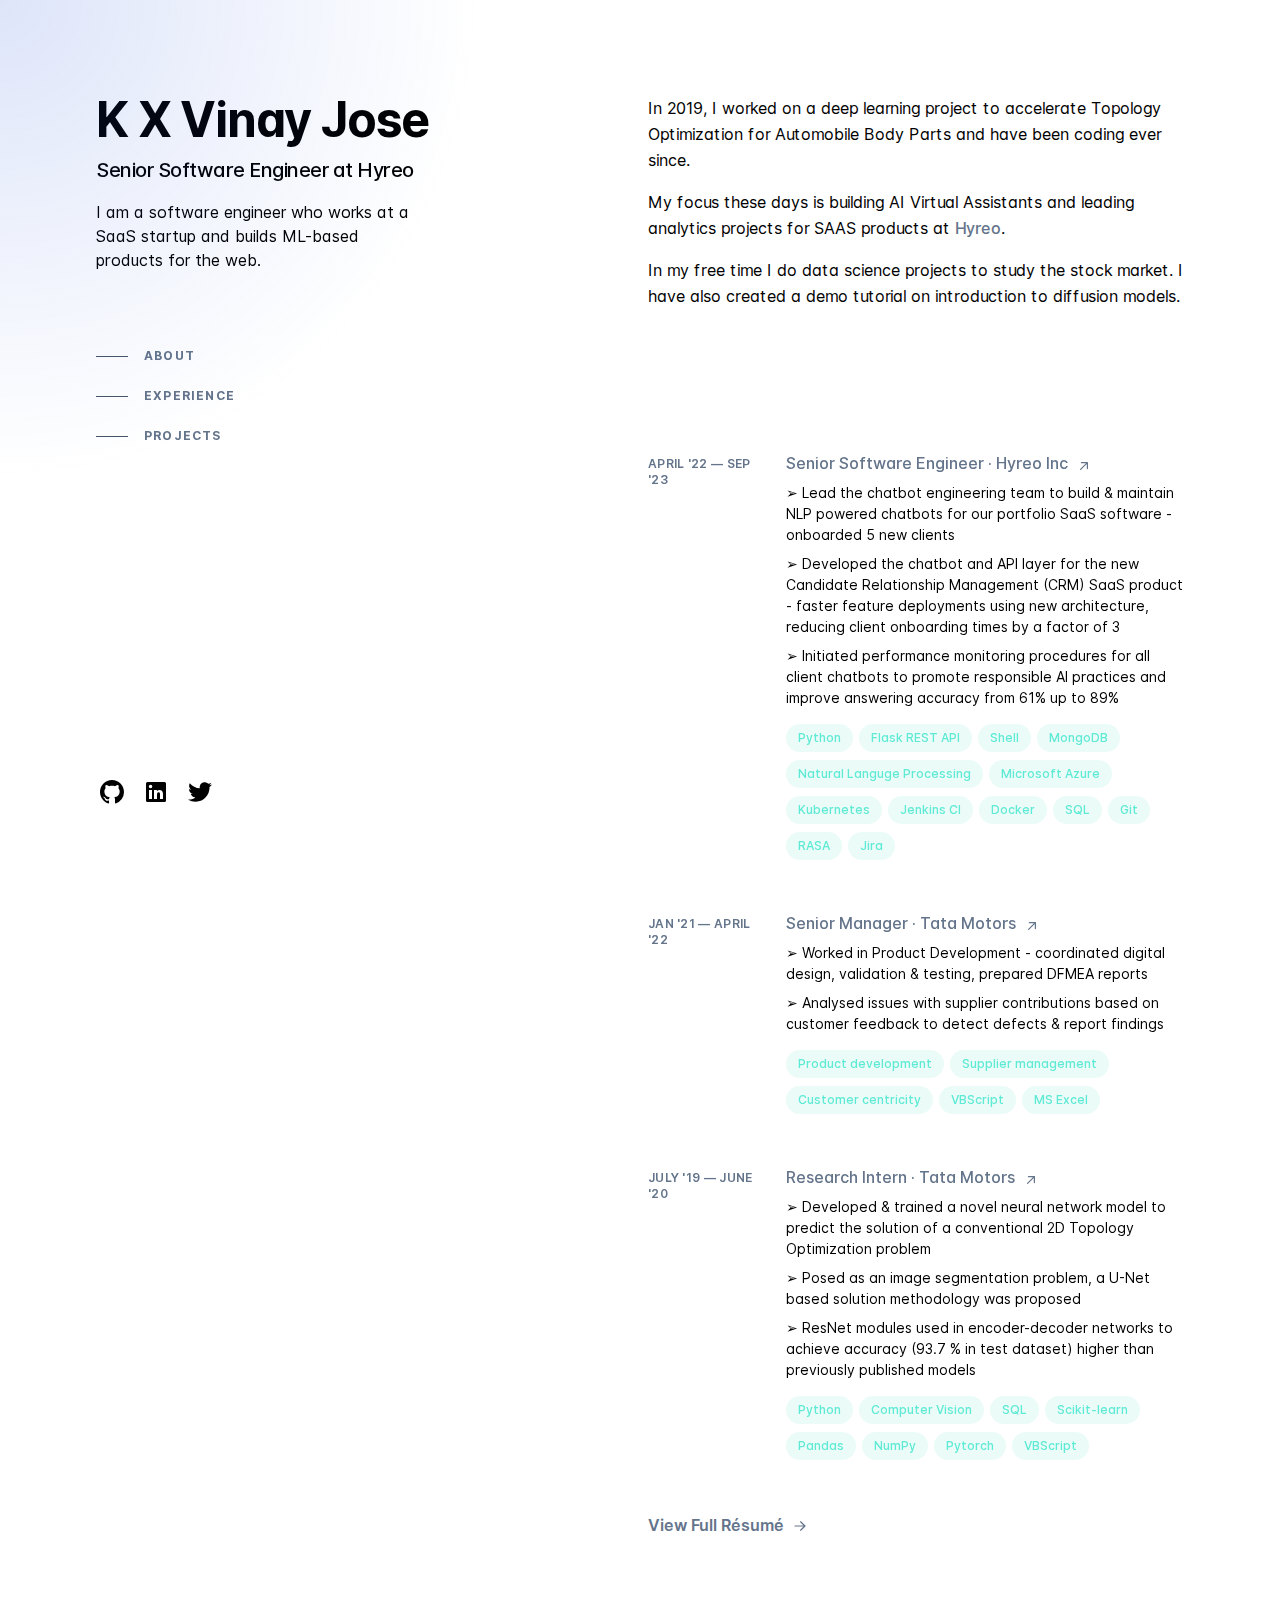
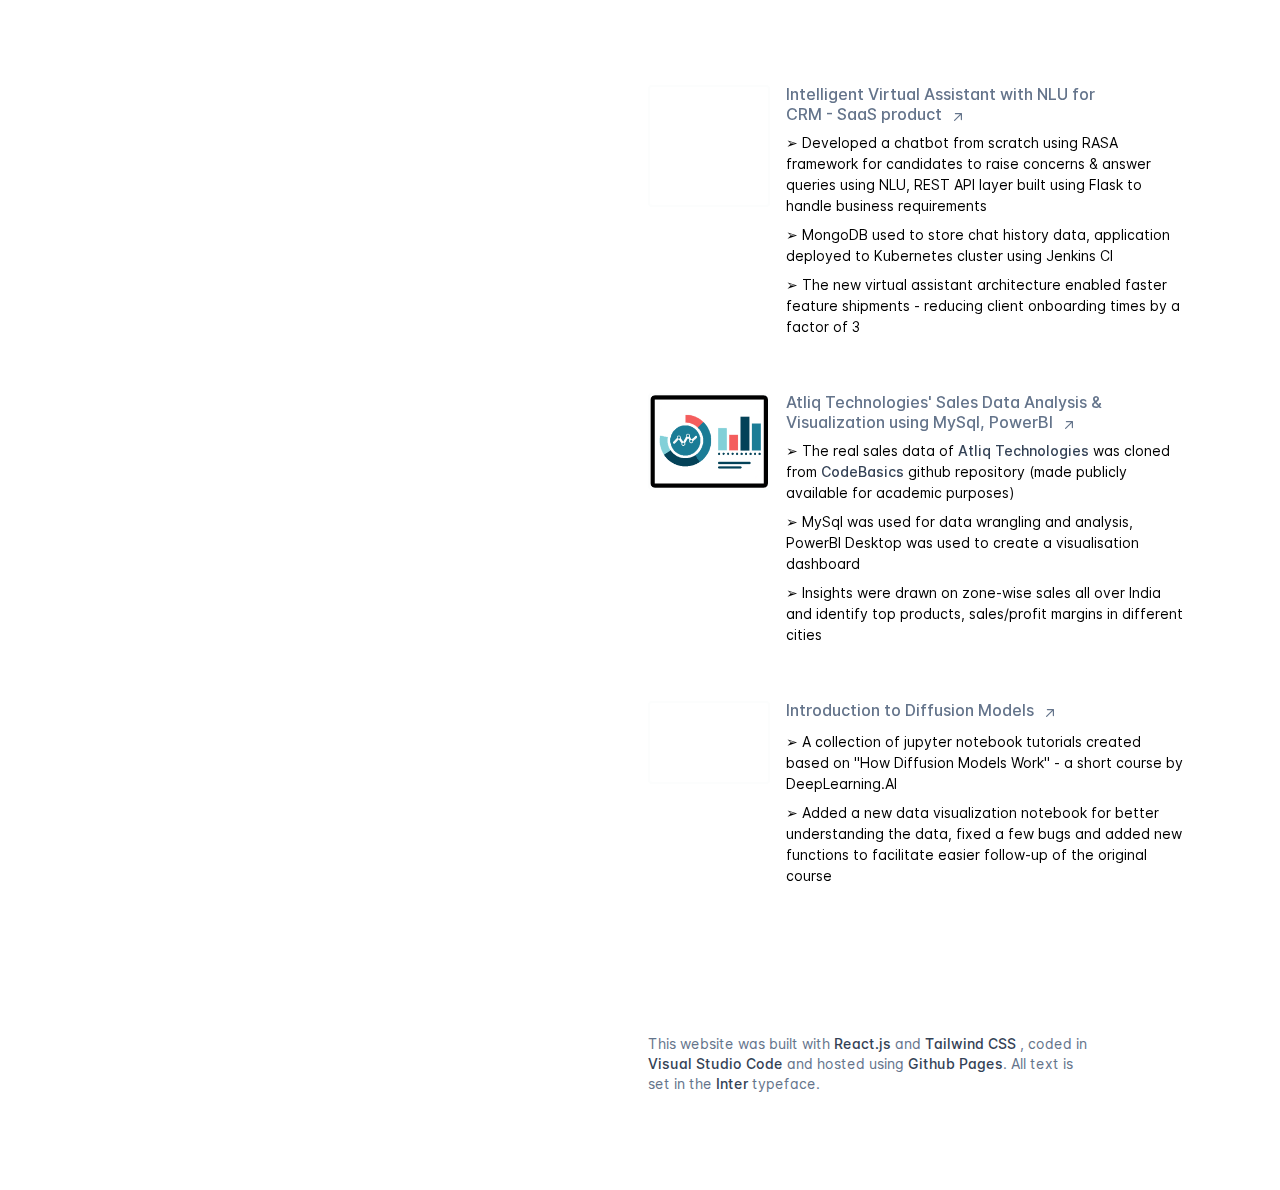
==== index.html @ bc1b56ad "Update index.html" ====
<!DOCTYPE html>
<html lang="en" class="scroll-smooth">
   <meta http-equiv="content-type" content="text/html;charset=utf-8" />
   <head>
      <meta charSet="utf-8"/>
      <meta name="viewport" content="width=device-width"/>
      
      <title>Vinay Jose</title>
      <meta name="description" content="Vinay Jose is a software engineer who works at a SaaS startup and builds ML-based products for the web."/>
      <!-- <meta name="image" content="https://vinay-jose.github.io/og.png"/> -->
      <meta property="og:locale" content="en_US"/>
      <meta property="og:site_name" content="Vinay Jose"/>
      <meta property="og:type" content="website"/>
      <meta property="twitter:card" content="summary_large_image"/>
      <meta property="twitter:creator" content="@_vinayjose_"/>
      <meta property="twitter:site" content="@_vinayjose_"/>
      <meta property="og:title" content="Vinay Jose"/>
      <meta property="og:description" content="Vinay Jose is a software engineer who works at a SaaS startup and builds ML-based products for the web."/>
      <meta property="og:url" content="https://vinay-jose.github.io/"/>
      <!-- <meta property="og:image" content="https://vinay-jose.github.io/og.png"/> -->
      <meta property="twitter:title" content="Vinay Jose"/>
      <meta property="twitter:description" content="Vinay Jose is a software engineer who works at a SaaS startup and builds ML-based products for the web."/>
      <meta property="twitter:url" content="https://vinay-jose.github.io/"/>
      <!-- <meta property="twitter:image" content="https://vinay-jose.github.io/og.png"/> -->
      <link rel="icon" type="image/png" sizes="512x192" href="favicon/android-chrome-512x512.png"/>
      <link rel="icon" type="image/png" sizes="192x192" href="favicon/android-chrome-192x192.png"/>
      <link rel="apple-touch-icon" sizes="180x180" href="favicon/apple-touch-icon.png"/>
      <link rel="icon" type="image/png" sizes="32x32" href="favicon/favicon-32x32.png"/>
      <link rel="icon" type="image/png" sizes="16x16" href="favicon/favicon-16x16.png"/>
      <link rel="manifest" href="favicon/site.webmanifest"/>
      <meta name="msapplication-TileColor" content="#0f172a"/>
      <meta name="theme-color" content="#0f172a"/>
      <!-- <meta name="google-site-verification" content="DCl7VAf9tcz6eD9gb67NfkNnJ1PKRNcg8qQiwpbx9Lk"/> -->
      <!-- <meta name="next-head-count" content="29"/> -->
      <link rel="preload" href="static/media/730e8169368baf37-s.p.woff2" as="font" type="font/woff2" crossorigin="anonymous" data-next-font="size-adjust"/>
      <link rel="preload" href="static/media/f1f0c35b32161446-s.p.woff2" as="font" type="font/woff2" crossorigin="anonymous" data-next-font="size-adjust"/>
      <link rel="preload" href="static/media/d593a8df799d4ab1-s.p.woff2" as="font" type="font/woff2" crossorigin="anonymous" data-next-font="size-adjust"/>
      <link rel="preload" href="static/media/dc792b508e6f91c7-s.p.woff2" as="font" type="font/woff2" crossorigin="anonymous" data-next-font="size-adjust"/>
      <link rel="preload" href="static/media/84d3493a9fd22f1c-s.p.woff2" as="font" type="font/woff2" crossorigin="anonymous" data-next-font="size-adjust"/>
      <link rel="preload" href="static/media/fcb100c7607696fd-s.p.woff2" as="font" type="font/woff2" crossorigin="anonymous" data-next-font="size-adjust"/>
      <link rel="preload" href="static/media/d90f295d0c348006-s.p.woff2" as="font" type="font/woff2" crossorigin="anonymous" data-next-font="size-adjust"/>
      <link rel="preload" href="static/media/579e0f95cacfae57-s.p.woff2" as="font" type="font/woff2" crossorigin="anonymous" data-next-font="size-adjust"/>
      <link rel="preload" href="static/media/828a494e04a45cbd-s.p.woff2" as="font" type="font/woff2" crossorigin="anonymous" data-next-font="size-adjust"/>
      <link rel="preload" href="static/css/f2449264126c18aa.css" as="style"/>
      <link rel="stylesheet" href="static/css/f2449264126c18aa.css" data-n-g=""/>
      <!-- <link href="https://cdnjs.cloudflare.com/ajax/libs/tailwindcss/2.2.19/tailwind.min.css" rel="stylesheet"> -->
      <noscript data-n-css=""></noscript>
   </head>
   <body class="bg-slate-100 leading-relaxed text-slate-800 antialiased selection:bg-teal-800 selection:text-teal-900">
         <div class="__variable_20b187 group/spotlight relative">
            <div class="pointer-events-none fixed inset-0 z-30 transition duration-300" style="background:radial-gradient(
            600px circle at 0px 0px,
            rgba(29, 78, 216, 0.15),
            transparent 80%
            )">
            </div>
            <!-- <script>
               const movableDiv = document.querySelector('.movable-div');
           
               document.addEventListener('mousemove', moveDiv);
           
               function moveDiv(e) {
                 const mouseX = e.clientX;
                 const mouseY = e.clientY;
           
                 movableDiv.style.left = mouseX + 'px';
                 movableDiv.style.top = mouseY + 'px';
               }
             </script> -->
            <div class="mx-auto min-h-screen max-w-screen-xl px-6 py-12 font-sans md:px-12 md:py-20 lg:px-24 lg:py-0">
               <a href="#content" class="absolute left-0 top-0 block -translate-x-full rounded bg-gradient-to-br from-teal-400 via-blue-500 to-purple-600 px-4 py-3 text-sm font-bold uppercase tracking-widest text-white focus-visible:translate-x-0">Skip to Content</a>
               <div class="lg:flex lg:justify-between lg:gap-4">
                  <header class="lg:sticky lg:top-0 lg:flex lg:max-h-screen lg:w-1/2 lg:flex-col lg:justify-between lg:py-24">
                     <div>
                        <h1 class="text-4xl font-bold tracking-tight text-slate-900 sm:text-5xl"><a href="index.html">K X Vinay Jose</a></h1>
                        <h2 class="mt-3 text-lg font-medium tracking-tight text-slate-900 sm:text-xl">Senior Software Engineer at Hyreo</h2>
                        <p class="mt-4 max-w-xs leading-normal">I am a software engineer who works at a SaaS startup and builds ML-based products for the web.</p>
                        <nav class="nav hidden lg:block" aria-label="In-page jump links">
                           <ul class="mt-16 w-max">
                              <li><a class="group flex items-center py-3" href="#about"><span class="nav-indicator mr-4 h-px w-8 bg-slate-600 transition-all group-hover:w-16 group-hover:bg-slate-200 group-focus-visible:w-16 group-focus-visible:bg-slate-200 motion-reduce:transition-none"></span><span class="nav-text text-xs font-bold uppercase tracking-widest text-slate-500 group-hover:text-slate-200 group-focus-visible:text-slate-200">About</span></a></li>
                              <li><a class="group flex items-center py-3" href="#experience"><span class="nav-indicator mr-4 h-px w-8 bg-slate-600 transition-all group-hover:w-16 group-hover:bg-slate-200 group-focus-visible:w-16 group-focus-visible:bg-slate-200 motion-reduce:transition-none"></span><span class="nav-text text-xs font-bold uppercase tracking-widest text-slate-500 group-hover:text-slate-200 group-focus-visible:text-slate-200">Experience</span></a></li>
                              <li><a class="group flex items-center py-3" href="#projects"><span class="nav-indicator mr-4 h-px w-8 bg-slate-600 transition-all group-hover:w-16 group-hover:bg-slate-200 group-focus-visible:w-16 group-focus-visible:bg-slate-200 motion-reduce:transition-none"></span><span class="nav-text text-xs font-bold uppercase tracking-widest text-slate-500 group-hover:text-slate-200 group-focus-visible:text-slate-200">Projects</span></a></li>
                           </ul>
                        </nav>
                     </div>
                     <ul class="ml-1 mt-8 flex items-center" aria-label="Social media">
                        <li class="mr-5 text-xs">
                           <a class="block hover:text-slate-200" href="https://github.com/vinay-jose" target="_blank" rel="noreferrer">
                              <span class="sr-only">GitHub</span>
                              <svg xmlns="http://www.w3.org/2000/svg" viewBox="0 0 16 16" fill="currentColor" class="h-6 w-6" aria-hidden="true">
                                 <path d="M8 0C3.58 0 0 3.58 0 8c0 3.54 2.29 6.53 5.47 7.59.4.07.55-.17.55-.38 0-.19-.01-.82-.01-1.49-2.01.37-2.53-.49-2.69-.94-.09-.23-.48-.94-.82-1.13-.28-.15-.68-.52-.01-.53.63-.01 1.08.58 1.23.82.72 1.21 1.87.87 2.33.66.07-.52.28-.87.51-1.07-1.78-.2-3.64-.89-3.64-3.95 0-.87.31-1.59.82-2.15-.08-.2-.36-1.02.08-2.12 0 0 .67-.21 2.2.82.64-.18 1.32-.27 2-.27.68 0 1.36.09 2 .27 1.53-1.04 2.2-.82 2.2-.82.44 1.1.16 1.92.08 2.12.51.56.82 1.27.82 2.15 0 3.07-1.87 3.75-3.65 3.95.29.25.54.73.54 1.48 0 1.07-.01 1.93-.01 2.2 0 .21.15.46.55.38A8.013 8.013 0 0016 8c0-4.42-3.58-8-8-8z"></path>
                              </svg>
                           </a>
                        </li>
                        <li class="mr-5 text-xs">
                           <a class="block hover:text-slate-200" href="https://www.linkedin.com/in/kxvinayjose/" target="_blank" rel="noreferrer">
                              <span class="sr-only">LinkedIn</span>
                              <svg xmlns="http://www.w3.org/2000/svg" viewBox="0 0 24 24" fill="currentColor" class="h-6 w-6" aria-hidden="true">
                                 <path d="M20.5 2h-17A1.5 1.5 0 002 3.5v17A1.5 1.5 0 003.5 22h17a1.5 1.5 0 001.5-1.5v-17A1.5 1.5 0 0020.5 2zM8 19H5v-9h3zM6.5 8.25A1.75 1.75 0 118.3 6.5a1.78 1.78 0 01-1.8 1.75zM19 19h-3v-4.74c0-1.42-.6-1.93-1.38-1.93A1.74 1.74 0 0013 14.19a.66.66 0 000 .14V19h-3v-9h2.9v1.3a3.11 3.11 0 012.7-1.4c1.55 0 3.36.86 3.36 3.66z"></path>
                              </svg>
                           </a>
                        </li>
                        <!-- <li class="mr-5 text-xs">
                           <a class="block hover:text-slate-200" href="https://instagram.com/__vinay.jose_" target="_blank" rel="noreferrer">
                              <span class="sr-only">Instagram</span>
                              <svg xmlns="http://www.w3.org/2000/svg" viewBox="0 0 1000 1000" fill="currentColor" class="h-6 w-6" aria-hidden="true">
                                 <path d="M295.42,6c-53.2,2.51-89.53,11-121.29,23.48-32.87,12.81-60.73,30-88.45,57.82S40.89,143,28.17,175.92c-12.31,31.83-20.65,68.19-23,121.42S2.3,367.68,2.56,503.46,3.42,656.26,6,709.6c2.54,53.19,11,89.51,23.48,121.28,12.83,32.87,30,60.72,57.83,88.45S143,964.09,176,976.83c31.8,12.29,68.17,20.67,121.39,23s70.35,2.87,206.09,2.61,152.83-.86,206.16-3.39S799.1,988,830.88,975.58c32.87-12.86,60.74-30,88.45-57.84S964.1,862,976.81,829.06c12.32-31.8,20.69-68.17,23-121.35,2.33-53.37,2.88-70.41,2.62-206.17s-.87-152.78-3.4-206.1-11-89.53-23.47-121.32c-12.85-32.87-30-60.7-57.82-88.45S862,40.87,829.07,28.19c-31.82-12.31-68.17-20.7-121.39-23S637.33,2.3,501.54,2.56,348.75,3.4,295.42,6m5.84,903.88c-48.75-2.12-75.22-10.22-92.86-17-23.36-9-40-19.88-57.58-37.29s-28.38-34.11-37.5-57.42c-6.85-17.64-15.1-44.08-17.38-92.83-2.48-52.69-3-68.51-3.29-202s.22-149.29,2.53-202c2.08-48.71,10.23-75.21,17-92.84,9-23.39,19.84-40,37.29-57.57s34.1-28.39,57.43-37.51c17.62-6.88,44.06-15.06,92.79-17.38,52.73-2.5,68.53-3,202-3.29s149.31.21,202.06,2.53c48.71,2.12,75.22,10.19,92.83,17,23.37,9,40,19.81,57.57,37.29s28.4,34.07,37.52,57.45c6.89,17.57,15.07,44,17.37,92.76,2.51,52.73,3.08,68.54,3.32,202s-.23,149.31-2.54,202c-2.13,48.75-10.21,75.23-17,92.89-9,23.35-19.85,40-37.31,57.56s-34.09,28.38-57.43,37.5c-17.6,6.87-44.07,15.07-92.76,17.39-52.73,2.48-68.53,3-202.05,3.29s-149.27-.25-202-2.53m407.6-674.61a60,60,0,1,0,59.88-60.1,60,60,0,0,0-59.88,60.1M245.77,503c.28,141.8,115.44,256.49,257.21,256.22S759.52,643.8,759.25,502,643.79,245.48,502,245.76,245.5,361.22,245.77,503m90.06-.18a166.67,166.67,0,1,1,167,166.34,166.65,166.65,0,0,1-167-166.34"></path>
                              </svg>
                           </a>
                        </li> -->
                        <li class="mr-5 text-xs">
                           <a class="block hover:text-slate-200" href="https://twitter.com/_vinayjose_" target="_blank" rel="noreferrer">
                              <span class="sr-only">Twitter</span>
                              <svg xmlns="http://www.w3.org/2000/svg" viewBox="0 0 248 204" fill="currentColor" class="h-6 w-6" aria-hidden="true">
                                 <path d="M221.95,51.29c0.15,2.17,0.15,4.34,0.15,6.53c0,66.73-50.8,143.69-143.69,143.69v-0.04   C50.97,201.51,24.1,193.65,1,178.83c3.99,0.48,8,0.72,12.02,0.73c22.74,0.02,44.83-7.61,62.72-21.66   c-21.61-0.41-40.56-14.5-47.18-35.07c7.57,1.46,15.37,1.16,22.8-0.87C27.8,117.2,10.85,96.5,10.85,72.46c0-0.22,0-0.43,0-0.64   c7.02,3.91,14.88,6.08,22.92,6.32C11.58,63.31,4.74,33.79,18.14,10.71c25.64,31.55,63.47,50.73,104.08,52.76   c-4.07-17.54,1.49-35.92,14.61-48.25c20.34-19.12,52.33-18.14,71.45,2.19c11.31-2.23,22.15-6.38,32.07-12.26   c-3.77,11.69-11.66,21.62-22.2,27.93c10.01-1.18,19.79-3.86,29-7.95C240.37,35.29,231.83,44.14,221.95,51.29z"></path>
                              </svg>
                           </a>
                        </li>                        
                     </ul>
                  </header>
                  <main id="content" class="pt-24 lg:w-1/2 lg:py-24">
                     <section id="about" class="mb-16 scroll-mt-16 md:mb-24 lg:mb-36 lg:scroll-mt-24" aria-label="About me">
                        <div class="sticky top-0 z-20 -mx-6 mb-4 w-screen bg-slate-900/75 px-6 py-5 backdrop-blur md:-mx-12 md:px-12 lg:sr-only lg:relative lg:top-auto lg:mx-auto lg:w-full lg:px-0 lg:py-0 lg:opacity-0">
                           <h2 class="text-sm font-bold uppercase tracking-widest text-slate-200 lg:sr-only">About</h2>
                        </div>
                        <div>
                           <p class="mb-4">
                              In 2019, I worked on a deep learning project to accelerate Topology Optimization for Automobile Body Parts and have been coding ever since. 
                           </p>
                           <p class="mb-4">
                              My focus these days is building AI Virtual Assistants and leading analytics projects for SAAS products at<!-- --> <a class="font-medium text-slate-500 hover:text-teal-300 focus-visible:text-teal-300" href="https://hyreo.com/" target="_blank" rel="noreferrer">Hyreo</a>. 
                           </p>
                           <p class="mb-4">   
                              In my free time I do data science projects to study the stock market. I have also created a demo tutorial on introduction to diffusion models.
                           </p>
                        </div>
                     </section>
                     <section id="experience" class="mb-16 scroll-mt-16 md:mb-24 lg:mb-36 lg:scroll-mt-24" aria-label="Work experience">
                        <div class="sticky top-0 z-20 -mx-6 mb-4 w-screen bg-slate-900/75 px-6 py-5 backdrop-blur md:-mx-12 md:px-12 lg:sr-only lg:relative lg:top-auto lg:mx-auto lg:w-full lg:px-0 lg:py-0 lg:opacity-0">
                           <h2 class="text-sm font-bold uppercase tracking-widest text-slate-200 lg:sr-only">Experience</h2>
                        </div>
                        <div>
                           <ol class="group/list">
                              <li class="mb-12">
                                 <div class="group relative grid pb-1 transition-all sm:grid-cols-8 sm:gap-8 md:gap-4 lg:hover:!opacity-100 lg:group-hover/list:opacity-50">
                                    <div class="absolute -inset-x-4 -inset-y-4 z-0 hidden rounded-md transition motion-reduce:transition-none lg:-inset-x-6 lg:block lg:group-hover:bg-slate-800/50 lg:group-hover:shadow-[inset_0_1px_0_0_rgba(148,163,184,0.1)] lg:group-hover:drop-shadow-lg"></div>
                                    <header class="z-10 mb-2 mt-1 text-xs font-semibold uppercase tracking-wide text-slate-500 sm:col-span-2" aria-label="April 2022 to Present">April '22 — Sep '23</header>
                                    <div class="z-10 sm:col-span-6">
                                       <h3 class="font-medium leading-snug text-slate-200">
                                          <div>
                                             <a class="inline-flex items-baseline font-medium leading-tight text-slate-500 hover:text-teal-300 focus-visible:text-teal-300  group/link text-base" href="https://hyreo.com/" target="_blank" rel="noreferrer" aria-label="Senior Software Engineer at Hyreo Inc.">
                                                <span class="absolute -inset-x-4 -inset-y-2.5 hidden rounded md:-inset-x-6 md:-inset-y-4 lg:block"></span>
                                                <span>
                                                   Senior Software Engineer ·<!-- --> 
                                                   <span class="inline-block">
                                                      Hyreo Inc
                                                      <svg xmlns="http://www.w3.org/2000/svg" viewBox="0 0 20 20" fill="currentColor" class="inline-block h-4 w-4 shrink-0 transition-transform group-hover/link:-translate-y-1 group-hover/link:translate-x-1 group-focus-visible/link:-translate-y-1 group-focus-visible/link:translate-x-1 motion-reduce:transition-none ml-1 translate-y-px" aria-hidden="true">
                                                         <path fill-rule="evenodd" d="M5.22 14.78a.75.75 0 001.06 0l7.22-7.22v5.69a.75.75 0 001.5 0v-7.5a.75.75 0 00-.75-.75h-7.5a.75.75 0 000 1.5h5.69l-7.22 7.22a.75.75 0 000 1.06z" clip-rule="evenodd"></path>
                                                      </svg>
                                                   </span>
                                                </span>
                                             </a>
                                          </div>               
                                       </h3>
                                       
                                       <ul><p class="mt-2 text-sm leading-normal">➢ Lead the chatbot engineering team to build & maintain NLP powered chatbots for our portfolio SaaS software - onboarded 5 new clients</p></ul>
                                       <ul><p class="mt-2 text-sm leading-normal">➢ Developed the chatbot and API layer for the new Candidate Relationship Management (CRM) SaaS product - faster feature deployments using new architecture, reducing client onboarding times by a factor of 3</p></ul>
                                       <ul><p class="mt-2 text-sm leading-normal">➢ Initiated performance monitoring procedures for all client chatbots to promote responsible AI practices and improve answering accuracy from 61% up to 89%</p></ul>
                                       
                                       <ul class="mt-2 flex flex-wrap" aria-label="Technologies used">
                                          <li class="mr-1.5 mt-2">
                                             <div class="flex items-center rounded-full bg-teal-400/10 px-3 py-1 text-xs font-medium leading-5 text-teal-300 ">Python</div>
                                          </li>
                                          <li class="mr-1.5 mt-2">
                                             <div class="flex items-center rounded-full bg-teal-400/10 px-3 py-1 text-xs font-medium leading-5 text-teal-300 ">Flask REST API</div>
                                          </li>
                                          <li class="mr-1.5 mt-2">
                                             <div class="flex items-center rounded-full bg-teal-400/10 px-3 py-1 text-xs font-medium leading-5 text-teal-300 ">Shell</div>
                                          </li>
                                          <li class="mr-1.5 mt-2">
                                             <div class="flex items-center rounded-full bg-teal-400/10 px-3 py-1 text-xs font-medium leading-5 text-teal-300 ">MongoDB</div>
                                          </li>
                                          <li class="mr-1.5 mt-2">
                                             <div class="flex items-center rounded-full bg-teal-400/10 px-3 py-1 text-xs font-medium leading-5 text-teal-300 ">Natural Languge Processing</div>
                                          </li>
                                          <li class="mr-1.5 mt-2">
                                             <div class="flex items-center rounded-full bg-teal-400/10 px-3 py-1 text-xs font-medium leading-5 text-teal-300 ">Microsoft Azure</div>
                                          </li>
                                          <li class="mr-1.5 mt-2">
                                             <div class="flex items-center rounded-full bg-teal-400/10 px-3 py-1 text-xs font-medium leading-5 text-teal-300 ">Kubernetes</div>
                                          </li>
                                          <li class="mr-1.5 mt-2">
                                             <div class="flex items-center rounded-full bg-teal-400/10 px-3 py-1 text-xs font-medium leading-5 text-teal-300 ">Jenkins CI</div>
                                          </li>
                                          <li class="mr-1.5 mt-2">
                                             <div class="flex items-center rounded-full bg-teal-400/10 px-3 py-1 text-xs font-medium leading-5 text-teal-300 ">Docker</div>
                                          </li>
                                          <li class="mr-1.5 mt-2">
                                             <div class="flex items-center rounded-full bg-teal-400/10 px-3 py-1 text-xs font-medium leading-5 text-teal-300 ">SQL</div>
                                          </li>
                                          <li class="mr-1.5 mt-2">
                                             <div class="flex items-center rounded-full bg-teal-400/10 px-3 py-1 text-xs font-medium leading-5 text-teal-300 ">Git</div>
                                          </li>
                                          <li class="mr-1.5 mt-2">
                                             <div class="flex items-center rounded-full bg-teal-400/10 px-3 py-1 text-xs font-medium leading-5 text-teal-300 ">RASA</div>
                                          </li>
                                          <li class="mr-1.5 mt-2">
                                             <div class="flex items-center rounded-full bg-teal-400/10 px-3 py-1 text-xs font-medium leading-5 text-teal-300 ">Jira</div>
                                          </li>
                                       </ul>
                                    </div>
                                 </div>
                              </li>
                              <li class="mb-12">
                                 <div class="group relative grid pb-1 transition-all sm:grid-cols-8 sm:gap-8 md:gap-4 lg:hover:!opacity-100 lg:group-hover/list:opacity-50">
                                    <div class="absolute -inset-x-4 -inset-y-4 z-0 hidden rounded-md transition motion-reduce:transition-none lg:-inset-x-6 lg:block lg:group-hover:bg-slate-800/50 lg:group-hover:shadow-[inset_0_1px_0_0_rgba(148,163,184,0.1)] lg:group-hover:drop-shadow-lg"></div>
                                    <header class="z-10 mb-2 mt-1 text-xs font-semibold uppercase tracking-wide text-slate-500 sm:col-span-2" aria-label="Jan 2021 to April 2022">Jan '21 — April '22</header>
                                    <div class="z-10 sm:col-span-6">
                                       <h3 class="font-medium leading-snug text-slate-200">
                                          <div>
                                             <a class="inline-flex items-baseline font-medium leading-tight text-slate-500 hover:text-teal-300 focus-visible:text-teal-300  group/link text-base" href="https://cars.tatamotors.com/" target="_blank" rel="noreferrer" aria-label="Senior Manager at Tata Motors">
                                                <span class="absolute -inset-x-4 -inset-y-2.5 hidden rounded md:-inset-x-6 md:-inset-y-4 lg:block"></span>
                                                <span>
                                                   Senior Manager ·<!-- --> 
                                                   <span class="inline-block">
                                                      Tata Motors
                                                      <svg xmlns="http://www.w3.org/2000/svg" viewBox="0 0 20 20" fill="currentColor" class="inline-block h-4 w-4 shrink-0 transition-transform group-hover/link:-translate-y-1 group-hover/link:translate-x-1 group-focus-visible/link:-translate-y-1 group-focus-visible/link:translate-x-1 motion-reduce:transition-none ml-1 translate-y-px" aria-hidden="true">
                                                         <path fill-rule="evenodd" d="M5.22 14.78a.75.75 0 001.06 0l7.22-7.22v5.69a.75.75 0 001.5 0v-7.5a.75.75 0 00-.75-.75h-7.5a.75.75 0 000 1.5h5.69l-7.22 7.22a.75.75 0 000 1.06z" clip-rule="evenodd"></path>
                                                      </svg>
                                                   </span>
                                                </span>
                                             </a>
                                          </div>
                                       </h3>
                                       <ul><p class="mt-2 text-sm leading-normal">➢ Worked in Product Development - coordinated digital design, validation & testing, prepared DFMEA reports</p></ul>
                                       <ul><p class="mt-2 text-sm leading-normal">➢ Analysed issues with supplier contributions based on customer feedback to detect defects & report findings</p></ul>                              
                                       <!-- <ul class="mt-2 flex flex-wrap" aria-label="Related links">
                                          <li class="mr-4">
                                             <a class="relative mt-2 inline-flex items-center text-sm font-medium text-slate-300 hover:text-teal-300 focus-visible:text-teal-300" href="https://developer.apple.com/documentation/musickitjs" target="_blank" rel="noreferrer">
                                                <svg xmlns="http://www.w3.org/2000/svg" viewBox="0 0 20 20" fill="currentColor" class="mr-1 h-3 w-3" aria-hidden="true">
                                                   <path d="M12.232 4.232a2.5 2.5 0 013.536 3.536l-1.225 1.224a.75.75 0 001.061 1.06l1.224-1.224a4 4 0 00-5.656-5.656l-3 3a4 4 0 00.225 5.865.75.75 0 00.977-1.138 2.5 2.5 0 01-.142-3.667l3-3z"></path>
                                                   <path d="M11.603 7.963a.75.75 0 00-.977 1.138 2.5 2.5 0 01.142 3.667l-3 3a2.5 2.5 0 01-3.536-3.536l1.225-1.224a.75.75 0 00-1.061-1.06l-1.224 1.224a4 4 0 105.656 5.656l3-3a4 4 0 00-.225-5.865z"></path>
                                                </svg>
                                                <span>MusicKit.js</span>
                                             </a>
                                          </li>                                          
                                       </ul> -->
                                       <ul class="mt-2 flex flex-wrap" aria-label="Technologies used">
                                          <li class="mr-1.5 mt-2">
                                             <div class="flex items-center rounded-full bg-teal-400/10 px-3 py-1 text-xs font-medium leading-5 text-teal-300 ">Product development</div>
                                          </li>
                                          <li class="mr-1.5 mt-2">
                                             <div class="flex items-center rounded-full bg-teal-400/10 px-3 py-1 text-xs font-medium leading-5 text-teal-300 ">Supplier management</div>
                                          </li>
                                          <li class="mr-1.5 mt-2">
                                             <div class="flex items-center rounded-full bg-teal-400/10 px-3 py-1 text-xs font-medium leading-5 text-teal-300 ">Customer centricity</div>
                                          </li>
                                          <li class="mr-1.5 mt-2">
                                             <div class="flex items-center rounded-full bg-teal-400/10 px-3 py-1 text-xs font-medium leading-5 text-teal-300 ">VBScript</div>
                                          </li>
                                          <li class="mr-1.5 mt-2">
                                             <div class="flex items-center rounded-full bg-teal-400/10 px-3 py-1 text-xs font-medium leading-5 text-teal-300 ">MS Excel</div>
                                          </li>
                                       </ul>
                                    </div>
                                 </div>
                              </li>
                              <li class="mb-12">
                                 <div class="group relative grid pb-1 transition-all sm:grid-cols-8 sm:gap-8 md:gap-4 lg:hover:!opacity-100 lg:group-hover/list:opacity-50">
                                    <div class="absolute -inset-x-4 -inset-y-4 z-0 hidden rounded-md transition motion-reduce:transition-none lg:-inset-x-6 lg:block lg:group-hover:bg-slate-800/50 lg:group-hover:shadow-[inset_0_1px_0_0_rgba(148,163,184,0.1)] lg:group-hover:drop-shadow-lg"></div>
                                    <header class="z-10 mb-2 mt-1 text-xs font-semibold uppercase tracking-wide text-slate-500 sm:col-span-2" aria-label="July 2019 to June 2020">July '19 — June '20</header>
                                    <div class="z-10 sm:col-span-6">
                                       <h3 class="font-medium leading-snug text-slate-200">
                                          <div>
                                             <a class="inline-flex items-baseline font-medium leading-tight text-slate-500 hover:text-teal-300 focus-visible:text-teal-300  group/link text-base" href="https://cars.tatamotors.com/" target="_blank" rel="noreferrer" aria-label="Developer at Scout Studio">
                                                <span class="absolute -inset-x-4 -inset-y-2.5 hidden rounded md:-inset-x-6 md:-inset-y-4 lg:block"></span>
                                                <span>
                                                   Research Intern · <!-- --> 
                                                   <span class="inline-block">
                                                      Tata Motors
                                                      <svg xmlns="http://www.w3.org/2000/svg" viewBox="0 0 20 20" fill="currentColor" class="inline-block h-4 w-4 shrink-0 transition-transform group-hover/link:-translate-y-1 group-hover/link:translate-x-1 group-focus-visible/link:-translate-y-1 group-focus-visible/link:translate-x-1 motion-reduce:transition-none ml-1 translate-y-px" aria-hidden="true">
                                                         <path fill-rule="evenodd" d="M5.22 14.78a.75.75 0 001.06 0l7.22-7.22v5.69a.75.75 0 001.5 0v-7.5a.75.75 0 00-.75-.75h-7.5a.75.75 0 000 1.5h5.69l-7.22 7.22a.75.75 0 000 1.06z" clip-rule="evenodd"></path>
                                                      </svg>
                                                   </span>
                                                </span>
                                             </a>
                                          </div>
                                       </h3>
                                       <p class="mt-2 text-sm leading-normal">➢ Developed & trained a novel neural network model to predict the solution of a conventional 2D Topology Optimization problem</p>
                                       <p class="mt-2 text-sm leading-normal">➢ Posed as an image segmentation problem, a U-Net based solution methodology was proposed</p>
                                       <p class="mt-2 text-sm leading-normal">➢ ResNet modules used in encoder-decoder networks to achieve accuracy (93.7 % in test dataset) higher than previously published models</p>
                                       <ul class="mt-2 flex flex-wrap" aria-label="Technologies used">
                                          <li class="mr-1.5 mt-2">
                                             <div class="flex items-center rounded-full bg-teal-400/10 px-3 py-1 text-xs font-medium leading-5 text-teal-300 ">Python</div>
                                          </li>
                                          <li class="mr-1.5 mt-2">
                                             <div class="flex items-center rounded-full bg-teal-400/10 px-3 py-1 text-xs font-medium leading-5 text-teal-300 ">Computer Vision</div>
                                          </li>
                                          <li class="mr-1.5 mt-2">
                                             <div class="flex items-center rounded-full bg-teal-400/10 px-3 py-1 text-xs font-medium leading-5 text-teal-300 ">SQL</div>
                                          </li>
                                          <li class="mr-1.5 mt-2">
                                             <div class="flex items-center rounded-full bg-teal-400/10 px-3 py-1 text-xs font-medium leading-5 text-teal-300 ">Scikit-learn</div>
                                          </li>
                                          <li class="mr-1.5 mt-2">
                                             <div class="flex items-center rounded-full bg-teal-400/10 px-3 py-1 text-xs font-medium leading-5 text-teal-300 ">Pandas</div>
                                          </li>
                                          <li class="mr-1.5 mt-2">
                                             <div class="flex items-center rounded-full bg-teal-400/10 px-3 py-1 text-xs font-medium leading-5 text-teal-300 ">NumPy</div>
                                          </li>
                                          <li class="mr-1.5 mt-2">
                                             <div class="flex items-center rounded-full bg-teal-400/10 px-3 py-1 text-xs font-medium leading-5 text-teal-300 ">Pytorch</div>
                                          </li>
                                          <li class="mr-1.5 mt-2">
                                             <div class="flex items-center rounded-full bg-teal-400/10 px-3 py-1 text-xs font-medium leading-5 text-teal-300 ">VBScript</div>
                                          </li>
                                       </ul>
                                    </div>
                                 </div>
                              </li>                             
                           </ol>
                           <div class="mt-12">
                              <a class="inline-flex items-center font-medium leading-tight text-slate-500 font-semibold text-slate-200 group" aria-label="View Full Résumé" href="resume.pdf">
                                 <span>
                                    <span class="border-b border-transparent pb-px transition group-hover:border-teal-300 motion-reduce:transition-none">
                                       View Full<!-- --> 
                                    </span>
                                    <span class="whitespace-nowrap">
                                       <span class="border-b border-transparent pb-px transition group-hover:border-teal-300 motion-reduce:transition-none">Résumé</span>
                                       <svg xmlns="http://www.w3.org/2000/svg" viewBox="0 0 20 20" fill="currentColor" class="ml-1 inline-block h-4 w-4 shrink-0 -translate-y-px transition-transform group-hover:translate-x-2 group-focus-visible:translate-x-2 motion-reduce:transition-none" aria-hidden="true">
                                          <path fill-rule="evenodd" d="M3 10a.75.75 0 01.75-.75h10.638L10.23 5.29a.75.75 0 111.04-1.08l5.5 5.25a.75.75 0 010 1.08l-5.5 5.25a.75.75 0 11-1.04-1.08l4.158-3.96H3.75A.75.75 0 013 10z" clip-rule="evenodd"></path>
                                       </svg>
                                    </span>
                                 </span>
                              </a>
                           </div>
                        </div>
                     </section>
                     <section id="projects" class="mb-16 scroll-mt-16 md:mb-24 lg:mb-36 lg:scroll-mt-24" aria-label="Selected projects">
                        <div class="sticky top-0 z-20 -mx-6 mb-4 w-screen bg-slate-900/75 px-6 py-5 backdrop-blur md:-mx-12 md:px-12 lg:sr-only lg:relative lg:top-auto lg:mx-auto lg:w-full lg:px-0 lg:py-0 lg:opacity-0">
                           <h2 class="text-sm font-bold uppercase tracking-widest text-slate-200 lg:sr-only">Projects</h2>
                        </div>
                        <div>
                           <ul class="group/list">
                              <li class="mb-12">
                                 <div class="group relative grid gap-4 pb-1 transition-all sm:grid-cols-8 sm:gap-8 md:gap-4 lg:hover:!opacity-100 lg:group-hover/list:opacity-50">
                                    <div class="absolute -inset-x-4 -inset-y-4 z-0 hidden rounded-md transition motion-reduce:transition-none lg:-inset-x-6 lg:block lg:group-hover:bg-slate-800/50 lg:group-hover:shadow-[inset_0_1px_0_0_rgba(148,163,184,0.1)] lg:group-hover:drop-shadow-lg"></div>
                                    <div class="z-10 sm:order-2 sm:col-span-6">
                                       <h3>
                                          <a class="inline-flex items-baseline font-medium leading-tight text-slate-500 hover:text-teal-300 focus-visible:text-teal-300  group/link text-base" href="https://hyreo.com/smb-solutions/" target="_blank" rel="noreferrer" aria-label="Intelligent Virtual Assistant with NLU for CRM - SaaS product">
                                             <span class="absolute -inset-x-4 -inset-y-2.5 hidden rounded md:-inset-x-6 md:-inset-y-4 lg:block"></span>
                                             <span>
                                                Intelligent Virtual Assistant with NLU for <!-- --> 
                                                <span class="inline-block">
                                                   CRM - SaaS product
                                                   <svg xmlns="http://www.w3.org/2000/svg" viewBox="0 0 20 20" fill="currentColor" class="inline-block h-4 w-4 shrink-0 transition-transform group-hover/link:-translate-y-1 group-hover/link:translate-x-1 group-focus-visible/link:-translate-y-1 group-focus-visible/link:translate-x-1 motion-reduce:transition-none ml-1 translate-y-px" aria-hidden="true">
                                                      <path fill-rule="evenodd" d="M5.22 14.78a.75.75 0 001.06 0l7.22-7.22v5.69a.75.75 0 001.5 0v-7.5a.75.75 0 00-.75-.75h-7.5a.75.75 0 000 1.5h5.69l-7.22 7.22a.75.75 0 000 1.06z" clip-rule="evenodd"></path>
                                                   </svg>
                                                </span>
                                             </span>
                                          </a>
                                       </h3>
                                       <p class="mt-2 text-sm leading-normal">➢ Developed a chatbot from scratch using RASA framework for candidates to raise concerns & answer queries using NLU, REST API layer built using Flask to handle business requirements</p>
                                       <p class="mt-2 text-sm leading-normal">➢ MongoDB used to store chat history data, application deployed to Kubernetes cluster using Jenkins CI</p>
                                       <p class="mt-2 text-sm leading-normal">➢ The new virtual assistant architecture enabled faster feature shipments - reducing client onboarding times by a factor of 3</p>
                                    </div>
                                    <img alt="" loading="lazy" width="200" height="48" decoding="async" data-nimg="1" class="rounded border-2 border-slate-200/10 transition group-hover:border-slate-200/30 sm:order-1 sm:col-span-2 sm:translate-y-1" style="color:transparent" srcSet="" src="images/1.jpg"/>
                                 </div>
                              </li>
                              <li class="mb-12">
                                 <div class="group relative grid gap-4 pb-1 transition-all sm:grid-cols-8 sm:gap-8 md:gap-4 lg:hover:!opacity-100 lg:group-hover/list:opacity-50">
                                    <div class="absolute -inset-x-4 -inset-y-4 z-0 hidden rounded-md transition motion-reduce:transition-none lg:-inset-x-6 lg:block lg:group-hover:bg-slate-800/50 lg:group-hover:shadow-[inset_0_1px_0_0_rgba(148,163,184,0.1)] lg:group-hover:drop-shadow-lg"></div>
                                    <div class="z-10 sm:order-2 sm:col-span-6">
                                       <h3>
                                          <a class="inline-flex items-baseline font-medium leading-tight text-slate-500 hover:text-teal-300 focus-visible:text-teal-300  group/link text-base" href="https://github.com/vinay-jose/territorial-sales-dashboard" target="_blank" rel="noreferrer" aria-label="Spotify Profile">
                                             <span class="absolute -inset-x-4 -inset-y-2.5 hidden rounded md:-inset-x-6 md:-inset-y-4 lg:block"></span>
                                             <span>
                                                Atliq Technologies' Sales Data Analysis & Visualization using MySql, PowerBI<!-- --> 
                                                <span class="inline-block">                                                   
                                                   <svg xmlns="http://www.w3.org/2000/svg" viewBox="0 0 20 20" fill="currentColor" class="inline-block h-4 w-4 shrink-0 transition-transform group-hover/link:-translate-y-1 group-hover/link:translate-x-1 group-focus-visible/link:-translate-y-1 group-focus-visible/link:translate-x-1 motion-reduce:transition-none ml-1 translate-y-px" aria-hidden="true">
                                                      <path fill-rule="evenodd" d="M5.22 14.78a.75.75 0 001.06 0l7.22-7.22v5.69a.75.75 0 001.5 0v-7.5a.75.75 0 00-.75-.75h-7.5a.75.75 0 000 1.5h5.69l-7.22 7.22a.75.75 0 000 1.06z" clip-rule="evenodd"></path>
                                                   </svg>
                                                </span>
                                             </span>
                                          </a>
                                       </h3>
                                       <p class="mt-2 text-sm leading-normal">➢ The real sales data of <a href="https://atliq.com/" class="font-medium text-slate-700 hover:text-teal-300 focus-visible:text-teal-300" target="_blank" rel="noreferrer">Atliq Technologies</a> was cloned from <a href="https://github.com/codebasics/DataAnalysisProjects/tree/master/1_SalesInsights" class="font-medium text-slate-700 hover:text-teal-300 focus-visible:text-teal-300" target="_blank" rel="noreferrer">CodeBasics</a> github repository (made publicly available for academic purposes)</p>
                                       <p class="mt-2 text-sm leading-normal">➢ MySql was used for data wrangling and analysis, PowerBI Desktop was used to create a visualisation dashboard</p>
                                       <p class="mt-2 text-sm leading-normal">➢ Insights were drawn on zone-wise sales all over India and identify top products, sales/profit margins in different cities</p>
                                       <!-- <ul class="mt-2 flex flex-wrap" aria-label="Technologies used:">
                                          <li class="mr-1.5 mt-2">
                                             <div class="flex items-center rounded-full bg-teal-400/10 px-3 py-1 text-xs font-medium leading-5 text-teal-300 ">React</div>
                                          </li>                                          
                                       </ul> -->
                                    </div>
                                    <img alt="" loading="lazy" width="200" height="48" decoding="async" data-nimg="1" class="rounded border-2 border-slate-200/10 transition group-hover:border-slate-200/30 sm:order-1 sm:col-span-2 sm:translate-y-1" style="color:transparent" srcSet="" src="images/2.png"/>
                                 </div>
                              </li>
                              <li class="mb-12">
                                 <div class="group relative grid gap-4 pb-1 transition-all sm:grid-cols-8 sm:gap-8 md:gap-4 lg:hover:!opacity-100 lg:group-hover/list:opacity-50">
                                    <div class="absolute -inset-x-4 -inset-y-4 z-0 hidden rounded-md transition motion-reduce:transition-none lg:-inset-x-6 lg:block lg:group-hover:bg-slate-800/50 lg:group-hover:shadow-[inset_0_1px_0_0_rgba(148,163,184,0.1)] lg:group-hover:drop-shadow-lg"></div>
                                    <div class="z-10 sm:order-2 sm:col-span-6">
                                       <h3>
                                          <a class="inline-flex items-baseline font-medium leading-tight text-slate-500 hover:text-teal-300 focus-visible:text-teal-300  group/link text-base" href="https://colab.research.google.com/github/vinay-jose/intro-to-diffusion-models/blob/main/notebooks/Lab_0_Data_Viz.ipynb" target="_blank" rel="noreferrer" aria-label="Introduction to Diffusion models">
                                             <span class="absolute -inset-x-4 -inset-y-2.5 hidden rounded md:-inset-x-6 md:-inset-y-4 lg:block"></span>
                                             <span>
                                                Introduction to Diffusion Models<!-- --> 
                                                <span class="inline-block">                                                   
                                                   <svg xmlns="http://www.w3.org/2000/svg" viewBox="0 0 20 20" fill="currentColor" class="inline-block h-4 w-4 shrink-0 transition-transform group-hover/link:-translate-y-1 group-hover/link:translate-x-1 group-focus-visible/link:-translate-y-1 group-focus-visible/link:translate-x-1 motion-reduce:transition-none ml-1 translate-y-px" aria-hidden="true">
                                                      <path fill-rule="evenodd" d="M5.22 14.78a.75.75 0 001.06 0l7.22-7.22v5.69a.75.75 0 001.5 0v-7.5a.75.75 0 00-.75-.75h-7.5a.75.75 0 000 1.5h5.69l-7.22 7.22a.75.75 0 000 1.06z" clip-rule="evenodd"></path>
                                                   </svg>
                                                </span>
                                             </span>
                                          </a>
                                       </h3>
                                       <p class="mt-2 text-sm leading-normal">➢ A collection of jupyter notebook tutorials created based on "How Diffusion Models Work" - a short course by DeepLearning.AI</p>
                                       <p class="mt-2 text-sm leading-normal">➢ Added a new data visualization notebook for better understanding the data, fixed a few bugs and added new functions to facilitate easier follow-up of the original course</p>
                                       <!-- <a class="relative mt-2 inline-flex items-center text-sm font-medium text-slate-300 hover:text-teal-300 focus-visible:text-teal-300" href="https://test" target="_blank" rel="noreferrer" aria-label="Over 100,000 installs on Visual Studio Code Marketplace">
                                          <svg xmlns="http://www.w3.org/2000/svg" viewBox="0 0 20 20" fill="currentColor" class="mr-1 h-4 w-4" aria-hidden="true">
                                              <path d="M10.75 2.75a.75.75 0 00-1.5 0v8.614L6.295 8.235a.75.75 0 10-1.09 1.03l4.25 4.5a.75.75 0 001.09 0l4.25-4.5a.75.75 0 00-1.09-1.03l-2.955 3.129V2.75z"></path>
                                              <path d="M3.5 12.75a.75.75 0 00-1.5 0v2.5A2.75 2.75 0 004.75 18h10.5A2.75 2.75 0 0018 15.25v-2.5a.75.75 0 00-1.5 0v2.5c0 .69-.56 1.25-1.25 1.25H4.75c-.69 0-1.25-.56-1.25-1.25v-2.5z"></path>
                                          </svg>
                                          <span>Test</span>
                                       </a> -->                                       
                                    </div>
                                    <img alt="" loading="lazy" width="200" height="48" decoding="async" data-nimg="1" class="rounded border-2 border-slate-200/10 transition group-hover:border-slate-200/30 sm:order-1 sm:col-span-2 sm:translate-y-1" style="color:transparent" srcSet="" src="images/3.jpg"/>
                                 </div>
                              </li>                             
                           </ul>
                           <!-- <div class="mt-12">
                              <a class="inline-flex items-center font-medium leading-tight text-slate-200 font-semibold text-slate-200 group" aria-label="View Full Project Archive" href="archive">
                                 <span>
                                    <span class="border-b border-transparent pb-px transition group-hover:border-teal-300 motion-reduce:transition-none">
                                       View Full Project
                                    </span>
                                    <span class="whitespace-nowrap">
                                       <span class="border-b border-transparent pb-px transition group-hover:border-teal-300 motion-reduce:transition-none">Archive</span>
                                       <svg xmlns="http://www.w3.org/2000/svg" viewBox="0 0 20 20" fill="currentColor" class="ml-1 inline-block h-4 w-4 shrink-0 -translate-y-px transition-transform group-hover:translate-x-2 group-focus-visible:translate-x-2 motion-reduce:transition-none" aria-hidden="true">
                                          <path fill-rule="evenodd" d="M3 10a.75.75 0 01.75-.75h10.638L10.23 5.29a.75.75 0 111.04-1.08l5.5 5.25a.75.75 0 010 1.08l-5.5 5.25a.75.75 0 11-1.04-1.08l4.158-3.96H3.75A.75.75 0 013 10z" clip-rule="evenodd"></path>
                                       </svg>
                                    </span>
                                 </span>
                              </a>
                           </div> -->
                        </div>
                     </section>                     
                     <footer class="max-w-md pb-16 text-sm text-slate-500 sm:pb-0">
                        <p>                            
                            This website was built with<!-- --> <a href="https://react.dev/" class="font-medium text-slate-700 hover:text-teal-300 focus-visible:text-teal-300" target="_blank" rel="noreferrer">React.js</a> 
                            <!-- -->and<!-- --> 
                            <a href="https://tailwindcss.com/" class="font-medium text-slate-700 hover:text-teal-300 focus-visible:text-teal-300" target="_blank" rel="noreferrer">Tailwind CSS</a>
                            , coded in<!-- --> 
                            <a href="https://code.visualstudio.com/" class="font-medium text-slate-700 hover:text-teal-300 focus-visible:text-teal-300" target="_blank" rel="noreferrer">Visual Studio Code</a>                             
                             and hosted using<!-- --> 
                            <a href="https://pages.github.com/" class="font-medium text-slate-700 hover:text-teal-300 focus-visible:text-teal-300" target="_blank" rel="noreferrer">Github Pages</a>. 
                            
                            All text is set in the<!-- --> 
                            <a href="https://rsms.me/inter/" class="font-medium text-slate-700 hover:text-teal-300 focus-visible:text-teal-300" target="_blank" rel="noreferrer">Inter</a> 
                            <!-- -->typeface.
                        </p>
                     </footer>
                  </main>
               </div>
            </div>
         </div>
   </body>
</html>
---- static/css/f2449264126c18aa.css ----
/*
! tailwindcss v3.3.2 | MIT License | https://tailwindcss.com
*/
*,
:after,
:before {
    box-sizing: border-box;
    border: 0 solid #e5e7eb
}

:after,
:before {
    --tw-content: ""
}

html {
    line-height: 1.5;
    -webkit-text-size-adjust: 100%;
    -moz-tab-size: 4;
    -o-tab-size: 4;
    tab-size: 4;
    font-family: var(--font-inter), ui-sans-serif, system-ui, -apple-system, BlinkMacSystemFont, "Segoe UI", Roboto, "Helvetica Neue", Arial, "Noto Sans", sans-serif, "Apple Color Emoji", "Segoe UI Emoji", "Segoe UI Symbol", "Noto Color Emoji";
    font-feature-settings: "ss03", "cv02", "cv11";
    font-variation-settings: normal
}

body {
    margin: 0;
    line-height: inherit
}

hr {
    height: 0;
    color: inherit;
    border-top-width: 1px
}

abbr:where([title]) {
    -webkit-text-decoration: underline dotted;
    text-decoration: underline dotted
}

h1,
h2,
h3,
h4,
h5,
h6 {
    font-size: inherit;
    font-weight: inherit
}

a {
    color: inherit;
    text-decoration: inherit
}

b,
strong {
    font-weight: bolder
}

code,
kbd,
pre,
samp {
    font-family: ui-monospace, SFMono-Regular, Menlo, Monaco, Consolas, Liberation Mono, Courier New, monospace;
    font-size: 1em
}

small {
    font-size: 80%
}

sub,
sup {
    font-size: 75%;
    line-height: 0;
    position: relative;
    vertical-align: baseline
}

sub {
    bottom: -.25em
}

sup {
    top: -.5em
}

table {
    text-indent: 0;
    border-color: inherit;
    border-collapse: collapse
}

button,
input,
optgroup,
select,
textarea {
    font-family: inherit;
    font-size: 100%;
    font-weight: inherit;
    line-height: inherit;
    color: inherit;
    margin: 0;
    padding: 0
}

button,
select {
    text-transform: none
}

[type=button],
[type=reset],
[type=submit],
button {
    -webkit-appearance: button;
    background-color: transparent;
    background-image: none
}

:-moz-focusring {
    outline: auto
}

:-moz-ui-invalid {
    box-shadow: none
}

progress {
    vertical-align: baseline
}

::-webkit-inner-spin-button,
::-webkit-outer-spin-button {
    height: auto
}

[type=search] {
    -webkit-appearance: textfield;
    outline-offset: -2px
}

::-webkit-search-decoration {
    -webkit-appearance: none
}

::-webkit-file-upload-button {
    -webkit-appearance: button;
    font: inherit
}

summary {
    display: list-item
}

blockquote,
dd,
dl,
figure,
h1,
h2,
h3,
h4,
h5,
h6,
hr,
p,
pre {
    margin: 0
}

fieldset {
    margin: 0
}

fieldset,
legend {
    padding: 0
}

menu,
ol,
ul {
    list-style: none;
    margin: 0;
    padding: 0
}

textarea {
    resize: vertical
}

input::-moz-placeholder,
textarea::-moz-placeholder {
    opacity: 1;
    color: #9ca3af
}

input::placeholder,
textarea::placeholder {
    opacity: 1;
    color: #9ca3af
}

[role=button],
button {
    cursor: pointer
}

:disabled {
    cursor: default
}

audio,
canvas,
embed,
iframe,
img,
object,
svg,
video {
    display: block;
    vertical-align: middle
}

img,
video {
    max-width: 100%;
    height: auto
}

[hidden] {
    display: none
}

@media (prefers-reduced-motion:no-preference) {

    a,
    button {
        transition-property: color, background-color, border-color, text-decoration-color, fill, stroke, opacity, box-shadow, transform, filter, -webkit-backdrop-filter;
        transition-property: color, background-color, border-color, text-decoration-color, fill, stroke, opacity, box-shadow, transform, filter, backdrop-filter;
        transition-property: color, background-color, border-color, text-decoration-color, fill, stroke, opacity, box-shadow, transform, filter, backdrop-filter, -webkit-backdrop-filter;
        transition-timing-function: cubic-bezier(.4, 0, .2, 1);
        transition-duration: .15s
    }
}

*,
:after,
:before {
    --tw-border-spacing-x: 0;
    --tw-border-spacing-y: 0;
    --tw-translate-x: 0;
    --tw-translate-y: 0;
    --tw-rotate: 0;
    --tw-skew-x: 0;
    --tw-skew-y: 0;
    --tw-scale-x: 1;
    --tw-scale-y: 1;
    --tw-pan-x: ;
    --tw-pan-y: ;
    --tw-pinch-zoom: ;
    --tw-scroll-snap-strictness: proximity;
    --tw-gradient-from-position: ;
    --tw-gradient-via-position: ;
    --tw-gradient-to-position: ;
    --tw-ordinal: ;
    --tw-slashed-zero: ;
    --tw-numeric-figure: ;
    --tw-numeric-spacing: ;
    --tw-numeric-fraction: ;
    --tw-ring-inset: ;
    --tw-ring-offset-width: 0px;
    --tw-ring-offset-color: #fff;
    --tw-ring-color: rgba(59, 130, 246, .5);
    --tw-ring-offset-shadow: 0 0 #0000;
    --tw-ring-shadow: 0 0 #0000;
    --tw-shadow: 0 0 #0000;
    --tw-shadow-colored: 0 0 #0000;
    --tw-blur: ;
    --tw-brightness: ;
    --tw-contrast: ;
    --tw-grayscale: ;
    --tw-hue-rotate: ;
    --tw-invert: ;
    --tw-saturate: ;
    --tw-sepia: ;
    --tw-drop-shadow: ;
    --tw-backdrop-blur: ;
    --tw-backdrop-brightness: ;
    --tw-backdrop-contrast: ;
    --tw-backdrop-grayscale: ;
    --tw-backdrop-hue-rotate: ;
    --tw-backdrop-invert: ;
    --tw-backdrop-opacity: ;
    --tw-backdrop-saturate: ;
    --tw-backdrop-sepia:
}

::backdrop {
    --tw-border-spacing-x: 0;
    --tw-border-spacing-y: 0;
    --tw-translate-x: 0;
    --tw-translate-y: 0;
    --tw-rotate: 0;
    --tw-skew-x: 0;
    --tw-skew-y: 0;
    --tw-scale-x: 1;
    --tw-scale-y: 1;
    --tw-pan-x: ;
    --tw-pan-y: ;
    --tw-pinch-zoom: ;
    --tw-scroll-snap-strictness: proximity;
    --tw-gradient-from-position: ;
    --tw-gradient-via-position: ;
    --tw-gradient-to-position: ;
    --tw-ordinal: ;
    --tw-slashed-zero: ;
    --tw-numeric-figure: ;
    --tw-numeric-spacing: ;
    --tw-numeric-fraction: ;
    --tw-ring-inset: ;
    --tw-ring-offset-width: 0px;
    --tw-ring-offset-color: #fff;
    --tw-ring-color: rgba(59, 130, 246, .5);
    --tw-ring-offset-shadow: 0 0 #0000;
    --tw-ring-shadow: 0 0 #0000;
    --tw-shadow: 0 0 #0000;
    --tw-shadow-colored: 0 0 #0000;
    --tw-blur: ;
    --tw-brightness: ;
    --tw-contrast: ;
    --tw-grayscale: ;
    --tw-hue-rotate: ;
    --tw-invert: ;
    --tw-saturate: ;
    --tw-sepia: ;
    --tw-drop-shadow: ;
    --tw-backdrop-blur: ;
    --tw-backdrop-brightness: ;
    --tw-backdrop-contrast: ;
    --tw-backdrop-grayscale: ;
    --tw-backdrop-hue-rotate: ;
    --tw-backdrop-invert: ;
    --tw-backdrop-opacity: ;
    --tw-backdrop-saturate: ;
    --tw-backdrop-sepia:
}

.container {
    width: 100%
}

@media (min-width:640px) {
    .container {
        max-width: 640px
    }
}

@media (min-width:768px) {
    .container {
        max-width: 768px
    }
}

@media (min-width:1024px) {
    .container {
        max-width: 1024px
    }
}

@media (min-width:1280px) {
    .container {
        max-width: 1280px
    }
}

@media (min-width:1536px) {
    .container {
        max-width: 1536px
    }
}

.sr-only {
    position: absolute;
    width: 1px;
    height: 1px;
    padding: 0;
    margin: -1px;
    overflow: hidden;
    clip: rect(0, 0, 0, 0);
    white-space: nowrap;
    border-width: 0
}

.not-sr-only {
    position: static;
    width: auto;
    height: auto;
    padding: 0;
    margin: 0;
    overflow: visible;
    clip: auto;
    white-space: normal
}

.pointer-events-none {
    pointer-events: none
}

.fixed {
    position: fixed
}

.absolute {
    position: absolute
}

.relative {
    position: relative
}

.sticky {
    position: sticky
}

.-inset-px {
    inset: -1px
}

.inset-0 {
    inset: 0
}

.-inset-x-4 {
    left: -1rem;
    right: -1rem
}

.-inset-y-2 {
    top: -.5rem;
    bottom: -.5rem
}

.-inset-y-2\.5 {
    top: -.625rem;
    bottom: -.625rem
}

.-inset-y-4 {
    top: -1rem;
    bottom: -1rem
}

.inset-x-0 {
    left: 0;
    right: 0
}

.bottom-0 {
    bottom: 0
}

.left-0 {
    left: 0
}

.left-1\/2 {
    left: 50%
}

.right-0 {
    right: 0
}

.top-0 {
    top: 0
}

.top-1\/2 {
    top: 50%
}

.z-0 {
    z-index: 0
}

.z-10 {
    z-index: 10
}

.z-20 {
    z-index: 20
}

.z-30 {
    z-index: 30
}

.z-40 {
    z-index: 40
}

.col-span-2 {
    grid-column: span 2/span 2
}

.col-span-6 {
    grid-column: span 6/span 6
}

.-mx-6 {
    margin-left: -1.5rem;
    margin-right: -1.5rem
}

.mx-auto {
    margin-left: auto;
    margin-right: auto
}

.my-1 {
    margin-top: .25rem;
    margin-bottom: .25rem
}

.-mt-1 {
    margin-top: -.25rem
}

.mb-1 {
    margin-bottom: .25rem
}

.mb-12 {
    margin-bottom: 3rem
}

.mb-16 {
    margin-bottom: 4rem
}

.mb-2 {
    margin-bottom: .5rem
}

.mb-4 {
    margin-bottom: 1rem
}

.ml-0 {
    margin-left: 0
}

.ml-0\.5 {
    margin-left: .125rem
}

.ml-1 {
    margin-left: .25rem
}

.ml-1\.5 {
    margin-left: .375rem
}

.mr-1 {
    margin-right: .25rem
}

.mr-1\.5 {
    margin-right: .375rem
}

.mr-4 {
    margin-right: 1rem
}

.mr-5 {
    margin-right: 1.25rem
}

.mt-1 {
    margin-top: .25rem
}

.mt-12 {
    margin-top: 3rem
}

.mt-16 {
    margin-top: 4rem
}

.mt-2 {
    margin-top: .5rem
}

.mt-3 {
    margin-top: .75rem
}

.mt-4 {
    margin-top: 1rem
}

.mt-8 {
    margin-top: 2rem
}

.block {
    display: block
}

.inline-block {
    display: inline-block
}

.flex {
    display: flex
}

.inline-flex {
    display: inline-flex
}

.table {
    display: table
}

.grid {
    display: grid
}

.inline-grid {
    display: inline-grid
}

.hidden {
    display: none
}

.h-3 {
    height: .75rem
}

.h-3\.5 {
    height: .875rem
}

.h-4 {
    height: 1rem
}

.h-6 {
    height: 1.5rem
}

.h-7 {
    height: 1.75rem
}

.h-full {
    height: 100%
}

.h-px {
    height: 1px
}

.h-screen {
    height: 100vh
}

.min-h-screen {
    min-height: 100vh
}

.w-3 {
    width: .75rem
}

.w-3\.5 {
    width: .875rem
}

.w-4 {
    width: 1rem
}

.w-6 {
    width: 1.5rem
}

.w-7 {
    width: 1.75rem
}

.w-8 {
    width: 2rem
}

.w-full {
    width: 100%
}

.w-max {
    width: -moz-max-content;
    width: max-content
}

.w-screen {
    width: 100vw
}

.max-w-md {
    max-width: 28rem
}

.max-w-screen-xl {
    max-width: 1280px
}

.max-w-xs {
    max-width: 20rem
}

.shrink-0 {
    flex-shrink: 0
}

.border-collapse {
    border-collapse: collapse
}

.-translate-x-1\/2 {
    --tw-translate-x: -50%
}

.-translate-x-1\/2,
.-translate-x-full {
    transform: translate(var(--tw-translate-x), var(--tw-translate-y)) rotate(var(--tw-rotate)) skewX(var(--tw-skew-x)) skewY(var(--tw-skew-y)) scaleX(var(--tw-scale-x)) scaleY(var(--tw-scale-y))
}

.-translate-x-full {
    --tw-translate-x: -100%
}

.-translate-y-1 {
    --tw-translate-y: -0.25rem
}

.-translate-y-1,
.-translate-y-1\.5 {
    transform: translate(var(--tw-translate-x), var(--tw-translate-y)) rotate(var(--tw-rotate)) skewX(var(--tw-skew-x)) skewY(var(--tw-skew-y)) scaleX(var(--tw-scale-x)) scaleY(var(--tw-scale-y))
}

.-translate-y-1\.5 {
    --tw-translate-y: -0.375rem
}

.-translate-y-1\/2 {
    --tw-translate-y: -50%
}

.-translate-y-1\/2,
.-translate-y-4 {
    transform: translate(var(--tw-translate-x), var(--tw-translate-y)) rotate(var(--tw-rotate)) skewX(var(--tw-skew-x)) skewY(var(--tw-skew-y)) scaleX(var(--tw-scale-x)) scaleY(var(--tw-scale-y))
}

.-translate-y-4 {
    --tw-translate-y: -1rem
}

.-translate-y-px {
    --tw-translate-y: -1px
}

.-translate-y-px,
.translate-y-1 {
    transform: translate(var(--tw-translate-x), var(--tw-translate-y)) rotate(var(--tw-rotate)) skewX(var(--tw-skew-x)) skewY(var(--tw-skew-y)) scaleX(var(--tw-scale-x)) scaleY(var(--tw-scale-y))
}

.translate-y-1 {
    --tw-translate-y: 0.25rem
}

.translate-y-px {
    --tw-translate-y: 1px
}

.rotate-180,
.translate-y-px {
    transform: translate(var(--tw-translate-x), var(--tw-translate-y)) rotate(var(--tw-rotate)) skewX(var(--tw-skew-x)) skewY(var(--tw-skew-y)) scaleX(var(--tw-scale-x)) scaleY(var(--tw-scale-y))
}

.rotate-180 {
    --tw-rotate: 180deg
}

.scroll-mt-16 {
    scroll-margin-top: 4rem
}

.grid-cols-1 {
    grid-template-columns: repeat(1, minmax(0, 1fr))
}

.grid-cols-8 {
    grid-template-columns: repeat(8, minmax(0, 1fr))
}

.flex-col {
    flex-direction: column
}

.flex-wrap {
    flex-wrap: wrap
}

.items-center {
    align-items: center
}

.items-baseline {
    align-items: baseline
}

.justify-center {
    justify-content: center
}

.gap-2 {
    gap: .5rem
}

.gap-4 {
    gap: 1rem
}

.scroll-smooth {
    scroll-behavior: smooth
}

.whitespace-nowrap {
    white-space: nowrap
}

.rounded {
    border-radius: .25rem
}

.rounded-full {
    border-radius: 9999px
}

.rounded-md {
    border-radius: .375rem
}

.border {
    border-width: 1px
}

.border-2 {
    border-width: 2px
}

.border-4 {
    border-width: 4px
}

.border-b {
    border-bottom-width: 1px
}

.border-slate-200\/10 {
    border-color: rgba(226, 232, 240, .1)
}

.border-slate-300\/10 {
    border-color: rgba(203, 213, 225, .1)
}

.border-teal-400\/0 {
    border-color: rgba(45, 212, 191, 0)
}

.border-transparent {
    border-color: transparent
}

.border-zinc-900\/30 {
    border-color: rgba(24, 24, 27, .3)
}

.bg-slate-600 {
    --tw-bg-opacity: 1;
    background-color: rgb(71 85 105/var(--tw-bg-opacity))
}

.bg-slate-900 {
    --tw-bg-opacity: 1;
    background-color: rgb(15 23 42/var(--tw-bg-opacity))
}

.bg-slate-900\/10 {
    background-color: rgba(15, 23, 42, .1)
}

.bg-slate-900\/75 {
    background-color: rgba(15, 23, 42, .75)
}

.bg-teal-400\/10 {
    background-color: rgba(45, 212, 191, .1)
}

.bg-zinc-900\/30 {
    background-color: rgba(24, 24, 27, .3)
}

.bg-gradient-to-br {
    background-image: linear-gradient(to bottom right, var(--tw-gradient-stops))
}

.from-teal-400 {
    --tw-gradient-from: #2dd4bf var(--tw-gradient-from-position);
    --tw-gradient-to: rgba(45, 212, 191, 0) var(--tw-gradient-to-position);
    --tw-gradient-stops: var(--tw-gradient-from), var(--tw-gradient-to)
}

.via-blue-500 {
    --tw-gradient-to: rgba(59, 130, 246, 0) var(--tw-gradient-to-position);
    --tw-gradient-stops: var(--tw-gradient-from), #3b82f6 var(--tw-gradient-via-position), var(--tw-gradient-to)
}

.to-purple-600 {
    --tw-gradient-to: #9333ea var(--tw-gradient-to-position)
}

.p-4 {
    padding: 1rem
}

.p-8 {
    padding: 2rem
}

.px-12 {
    padding-left: 3rem;
    padding-right: 3rem
}

.px-2 {
    padding-left: .5rem;
    padding-right: .5rem
}

.px-3 {
    padding-left: .75rem;
    padding-right: .75rem
}

.px-4 {
    padding-left: 1rem;
    padding-right: 1rem
}

.px-6 {
    padding-left: 1.5rem;
    padding-right: 1.5rem
}

.py-1 {
    padding-top: .25rem;
    padding-bottom: .25rem
}

.py-12 {
    padding-top: 3rem;
    padding-bottom: 3rem
}

.py-2 {
    padding-top: .5rem;
    padding-bottom: .5rem
}

.py-3 {
    padding-top: .75rem;
    padding-bottom: .75rem
}

.py-4 {
    padding-top: 1rem;
    padding-bottom: 1rem
}

.py-5 {
    padding-top: 1.25rem;
    padding-bottom: 1.25rem
}

.pb-1 {
    padding-bottom: .25rem
}

.pb-16 {
    padding-bottom: 4rem
}

.pb-px {
    padding-bottom: 1px
}

.pr-4 {
    padding-right: 1rem
}

.pr-8 {
    padding-right: 2rem
}

.pt-24 {
    padding-top: 6rem
}

.text-left {
    text-align: left
}

.text-center {
    text-align: center
}

.align-top {
    vertical-align: top
}

.align-middle {
    vertical-align: middle
}

.font-sans {
    font-family: var(--font-inter), ui-sans-serif, system-ui, -apple-system, BlinkMacSystemFont, "Segoe UI", Roboto, "Helvetica Neue", Arial, "Noto Sans", sans-serif, "Apple Color Emoji", "Segoe UI Emoji", "Segoe UI Symbol", "Noto Color Emoji";
    font-feature-settings: "ss03", "cv02", "cv11"
}

.text-2xl {
    font-size: 1.5rem;
    line-height: 2rem
}

.text-4xl {
    font-size: 2.25rem;
    line-height: 2.5rem
}

.text-5xl {
    font-size: 3rem;
    line-height: 1
}

.text-8xl {
    font-size: 6rem;
    line-height: 1
}

.text-base {
    font-size: 1rem;
    line-height: 1.5rem
}

.text-lg {
    font-size: 1.125rem;
    line-height: 1.75rem
}

.text-sm {
    font-size: .875rem;
    line-height: 1.25rem
}

.text-xl {
    font-size: 1.25rem;
    line-height: 1.75rem
}

.text-xs {
    font-size: .75rem;
    line-height: 1rem
}

.font-bold {
    font-weight: 700
}

.font-medium {
    font-weight: 500
}

.font-semibold {
    font-weight: 600
}

.uppercase {
    text-transform: uppercase
}

.italic {
    font-style: italic
}

.leading-5 {
    line-height: 1.25rem
}

.leading-6 {
    line-height: 1.5rem
}

.leading-\[5rem\] {
    line-height: 5rem
}

.leading-normal {
    line-height: 1.5
}

.leading-relaxed {
    line-height: 1.625
}

.leading-snug {
    line-height: 1.375
}

.leading-tight {
    line-height: 1.25
}

.tracking-tight {
    letter-spacing: -.025em
}

.tracking-wide {
    letter-spacing: .025em
}

.tracking-widest {
    letter-spacing: .1em
}

.text-slate-200 {
    --tw-text-opacity: 1;
    color: rgb(226 232 240/var(--tw-text-opacity))
}

.text-slate-300 {
    --tw-text-opacity: 1;
    color: rgb(203 213 225/var(--tw-text-opacity))
}

.text-slate-400 {
    --tw-text-opacity: 1;
    color: rgb(148 163 184/var(--tw-text-opacity))
}

.text-slate-500 {
    --tw-text-opacity: 1;
    color: rgb(100 116 139/var(--tw-text-opacity))
}

.text-slate-700 {
    --tw-text-opacity: 1;
    color: rgb(51 65 85/var(--tw-text-opacity))
}

.text-teal-300 {
    --tw-text-opacity: 1;
    color: rgb(94 234 212/var(--tw-text-opacity))
}

.text-white {
    --tw-text-opacity: 1;
    color: rgb(255 255 255/var(--tw-text-opacity))
}

.underline {
    text-decoration-line: underline
}

.antialiased {
    -webkit-font-smoothing: antialiased;
    -moz-osx-font-smoothing: grayscale
}

.opacity-0 {
    opacity: 0
}

.drop-shadow-md {
    --tw-drop-shadow: drop-shadow(0 4px 3px rgba(0, 0, 0, .07)) drop-shadow(0 2px 2px rgba(0, 0, 0, .06))
}

.drop-shadow-md,
.filter {
    filter: var(--tw-blur) var(--tw-brightness) var(--tw-contrast) var(--tw-grayscale) var(--tw-hue-rotate) var(--tw-invert) var(--tw-saturate) var(--tw-sepia) var(--tw-drop-shadow)
}

.backdrop-blur {
    --tw-backdrop-blur: blur(8px)
}

.backdrop-blur,
.backdrop-blur-sm {
    -webkit-backdrop-filter: var(--tw-backdrop-blur) var(--tw-backdrop-brightness) var(--tw-backdrop-contrast) var(--tw-backdrop-grayscale) var(--tw-backdrop-hue-rotate) var(--tw-backdrop-invert) var(--tw-backdrop-opacity) var(--tw-backdrop-saturate) var(--tw-backdrop-sepia);
    backdrop-filter: var(--tw-backdrop-blur) var(--tw-backdrop-brightness) var(--tw-backdrop-contrast) var(--tw-backdrop-grayscale) var(--tw-backdrop-hue-rotate) var(--tw-backdrop-invert) var(--tw-backdrop-opacity) var(--tw-backdrop-saturate) var(--tw-backdrop-sepia)
}

.backdrop-blur-sm {
    --tw-backdrop-blur: blur(4px)
}

.transition {
    transition-property: color, background-color, border-color, text-decoration-color, fill, stroke, opacity, box-shadow, transform, filter, -webkit-backdrop-filter;
    transition-property: color, background-color, border-color, text-decoration-color, fill, stroke, opacity, box-shadow, transform, filter, backdrop-filter;
    transition-property: color, background-color, border-color, text-decoration-color, fill, stroke, opacity, box-shadow, transform, filter, backdrop-filter, -webkit-backdrop-filter;
    transition-timing-function: cubic-bezier(.4, 0, .2, 1);
    transition-duration: .15s
}

.transition-all {
    transition-property: all;
    transition-timing-function: cubic-bezier(.4, 0, .2, 1);
    transition-duration: .15s
}

.transition-opacity {
    transition-property: opacity;
    transition-timing-function: cubic-bezier(.4, 0, .2, 1);
    transition-duration: .15s
}

.transition-transform {
    transition-property: transform;
    transition-timing-function: cubic-bezier(.4, 0, .2, 1);
    transition-duration: .15s
}

.delay-\[100ms\] {
    transition-delay: .1s
}

.delay-\[125ms\] {
    transition-delay: 125ms
}

.delay-\[150ms\] {
    transition-delay: .15s
}

.delay-\[175ms\] {
    transition-delay: 175ms
}

.delay-\[200ms\] {
    transition-delay: .2s
}

.delay-\[225ms\] {
    transition-delay: 225ms
}

.delay-\[250ms\] {
    transition-delay: .25s
}

.delay-\[275ms\] {
    transition-delay: 275ms
}

.delay-\[300ms\] {
    transition-delay: .3s
}

.delay-\[50ms\] {
    transition-delay: 50ms
}

.delay-\[75ms\] {
    transition-delay: 75ms
}

.duration-300 {
    transition-duration: .3s
}

.duration-75 {
    transition-duration: 75ms
}

:focus-visible {
    outline-width: 0;
    --tw-ring-offset-shadow: var(--tw-ring-inset) 0 0 0 var(--tw-ring-offset-width) var(--tw-ring-offset-color);
    --tw-ring-shadow: var(--tw-ring-inset) 0 0 0 calc(2px + var(--tw-ring-offset-width)) var(--tw-ring-color);
    box-shadow: var(--tw-ring-offset-shadow), var(--tw-ring-shadow), var(--tw-shadow, 0 0 #0000);
    --tw-ring-opacity: 1;
    --tw-ring-color: rgb(168 85 247/var(--tw-ring-opacity));
    --tw-ring-offset-width: 2px;
    --tw-ring-offset-color: #0f172a
}

.active .nav-indicator {
    width: 4rem;
    --tw-bg-opacity: 1;
    background-color: rgb(226 232 240/var(--tw-bg-opacity))
}

.active .nav-text {
    --tw-text-opacity: 1;
    color: rgb(226 232 240/var(--tw-text-opacity))
}

@media (prefers-reduced-motion:no-preference) {
    @keyframes fadeIn {
        0% {
            opacity: 0
        }

        to {
            opacity: 1
        }
    }

    @keyframes fadeOut {
        0% {
            opacity: 1
        }

        to {
            opacity: 0
        }
    }

    .DialogContent[data-state=open],
    .DialogOverlay[data-state=open] {
        animation: fadeIn .7s cubic-bezier(0, 0, .2, 1)
    }

    .DialogContent[data-state=closed],
    .DialogOverlay[data-state=closed] {
        animation: fadeOut .5s cubic-bezier(.4, 0, 1, 1)
    }
}

:root {
    --deg: 1;
    --x: -50%;
    --y: -50%
}

@keyframes wobble {
    to {
        filter: hue-rotate(1turn);
        transform: translate(var(--x), var(--y)) rotate(1turn)
    }
}

.portal {
    background: radial-gradient(circle at 50% 35%, #345, rgba(0, 0, 0, .7))
}

@media screen and (max-width:640px) {
    .portal {
        background: radial-gradient(circle at 50% 35%, #345, #000)
    }

    .portal-inner {
        transform: translateY(170px)
    }
}

@media screen and (max-width:360px) {
    .portal-inner {
        transform: translateY(70px)
    }
}

.portal .portal-inner div {
    position: absolute;
    top: 50%;
    left: 50%;
    transform: translate(var(--x, -50%), var(--y, -50%)) rotate(0deg);
    font-size: 20vmin;
    width: 3.5em;
    height: 3.5em;
    border-radius: 90% 95% 85% 105%;
    background: #0f0;
    mix-blend-mode: screen;
    filter: hue-rotate(0deg);
    animation: wobble calc(.15s * var(--t)) linear infinite;
    transform-origin: -var(--y) -var(--x);
    box-shadow: inset 0 0 .5em .2em #000, 0 0 .15em 0 #fff;
    display: flex;
    align-items: center;
    justify-content: center
}

.portal .portal-inner div:after {
    font-size: 1em;
    white-space: nowrap
}

.portal .portal-inner div:first-child {
    --x: -53%;
    --y: -53%;
    --t: 37
}

.portal .portal-inner div:nth-child(2) {
    --x: -47%;
    --y: -52%;
    --t: 58
}

.portal .portal-inner div:nth-child(3) {
    --x: -45%;
    --y: -50%;
    --t: 46
}

.portal .portal-inner div:nth-child(4) {
    --x: -53%;
    --y: -45%;
    --t: 72
}

.portal .portal-inner div:nth-child(5) {
    --x: -55%;
    --y: -45%;
    --t: 62
}

.star-wars-skew {
    transform: rotateX(25deg) translateZ(100px);
    transform-origin: 50% 100%
}

@media screen and (max-width:640px) {
    .star-wars-skew {
        transform: rotateX(25deg) translateZ(100px) translateY(0)
    }
}

.selection\:bg-teal-300 ::-moz-selection {
    --tw-bg-opacity: 1;
    background-color: rgb(94 234 212/var(--tw-bg-opacity))
}

.selection\:bg-teal-300 ::selection {
    --tw-bg-opacity: 1;
    background-color: rgb(94 234 212/var(--tw-bg-opacity))
}

.selection\:text-teal-900 ::-moz-selection {
    --tw-text-opacity: 1;
    color: rgb(19 78 74/var(--tw-text-opacity))
}

.selection\:text-teal-900 ::selection {
    --tw-text-opacity: 1;
    color: rgb(19 78 74/var(--tw-text-opacity))
}

.selection\:bg-teal-300::-moz-selection {
    --tw-bg-opacity: 1;
    background-color: rgb(94 234 212/var(--tw-bg-opacity))
}

.selection\:bg-teal-300::selection {
    --tw-bg-opacity: 1;
    background-color: rgb(94 234 212/var(--tw-bg-opacity))
}

.selection\:text-teal-900::-moz-selection {
    --tw-text-opacity: 1;
    color: rgb(19 78 74/var(--tw-text-opacity))
}

.selection\:text-teal-900::selection {
    --tw-text-opacity: 1;
    color: rgb(19 78 74/var(--tw-text-opacity))
}

.last\:border-none:last-child {
    border-style: none
}

.hover\:-translate-y-2:hover {
    --tw-translate-y: -0.5rem;
    transform: translate(var(--tw-translate-x), var(--tw-translate-y)) rotate(var(--tw-rotate)) skewX(var(--tw-skew-x)) skewY(var(--tw-skew-y)) scaleX(var(--tw-scale-x)) scaleY(var(--tw-scale-y))
}

.hover\:text-slate-200:hover {
    --tw-text-opacity: 1;
    color: rgb(226 232 240/var(--tw-text-opacity))
}

.hover\:text-teal-300:hover {
    --tw-text-opacity: 1;
    color: rgb(94 234 212/var(--tw-text-opacity))
}

.focus-visible\:translate-x-0:focus-visible {
    --tw-translate-x: 0px;
    transform: translate(var(--tw-translate-x), var(--tw-translate-y)) rotate(var(--tw-rotate)) skewX(var(--tw-skew-x)) skewY(var(--tw-skew-y)) scaleX(var(--tw-scale-x)) scaleY(var(--tw-scale-y))
}

.focus-visible\:text-slate-200:focus-visible {
    --tw-text-opacity: 1;
    color: rgb(226 232 240/var(--tw-text-opacity))
}

.focus-visible\:text-teal-300:focus-visible {
    --tw-text-opacity: 1;
    color: rgb(94 234 212/var(--tw-text-opacity))
}

.group:hover .group-hover\:w-16 {
    width: 4rem
}

.group\/korok:hover .group-hover\/korok\:-translate-y-px {
    --tw-translate-y: -1px
}

.group\/korok:hover .group-hover\/korok\:-translate-y-px,
.group\/link:hover .group-hover\/link\:-translate-y-1 {
    transform: translate(var(--tw-translate-x), var(--tw-translate-y)) rotate(var(--tw-rotate)) skewX(var(--tw-skew-x)) skewY(var(--tw-skew-y)) scaleX(var(--tw-scale-x)) scaleY(var(--tw-scale-y))
}

.group\/link:hover .group-hover\/link\:-translate-y-1 {
    --tw-translate-y: -0.25rem
}

.group\/link:hover .group-hover\/link\:translate-x-1 {
    --tw-translate-x: 0.25rem
}

.group:hover .group-hover\:-translate-x-2,
.group\/link:hover .group-hover\/link\:translate-x-1 {
    transform: translate(var(--tw-translate-x), var(--tw-translate-y)) rotate(var(--tw-rotate)) skewX(var(--tw-skew-x)) skewY(var(--tw-skew-y)) scaleX(var(--tw-scale-x)) scaleY(var(--tw-scale-y))
}

.group:hover .group-hover\:-translate-x-2 {
    --tw-translate-x: -0.5rem
}

.group:hover .group-hover\:translate-x-2 {
    --tw-translate-x: 0.5rem;
    transform: translate(var(--tw-translate-x), var(--tw-translate-y)) rotate(var(--tw-rotate)) skewX(var(--tw-skew-x)) skewY(var(--tw-skew-y)) scaleX(var(--tw-scale-x)) scaleY(var(--tw-scale-y))
}

.group:hover .group-hover\:border-slate-200\/30 {
    border-color: rgba(226, 232, 240, .3)
}

.group:hover .group-hover\:border-teal-300 {
    --tw-border-opacity: 1;
    border-color: rgb(94 234 212/var(--tw-border-opacity))
}

.group:hover .group-hover\:bg-slate-200 {
    --tw-bg-opacity: 1;
    background-color: rgb(226 232 240/var(--tw-bg-opacity))
}

.group\/korok:hover .group-hover\/korok\:text-blue-400 {
    --tw-text-opacity: 1;
    color: rgb(96 165 250/var(--tw-text-opacity))
}

.group\/korok:hover .group-hover\/korok\:text-cyan-400 {
    --tw-text-opacity: 1;
    color: rgb(34 211 238/var(--tw-text-opacity))
}

.group\/korok:hover .group-hover\/korok\:text-green-400 {
    --tw-text-opacity: 1;
    color: rgb(74 222 128/var(--tw-text-opacity))
}

.group\/korok:hover .group-hover\/korok\:text-indigo-400 {
    --tw-text-opacity: 1;
    color: rgb(129 140 248/var(--tw-text-opacity))
}

.group\/korok:hover .group-hover\/korok\:text-lime-400 {
    --tw-text-opacity: 1;
    color: rgb(163 230 53/var(--tw-text-opacity))
}

.group\/korok:hover .group-hover\/korok\:text-orange-400 {
    --tw-text-opacity: 1;
    color: rgb(251 146 60/var(--tw-text-opacity))
}

.group\/korok:hover .group-hover\/korok\:text-red-400 {
    --tw-text-opacity: 1;
    color: rgb(248 113 113/var(--tw-text-opacity))
}

.group\/korok:hover .group-hover\/korok\:text-sky-400 {
    --tw-text-opacity: 1;
    color: rgb(56 189 248/var(--tw-text-opacity))
}

.group\/korok:hover .group-hover\/korok\:text-teal-400 {
    --tw-text-opacity: 1;
    color: rgb(45 212 191/var(--tw-text-opacity))
}

.group\/korok:hover .group-hover\/korok\:text-violet-400 {
    --tw-text-opacity: 1;
    color: rgb(167 139 250/var(--tw-text-opacity))
}

.group\/korok:hover .group-hover\/korok\:text-yellow-400 {
    --tw-text-opacity: 1;
    color: rgb(250 204 21/var(--tw-text-opacity))
}

.group:hover .group-hover\:text-slate-200 {
    --tw-text-opacity: 1;
    color: rgb(226 232 240/var(--tw-text-opacity))
}

.group:hover .group-hover\:opacity-100 {
    opacity: 1
}

.group:hover .group-hover\:drop-shadow-xl {
    --tw-drop-shadow: drop-shadow(0 20px 13px rgba(0, 0, 0, .03)) drop-shadow(0 8px 5px rgba(0, 0, 0, .08));
    filter: var(--tw-blur) var(--tw-brightness) var(--tw-contrast) var(--tw-grayscale) var(--tw-hue-rotate) var(--tw-invert) var(--tw-saturate) var(--tw-sepia) var(--tw-drop-shadow)
}

.group:focus-visible .group-focus-visible\:w-16 {
    width: 4rem
}

.group\/link:focus-visible .group-focus-visible\/link\:-translate-y-1 {
    --tw-translate-y: -0.25rem;
    transform: translate(var(--tw-translate-x), var(--tw-translate-y)) rotate(var(--tw-rotate)) skewX(var(--tw-skew-x)) skewY(var(--tw-skew-y)) scaleX(var(--tw-scale-x)) scaleY(var(--tw-scale-y))
}

.group\/link:focus-visible .group-focus-visible\/link\:translate-x-1 {
    --tw-translate-x: 0.25rem;
    transform: translate(var(--tw-translate-x), var(--tw-translate-y)) rotate(var(--tw-rotate)) skewX(var(--tw-skew-x)) skewY(var(--tw-skew-y)) scaleX(var(--tw-scale-x)) scaleY(var(--tw-scale-y))
}

.group:focus-visible .group-focus-visible\:translate-x-2 {
    --tw-translate-x: 0.5rem;
    transform: translate(var(--tw-translate-x), var(--tw-translate-y)) rotate(var(--tw-rotate)) skewX(var(--tw-skew-x)) skewY(var(--tw-skew-y)) scaleX(var(--tw-scale-x)) scaleY(var(--tw-scale-y))
}

.group:focus-visible .group-focus-visible\:bg-slate-200 {
    --tw-bg-opacity: 1;
    background-color: rgb(226 232 240/var(--tw-bg-opacity))
}

.group:focus-visible .group-focus-visible\:text-slate-200 {
    --tw-text-opacity: 1;
    color: rgb(226 232 240/var(--tw-text-opacity))
}

.group:focus-visible .group-focus-visible\:opacity-100 {
    opacity: 1
}

@media (prefers-reduced-motion:reduce) {
    .motion-reduce\:transition-none {
        transition-property: none
    }
}

@media (min-width:640px) {
    .sm\:left-auto {
        left: auto
    }

    .sm\:order-1 {
        order: 1
    }

    .sm\:order-2 {
        order: 2
    }

    .sm\:col-span-2 {
        grid-column: span 2/span 2
    }

    .sm\:col-span-6 {
        grid-column: span 6/span 6
    }

    .sm\:block {
        display: block
    }

    .sm\:table-cell {
        display: table-cell
    }

    .sm\:hidden {
        display: none
    }

    .sm\:translate-y-1 {
        --tw-translate-y: 0.25rem;
        transform: translate(var(--tw-translate-x), var(--tw-translate-y)) rotate(var(--tw-rotate)) skewX(var(--tw-skew-x)) skewY(var(--tw-skew-y)) scaleX(var(--tw-scale-x)) scaleY(var(--tw-scale-y))
    }

    .sm\:grid-cols-8 {
        grid-template-columns: repeat(8, minmax(0, 1fr))
    }

    .sm\:items-center {
        align-items: center
    }

    .sm\:gap-8 {
        gap: 2rem
    }

    .sm\:pb-0 {
        padding-bottom: 0
    }

    .sm\:text-3xl {
        font-size: 1.875rem;
        line-height: 2.25rem
    }

    .sm\:text-5xl {
        font-size: 3rem;
        line-height: 1
    }

    .sm\:text-xl {
        font-size: 1.25rem;
        line-height: 1.75rem
    }
}

@media (min-width:768px) {
    .md\:-inset-x-6 {
        left: -1.5rem;
        right: -1.5rem
    }

    .md\:-inset-y-4 {
        top: -1rem;
        bottom: -1rem
    }

    .md\:-mx-12 {
        margin-left: -3rem;
        margin-right: -3rem
    }

    .md\:mb-24 {
        margin-bottom: 6rem
    }

    .md\:grid-cols-2 {
        grid-template-columns: repeat(2, minmax(0, 1fr))
    }

    .md\:gap-4 {
        gap: 1rem
    }

    .md\:p-4 {
        padding: 1rem
    }

    .md\:px-12 {
        padding-left: 3rem;
        padding-right: 3rem
    }

    .md\:py-20 {
        padding-top: 5rem;
        padding-bottom: 5rem
    }
}

@media (min-width:1024px) {
    .lg\:sr-only {
        width: 1px;
        height: 1px;
        padding: 0;
        margin: -1px;
        overflow: hidden;
        clip: rect(0, 0, 0, 0);
        white-space: nowrap;
        border-width: 0
    }

    .lg\:absolute,
    .lg\:sr-only {
        position: absolute
    }

    .lg\:relative {
        position: relative
    }

    .lg\:sticky {
        position: sticky
    }

    .lg\:-inset-x-6 {
        left: -1.5rem;
        right: -1.5rem
    }

    .lg\:top-0 {
        top: 0
    }

    .lg\:top-auto {
        top: auto
    }

    .lg\:mx-auto {
        margin-left: auto;
        margin-right: auto
    }

    .lg\:mb-36 {
        margin-bottom: 9rem
    }

    .lg\:block {
        display: block
    }

    .lg\:flex {
        display: flex
    }

    .lg\:table-cell {
        display: table-cell
    }

    .lg\:max-h-screen {
        max-height: 100vh
    }

    .lg\:w-1\/2 {
        width: 50%
    }

    .lg\:w-full {
        width: 100%
    }

    .lg\:max-w-md {
        max-width: 28rem
    }

    .lg\:cursor-\[url\(\'\/images\/koroks\/Elma\.png\'\)\2c _pointer\] {
        cursor: url(../../../images/koroks/Elma.png), pointer
    }

    .lg\:scroll-mt-24 {
        scroll-margin-top: 6rem
    }

    .lg\:flex-col {
        flex-direction: column
    }

    .lg\:justify-between {
        justify-content: space-between
    }

    .lg\:gap-4 {
        gap: 1rem
    }

    .lg\:px-0 {
        padding-left: 0;
        padding-right: 0
    }

    .lg\:px-24 {
        padding-left: 6rem;
        padding-right: 6rem
    }

    .lg\:py-0 {
        padding-top: 0;
        padding-bottom: 0
    }

    .lg\:py-24 {
        padding-top: 6rem;
        padding-bottom: 6rem
    }

    .lg\:text-4xl {
        font-size: 2.25rem;
        line-height: 2.5rem
    }

    .lg\:font-medium {
        font-weight: 500
    }

    .lg\:text-slate-200 {
        --tw-text-opacity: 1;
        color: rgb(226 232 240/var(--tw-text-opacity))
    }

    .lg\:opacity-0 {
        opacity: 0
    }

    .lg\:hover\:\!opacity-100:hover {
        opacity: 1 !important
    }

    .group:hover .lg\:group-hover\:bg-slate-800\/50 {
        background-color: rgba(30, 41, 59, .5)
    }

    .group\/list:hover .lg\:group-hover\/list\:opacity-50 {
        opacity: .5
    }

    .group:hover .lg\:group-hover\:shadow-\[inset_0_1px_0_0_rgba\(148\2c 163\2c 184\2c 0\.1\)\] {
        --tw-shadow: inset 0 1px 0 0 rgba(148, 163, 184, .1);
        --tw-shadow-colored: inset 0 1px 0 0 var(--tw-shadow-color);
        box-shadow: var(--tw-ring-offset-shadow, 0 0 #0000), var(--tw-ring-shadow, 0 0 #0000), var(--tw-shadow)
    }

    .group:hover .lg\:group-hover\:drop-shadow-lg {
        --tw-drop-shadow: drop-shadow(0 10px 8px rgba(0, 0, 0, .04)) drop-shadow(0 4px 3px rgba(0, 0, 0, .1));
        filter: var(--tw-blur) var(--tw-brightness) var(--tw-contrast) var(--tw-grayscale) var(--tw-hue-rotate) var(--tw-invert) var(--tw-saturate) var(--tw-sepia) var(--tw-drop-shadow)
    }
}

@font-face {
    font-family: __inter_20b187;
    src: url(../media/730e8169368baf37-s.p.woff2) format("woff2");
    font-display: swap
}

@font-face {
    font-family: __inter_20b187;
    src: url(../media/f1f0c35b32161446-s.p.woff2) format("woff2");
    font-display: swap;
    font-weight: 400;
    font-style: normal
}

@font-face {
    font-family: __inter_20b187;
    src: url(../media/d593a8df799d4ab1-s.p.woff2) format("woff2");
    font-display: swap;
    font-weight: 400;
    font-style: italic
}

@font-face {
    font-family: __inter_20b187;
    src: url(../media/dc792b508e6f91c7-s.p.woff2) format("woff2");
    font-display: swap;
    font-weight: 500;
    font-style: normal
}

@font-face {
    font-family: __inter_20b187;
    src: url(../media/84d3493a9fd22f1c-s.p.woff2) format("woff2");
    font-display: swap;
    font-weight: 500;
    font-style: italic
}

@font-face {
    font-family: __inter_20b187;
    src: url(../media/fcb100c7607696fd-s.p.woff2) format("woff2");
    font-display: swap;
    font-weight: 600;
    font-style: normal
}

@font-face {
    font-family: __inter_20b187;
    src: url(../media/d90f295d0c348006-s.p.woff2) format("woff2");
    font-display: swap;
    font-weight: 600;
    font-style: italic
}

@font-face {
    font-family: __inter_20b187;
    src: url(../media/579e0f95cacfae57-s.p.woff2) format("woff2");
    font-display: swap;
    font-weight: 700;
    font-style: normal
}

@font-face {
    font-family: __inter_20b187;
    src: url(../media/828a494e04a45cbd-s.p.woff2) format("woff2");
    font-display: swap;
    font-weight: 700;
    font-style: italic
}

@font-face {
    font-family: __inter_Fallback_20b187;
    src: local("Arial");
    ascent-override: 90.00%;
    descent-override: 22.43%;
    line-gap-override: 0.00%;
    size-adjust: 107.64%
}

.__className_20b187 {
    font-family: __inter_20b187, __inter_Fallback_20b187
}

.__variable_20b187 {
    --font-inter: "__inter_20b187", "__inter_Fallback_20b187"
}
---- static/css/f2449264126c18aa.css ----
/*
! tailwindcss v3.3.2 | MIT License | https://tailwindcss.com
*/
*,
:after,
:before {
    box-sizing: border-box;
    border: 0 solid #e5e7eb
}

:after,
:before {
    --tw-content: ""
}

html {
    line-height: 1.5;
    -webkit-text-size-adjust: 100%;
    -moz-tab-size: 4;
    -o-tab-size: 4;
    tab-size: 4;
    font-family: var(--font-inter), ui-sans-serif, system-ui, -apple-system, BlinkMacSystemFont, "Segoe UI", Roboto, "Helvetica Neue", Arial, "Noto Sans", sans-serif, "Apple Color Emoji", "Segoe UI Emoji", "Segoe UI Symbol", "Noto Color Emoji";
    font-feature-settings: "ss03", "cv02", "cv11";
    font-variation-settings: normal
}

body {
    margin: 0;
    line-height: inherit
}

hr {
    height: 0;
    color: inherit;
    border-top-width: 1px
}

abbr:where([title]) {
    -webkit-text-decoration: underline dotted;
    text-decoration: underline dotted
}

h1,
h2,
h3,
h4,
h5,
h6 {
    font-size: inherit;
    font-weight: inherit
}

a {
    color: inherit;
    text-decoration: inherit
}

b,
strong {
    font-weight: bolder
}

code,
kbd,
pre,
samp {
    font-family: ui-monospace, SFMono-Regular, Menlo, Monaco, Consolas, Liberation Mono, Courier New, monospace;
    font-size: 1em
}

small {
    font-size: 80%
}

sub,
sup {
    font-size: 75%;
    line-height: 0;
    position: relative;
    vertical-align: baseline
}

sub {
    bottom: -.25em
}

sup {
    top: -.5em
}

table {
    text-indent: 0;
    border-color: inherit;
    border-collapse: collapse
}

button,
input,
optgroup,
select,
textarea {
    font-family: inherit;
    font-size: 100%;
    font-weight: inherit;
    line-height: inherit;
    color: inherit;
    margin: 0;
    padding: 0
}

button,
select {
    text-transform: none
}

[type=button],
[type=reset],
[type=submit],
button {
    -webkit-appearance: button;
    background-color: transparent;
    background-image: none
}

:-moz-focusring {
    outline: auto
}

:-moz-ui-invalid {
    box-shadow: none
}

progress {
    vertical-align: baseline
}

::-webkit-inner-spin-button,
::-webkit-outer-spin-button {
    height: auto
}

[type=search] {
    -webkit-appearance: textfield;
    outline-offset: -2px
}

::-webkit-search-decoration {
    -webkit-appearance: none
}

::-webkit-file-upload-button {
    -webkit-appearance: button;
    font: inherit
}

summary {
    display: list-item
}

blockquote,
dd,
dl,
figure,
h1,
h2,
h3,
h4,
h5,
h6,
hr,
p,
pre {
    margin: 0
}

fieldset {
    margin: 0
}

fieldset,
legend {
    padding: 0
}

menu,
ol,
ul {
    list-style: none;
    margin: 0;
    padding: 0
}

textarea {
    resize: vertical
}

input::-moz-placeholder,
textarea::-moz-placeholder {
    opacity: 1;
    color: #9ca3af
}

input::placeholder,
textarea::placeholder {
    opacity: 1;
    color: #9ca3af
}

[role=button],
button {
    cursor: pointer
}

:disabled {
    cursor: default
}

audio,
canvas,
embed,
iframe,
img,
object,
svg,
video {
    display: block;
    vertical-align: middle
}

img,
video {
    max-width: 100%;
    height: auto
}

[hidden] {
    display: none
}

@media (prefers-reduced-motion:no-preference) {

    a,
    button {
        transition-property: color, background-color, border-color, text-decoration-color, fill, stroke, opacity, box-shadow, transform, filter, -webkit-backdrop-filter;
        transition-property: color, background-color, border-color, text-decoration-color, fill, stroke, opacity, box-shadow, transform, filter, backdrop-filter;
        transition-property: color, background-color, border-color, text-decoration-color, fill, stroke, opacity, box-shadow, transform, filter, backdrop-filter, -webkit-backdrop-filter;
        transition-timing-function: cubic-bezier(.4, 0, .2, 1);
        transition-duration: .15s
    }
}

*,
:after,
:before {
    --tw-border-spacing-x: 0;
    --tw-border-spacing-y: 0;
    --tw-translate-x: 0;
    --tw-translate-y: 0;
    --tw-rotate: 0;
    --tw-skew-x: 0;
    --tw-skew-y: 0;
    --tw-scale-x: 1;
    --tw-scale-y: 1;
    --tw-pan-x: ;
    --tw-pan-y: ;
    --tw-pinch-zoom: ;
    --tw-scroll-snap-strictness: proximity;
    --tw-gradient-from-position: ;
    --tw-gradient-via-position: ;
    --tw-gradient-to-position: ;
    --tw-ordinal: ;
    --tw-slashed-zero: ;
    --tw-numeric-figure: ;
    --tw-numeric-spacing: ;
    --tw-numeric-fraction: ;
    --tw-ring-inset: ;
    --tw-ring-offset-width: 0px;
    --tw-ring-offset-color: #fff;
    --tw-ring-color: rgba(59, 130, 246, .5);
    --tw-ring-offset-shadow: 0 0 #0000;
    --tw-ring-shadow: 0 0 #0000;
    --tw-shadow: 0 0 #0000;
    --tw-shadow-colored: 0 0 #0000;
    --tw-blur: ;
    --tw-brightness: ;
    --tw-contrast: ;
    --tw-grayscale: ;
    --tw-hue-rotate: ;
    --tw-invert: ;
    --tw-saturate: ;
    --tw-sepia: ;
    --tw-drop-shadow: ;
    --tw-backdrop-blur: ;
    --tw-backdrop-brightness: ;
    --tw-backdrop-contrast: ;
    --tw-backdrop-grayscale: ;
    --tw-backdrop-hue-rotate: ;
    --tw-backdrop-invert: ;
    --tw-backdrop-opacity: ;
    --tw-backdrop-saturate: ;
    --tw-backdrop-sepia:
}

::backdrop {
    --tw-border-spacing-x: 0;
    --tw-border-spacing-y: 0;
    --tw-translate-x: 0;
    --tw-translate-y: 0;
    --tw-rotate: 0;
    --tw-skew-x: 0;
    --tw-skew-y: 0;
    --tw-scale-x: 1;
    --tw-scale-y: 1;
    --tw-pan-x: ;
    --tw-pan-y: ;
    --tw-pinch-zoom: ;
    --tw-scroll-snap-strictness: proximity;
    --tw-gradient-from-position: ;
    --tw-gradient-via-position: ;
    --tw-gradient-to-position: ;
    --tw-ordinal: ;
    --tw-slashed-zero: ;
    --tw-numeric-figure: ;
    --tw-numeric-spacing: ;
    --tw-numeric-fraction: ;
    --tw-ring-inset: ;
    --tw-ring-offset-width: 0px;
    --tw-ring-offset-color: #fff;
    --tw-ring-color: rgba(59, 130, 246, .5);
    --tw-ring-offset-shadow: 0 0 #0000;
    --tw-ring-shadow: 0 0 #0000;
    --tw-shadow: 0 0 #0000;
    --tw-shadow-colored: 0 0 #0000;
    --tw-blur: ;
    --tw-brightness: ;
    --tw-contrast: ;
    --tw-grayscale: ;
    --tw-hue-rotate: ;
    --tw-invert: ;
    --tw-saturate: ;
    --tw-sepia: ;
    --tw-drop-shadow: ;
    --tw-backdrop-blur: ;
    --tw-backdrop-brightness: ;
    --tw-backdrop-contrast: ;
    --tw-backdrop-grayscale: ;
    --tw-backdrop-hue-rotate: ;
    --tw-backdrop-invert: ;
    --tw-backdrop-opacity: ;
    --tw-backdrop-saturate: ;
    --tw-backdrop-sepia:
}

.container {
    width: 100%
}

@media (min-width:640px) {
    .container {
        max-width: 640px
    }
}

@media (min-width:768px) {
    .container {
        max-width: 768px
    }
}

@media (min-width:1024px) {
    .container {
        max-width: 1024px
    }
}

@media (min-width:1280px) {
    .container {
        max-width: 1280px
    }
}

@media (min-width:1536px) {
    .container {
        max-width: 1536px
    }
}

.sr-only {
    position: absolute;
    width: 1px;
    height: 1px;
    padding: 0;
    margin: -1px;
    overflow: hidden;
    clip: rect(0, 0, 0, 0);
    white-space: nowrap;
    border-width: 0
}

.not-sr-only {
    position: static;
    width: auto;
    height: auto;
    padding: 0;
    margin: 0;
    overflow: visible;
    clip: auto;
    white-space: normal
}

.pointer-events-none {
    pointer-events: none
}

.fixed {
    position: fixed
}

.absolute {
    position: absolute
}

.relative {
    position: relative
}

.sticky {
    position: sticky
}

.-inset-px {
    inset: -1px
}

.inset-0 {
    inset: 0
}

.-inset-x-4 {
    left: -1rem;
    right: -1rem
}

.-inset-y-2 {
    top: -.5rem;
    bottom: -.5rem
}

.-inset-y-2\.5 {
    top: -.625rem;
    bottom: -.625rem
}

.-inset-y-4 {
    top: -1rem;
    bottom: -1rem
}

.inset-x-0 {
    left: 0;
    right: 0
}

.bottom-0 {
    bottom: 0
}

.left-0 {
    left: 0
}

.left-1\/2 {
    left: 50%
}

.right-0 {
    right: 0
}

.top-0 {
    top: 0
}

.top-1\/2 {
    top: 50%
}

.z-0 {
    z-index: 0
}

.z-10 {
    z-index: 10
}

.z-20 {
    z-index: 20
}

.z-30 {
    z-index: 30
}

.z-40 {
    z-index: 40
}

.col-span-2 {
    grid-column: span 2/span 2
}

.col-span-6 {
    grid-column: span 6/span 6
}

.-mx-6 {
    margin-left: -1.5rem;
    margin-right: -1.5rem
}

.mx-auto {
    margin-left: auto;
    margin-right: auto
}

.my-1 {
    margin-top: .25rem;
    margin-bottom: .25rem
}

.-mt-1 {
    margin-top: -.25rem
}

.mb-1 {
    margin-bottom: .25rem
}

.mb-12 {
    margin-bottom: 3rem
}

.mb-16 {
    margin-bottom: 4rem
}

.mb-2 {
    margin-bottom: .5rem
}

.mb-4 {
    margin-bottom: 1rem
}

.ml-0 {
    margin-left: 0
}

.ml-0\.5 {
    margin-left: .125rem
}

.ml-1 {
    margin-left: .25rem
}

.ml-1\.5 {
    margin-left: .375rem
}

.mr-1 {
    margin-right: .25rem
}

.mr-1\.5 {
    margin-right: .375rem
}

.mr-4 {
    margin-right: 1rem
}

.mr-5 {
    margin-right: 1.25rem
}

.mt-1 {
    margin-top: .25rem
}

.mt-12 {
    margin-top: 3rem
}

.mt-16 {
    margin-top: 4rem
}

.mt-2 {
    margin-top: .5rem
}

.mt-3 {
    margin-top: .75rem
}

.mt-4 {
    margin-top: 1rem
}

.mt-8 {
    margin-top: 2rem
}

.block {
    display: block
}

.inline-block {
    display: inline-block
}

.flex {
    display: flex
}

.inline-flex {
    display: inline-flex
}

.table {
    display: table
}

.grid {
    display: grid
}

.inline-grid {
    display: inline-grid
}

.hidden {
    display: none
}

.h-3 {
    height: .75rem
}

.h-3\.5 {
    height: .875rem
}

.h-4 {
    height: 1rem
}

.h-6 {
    height: 1.5rem
}

.h-7 {
    height: 1.75rem
}

.h-full {
    height: 100%
}

.h-px {
    height: 1px
}

.h-screen {
    height: 100vh
}

.min-h-screen {
    min-height: 100vh
}

.w-3 {
    width: .75rem
}

.w-3\.5 {
    width: .875rem
}

.w-4 {
    width: 1rem
}

.w-6 {
    width: 1.5rem
}

.w-7 {
    width: 1.75rem
}

.w-8 {
    width: 2rem
}

.w-full {
    width: 100%
}

.w-max {
    width: -moz-max-content;
    width: max-content
}

.w-screen {
    width: 100vw
}

.max-w-md {
    max-width: 28rem
}

.max-w-screen-xl {
    max-width: 1280px
}

.max-w-xs {
    max-width: 20rem
}

.shrink-0 {
    flex-shrink: 0
}

.border-collapse {
    border-collapse: collapse
}

.-translate-x-1\/2 {
    --tw-translate-x: -50%
}

.-translate-x-1\/2,
.-translate-x-full {
    transform: translate(var(--tw-translate-x), var(--tw-translate-y)) rotate(var(--tw-rotate)) skewX(var(--tw-skew-x)) skewY(var(--tw-skew-y)) scaleX(var(--tw-scale-x)) scaleY(var(--tw-scale-y))
}

.-translate-x-full {
    --tw-translate-x: -100%
}

.-translate-y-1 {
    --tw-translate-y: -0.25rem
}

.-translate-y-1,
.-translate-y-1\.5 {
    transform: translate(var(--tw-translate-x), var(--tw-translate-y)) rotate(var(--tw-rotate)) skewX(var(--tw-skew-x)) skewY(var(--tw-skew-y)) scaleX(var(--tw-scale-x)) scaleY(var(--tw-scale-y))
}

.-translate-y-1\.5 {
    --tw-translate-y: -0.375rem
}

.-translate-y-1\/2 {
    --tw-translate-y: -50%
}

.-translate-y-1\/2,
.-translate-y-4 {
    transform: translate(var(--tw-translate-x), var(--tw-translate-y)) rotate(var(--tw-rotate)) skewX(var(--tw-skew-x)) skewY(var(--tw-skew-y)) scaleX(var(--tw-scale-x)) scaleY(var(--tw-scale-y))
}

.-translate-y-4 {
    --tw-translate-y: -1rem
}

.-translate-y-px {
    --tw-translate-y: -1px
}

.-translate-y-px,
.translate-y-1 {
    transform: translate(var(--tw-translate-x), var(--tw-translate-y)) rotate(var(--tw-rotate)) skewX(var(--tw-skew-x)) skewY(var(--tw-skew-y)) scaleX(var(--tw-scale-x)) scaleY(var(--tw-scale-y))
}

.translate-y-1 {
    --tw-translate-y: 0.25rem
}

.translate-y-px {
    --tw-translate-y: 1px
}

.rotate-180,
.translate-y-px {
    transform: translate(var(--tw-translate-x), var(--tw-translate-y)) rotate(var(--tw-rotate)) skewX(var(--tw-skew-x)) skewY(var(--tw-skew-y)) scaleX(var(--tw-scale-x)) scaleY(var(--tw-scale-y))
}

.rotate-180 {
    --tw-rotate: 180deg
}

.scroll-mt-16 {
    scroll-margin-top: 4rem
}

.grid-cols-1 {
    grid-template-columns: repeat(1, minmax(0, 1fr))
}

.grid-cols-8 {
    grid-template-columns: repeat(8, minmax(0, 1fr))
}

.flex-col {
    flex-direction: column
}

.flex-wrap {
    flex-wrap: wrap
}

.items-center {
    align-items: center
}

.items-baseline {
    align-items: baseline
}

.justify-center {
    justify-content: center
}

.gap-2 {
    gap: .5rem
}

.gap-4 {
    gap: 1rem
}

.scroll-smooth {
    scroll-behavior: smooth
}

.whitespace-nowrap {
    white-space: nowrap
}

.rounded {
    border-radius: .25rem
}

.rounded-full {
    border-radius: 9999px
}

.rounded-md {
    border-radius: .375rem
}

.border {
    border-width: 1px
}

.border-2 {
    border-width: 2px
}

.border-4 {
    border-width: 4px
}

.border-b {
    border-bottom-width: 1px
}

.border-slate-200\/10 {
    border-color: rgba(226, 232, 240, .1)
}

.border-slate-300\/10 {
    border-color: rgba(203, 213, 225, .1)
}

.border-teal-400\/0 {
    border-color: rgba(45, 212, 191, 0)
}

.border-transparent {
    border-color: transparent
}

.border-zinc-900\/30 {
    border-color: rgba(24, 24, 27, .3)
}

.bg-slate-600 {
    --tw-bg-opacity: 1;
    background-color: rgb(71 85 105/var(--tw-bg-opacity))
}

.bg-slate-900 {
    --tw-bg-opacity: 1;
    background-color: rgb(15 23 42/var(--tw-bg-opacity))
}

.bg-slate-900\/10 {
    background-color: rgba(15, 23, 42, .1)
}

.bg-slate-900\/75 {
    background-color: rgba(15, 23, 42, .75)
}

.bg-teal-400\/10 {
    background-color: rgba(45, 212, 191, .1)
}

.bg-zinc-900\/30 {
    background-color: rgba(24, 24, 27, .3)
}

.bg-gradient-to-br {
    background-image: linear-gradient(to bottom right, var(--tw-gradient-stops))
}

.from-teal-400 {
    --tw-gradient-from: #2dd4bf var(--tw-gradient-from-position);
    --tw-gradient-to: rgba(45, 212, 191, 0) var(--tw-gradient-to-position);
    --tw-gradient-stops: var(--tw-gradient-from), var(--tw-gradient-to)
}

.via-blue-500 {
    --tw-gradient-to: rgba(59, 130, 246, 0) var(--tw-gradient-to-position);
    --tw-gradient-stops: var(--tw-gradient-from), #3b82f6 var(--tw-gradient-via-position), var(--tw-gradient-to)
}

.to-purple-600 {
    --tw-gradient-to: #9333ea var(--tw-gradient-to-position)
}

.p-4 {
    padding: 1rem
}

.p-8 {
    padding: 2rem
}

.px-12 {
    padding-left: 3rem;
    padding-right: 3rem
}

.px-2 {
    padding-left: .5rem;
    padding-right: .5rem
}

.px-3 {
    padding-left: .75rem;
    padding-right: .75rem
}

.px-4 {
    padding-left: 1rem;
    padding-right: 1rem
}

.px-6 {
    padding-left: 1.5rem;
    padding-right: 1.5rem
}

.py-1 {
    padding-top: .25rem;
    padding-bottom: .25rem
}

.py-12 {
    padding-top: 3rem;
    padding-bottom: 3rem
}

.py-2 {
    padding-top: .5rem;
    padding-bottom: .5rem
}

.py-3 {
    padding-top: .75rem;
    padding-bottom: .75rem
}

.py-4 {
    padding-top: 1rem;
    padding-bottom: 1rem
}

.py-5 {
    padding-top: 1.25rem;
    padding-bottom: 1.25rem
}

.pb-1 {
    padding-bottom: .25rem
}

.pb-16 {
    padding-bottom: 4rem
}

.pb-px {
    padding-bottom: 1px
}

.pr-4 {
    padding-right: 1rem
}

.pr-8 {
    padding-right: 2rem
}

.pt-24 {
    padding-top: 6rem
}

.text-left {
    text-align: left
}

.text-center {
    text-align: center
}

.align-top {
    vertical-align: top
}

.align-middle {
    vertical-align: middle
}

.font-sans {
    font-family: var(--font-inter), ui-sans-serif, system-ui, -apple-system, BlinkMacSystemFont, "Segoe UI", Roboto, "Helvetica Neue", Arial, "Noto Sans", sans-serif, "Apple Color Emoji", "Segoe UI Emoji", "Segoe UI Symbol", "Noto Color Emoji";
    font-feature-settings: "ss03", "cv02", "cv11"
}

.text-2xl {
    font-size: 1.5rem;
    line-height: 2rem
}

.text-4xl {
    font-size: 2.25rem;
    line-height: 2.5rem
}

.text-5xl {
    font-size: 3rem;
    line-height: 1
}

.text-8xl {
    font-size: 6rem;
    line-height: 1
}

.text-base {
    font-size: 1rem;
    line-height: 1.5rem
}

.text-lg {
    font-size: 1.125rem;
    line-height: 1.75rem
}

.text-sm {
    font-size: .875rem;
    line-height: 1.25rem
}

.text-xl {
    font-size: 1.25rem;
    line-height: 1.75rem
}

.text-xs {
    font-size: .75rem;
    line-height: 1rem
}

.font-bold {
    font-weight: 700
}

.font-medium {
    font-weight: 500
}

.font-semibold {
    font-weight: 600
}

.uppercase {
    text-transform: uppercase
}

.italic {
    font-style: italic
}

.leading-5 {
    line-height: 1.25rem
}

.leading-6 {
    line-height: 1.5rem
}

.leading-\[5rem\] {
    line-height: 5rem
}

.leading-normal {
    line-height: 1.5
}

.leading-relaxed {
    line-height: 1.625
}

.leading-snug {
    line-height: 1.375
}

.leading-tight {
    line-height: 1.25
}

.tracking-tight {
    letter-spacing: -.025em
}

.tracking-wide {
    letter-spacing: .025em
}

.tracking-widest {
    letter-spacing: .1em
}

.text-slate-200 {
    --tw-text-opacity: 1;
    color: rgb(226 232 240/var(--tw-text-opacity))
}

.text-slate-300 {
    --tw-text-opacity: 1;
    color: rgb(203 213 225/var(--tw-text-opacity))
}

.text-slate-400 {
    --tw-text-opacity: 1;
    color: rgb(148 163 184/var(--tw-text-opacity))
}

.text-slate-500 {
    --tw-text-opacity: 1;
    color: rgb(100 116 139/var(--tw-text-opacity))
}

.text-slate-700 {
    --tw-text-opacity: 1;
    color: rgb(51 65 85/var(--tw-text-opacity))
}

.text-teal-300 {
    --tw-text-opacity: 1;
    color: rgb(94 234 212/var(--tw-text-opacity))
}

.text-white {
    --tw-text-opacity: 1;
    color: rgb(255 255 255/var(--tw-text-opacity))
}

.underline {
    text-decoration-line: underline
}

.antialiased {
    -webkit-font-smoothing: antialiased;
    -moz-osx-font-smoothing: grayscale
}

.opacity-0 {
    opacity: 0
}

.drop-shadow-md {
    --tw-drop-shadow: drop-shadow(0 4px 3px rgba(0, 0, 0, .07)) drop-shadow(0 2px 2px rgba(0, 0, 0, .06))
}

.drop-shadow-md,
.filter {
    filter: var(--tw-blur) var(--tw-brightness) var(--tw-contrast) var(--tw-grayscale) var(--tw-hue-rotate) var(--tw-invert) var(--tw-saturate) var(--tw-sepia) var(--tw-drop-shadow)
}

.backdrop-blur {
    --tw-backdrop-blur: blur(8px)
}

.backdrop-blur,
.backdrop-blur-sm {
    -webkit-backdrop-filter: var(--tw-backdrop-blur) var(--tw-backdrop-brightness) var(--tw-backdrop-contrast) var(--tw-backdrop-grayscale) var(--tw-backdrop-hue-rotate) var(--tw-backdrop-invert) var(--tw-backdrop-opacity) var(--tw-backdrop-saturate) var(--tw-backdrop-sepia);
    backdrop-filter: var(--tw-backdrop-blur) var(--tw-backdrop-brightness) var(--tw-backdrop-contrast) var(--tw-backdrop-grayscale) var(--tw-backdrop-hue-rotate) var(--tw-backdrop-invert) var(--tw-backdrop-opacity) var(--tw-backdrop-saturate) var(--tw-backdrop-sepia)
}

.backdrop-blur-sm {
    --tw-backdrop-blur: blur(4px)
}

.transition {
    transition-property: color, background-color, border-color, text-decoration-color, fill, stroke, opacity, box-shadow, transform, filter, -webkit-backdrop-filter;
    transition-property: color, background-color, border-color, text-decoration-color, fill, stroke, opacity, box-shadow, transform, filter, backdrop-filter;
    transition-property: color, background-color, border-color, text-decoration-color, fill, stroke, opacity, box-shadow, transform, filter, backdrop-filter, -webkit-backdrop-filter;
    transition-timing-function: cubic-bezier(.4, 0, .2, 1);
    transition-duration: .15s
}

.transition-all {
    transition-property: all;
    transition-timing-function: cubic-bezier(.4, 0, .2, 1);
    transition-duration: .15s
}

.transition-opacity {
    transition-property: opacity;
    transition-timing-function: cubic-bezier(.4, 0, .2, 1);
    transition-duration: .15s
}

.transition-transform {
    transition-property: transform;
    transition-timing-function: cubic-bezier(.4, 0, .2, 1);
    transition-duration: .15s
}

.delay-\[100ms\] {
    transition-delay: .1s
}

.delay-\[125ms\] {
    transition-delay: 125ms
}

.delay-\[150ms\] {
    transition-delay: .15s
}

.delay-\[175ms\] {
    transition-delay: 175ms
}

.delay-\[200ms\] {
    transition-delay: .2s
}

.delay-\[225ms\] {
    transition-delay: 225ms
}

.delay-\[250ms\] {
    transition-delay: .25s
}

.delay-\[275ms\] {
    transition-delay: 275ms
}

.delay-\[300ms\] {
    transition-delay: .3s
}

.delay-\[50ms\] {
    transition-delay: 50ms
}

.delay-\[75ms\] {
    transition-delay: 75ms
}

.duration-300 {
    transition-duration: .3s
}

.duration-75 {
    transition-duration: 75ms
}

:focus-visible {
    outline-width: 0;
    --tw-ring-offset-shadow: var(--tw-ring-inset) 0 0 0 var(--tw-ring-offset-width) var(--tw-ring-offset-color);
    --tw-ring-shadow: var(--tw-ring-inset) 0 0 0 calc(2px + var(--tw-ring-offset-width)) var(--tw-ring-color);
    box-shadow: var(--tw-ring-offset-shadow), var(--tw-ring-shadow), var(--tw-shadow, 0 0 #0000);
    --tw-ring-opacity: 1;
    --tw-ring-color: rgb(168 85 247/var(--tw-ring-opacity));
    --tw-ring-offset-width: 2px;
    --tw-ring-offset-color: #0f172a
}

.active .nav-indicator {
    width: 4rem;
    --tw-bg-opacity: 1;
    background-color: rgb(226 232 240/var(--tw-bg-opacity))
}

.active .nav-text {
    --tw-text-opacity: 1;
    color: rgb(226 232 240/var(--tw-text-opacity))
}

@media (prefers-reduced-motion:no-preference) {
    @keyframes fadeIn {
        0% {
            opacity: 0
        }

        to {
            opacity: 1
        }
    }

    @keyframes fadeOut {
        0% {
            opacity: 1
        }

        to {
            opacity: 0
        }
    }

    .DialogContent[data-state=open],
    .DialogOverlay[data-state=open] {
        animation: fadeIn .7s cubic-bezier(0, 0, .2, 1)
    }

    .DialogContent[data-state=closed],
    .DialogOverlay[data-state=closed] {
        animation: fadeOut .5s cubic-bezier(.4, 0, 1, 1)
    }
}

:root {
    --deg: 1;
    --x: -50%;
    --y: -50%
}

@keyframes wobble {
    to {
        filter: hue-rotate(1turn);
        transform: translate(var(--x), var(--y)) rotate(1turn)
    }
}

.portal {
    background: radial-gradient(circle at 50% 35%, #345, rgba(0, 0, 0, .7))
}

@media screen and (max-width:640px) {
    .portal {
        background: radial-gradient(circle at 50% 35%, #345, #000)
    }

    .portal-inner {
        transform: translateY(170px)
    }
}

@media screen and (max-width:360px) {
    .portal-inner {
        transform: translateY(70px)
    }
}

.portal .portal-inner div {
    position: absolute;
    top: 50%;
    left: 50%;
    transform: translate(var(--x, -50%), var(--y, -50%)) rotate(0deg);
    font-size: 20vmin;
    width: 3.5em;
    height: 3.5em;
    border-radius: 90% 95% 85% 105%;
    background: #0f0;
    mix-blend-mode: screen;
    filter: hue-rotate(0deg);
    animation: wobble calc(.15s * var(--t)) linear infinite;
    transform-origin: -var(--y) -var(--x);
    box-shadow: inset 0 0 .5em .2em #000, 0 0 .15em 0 #fff;
    display: flex;
    align-items: center;
    justify-content: center
}

.portal .portal-inner div:after {
    font-size: 1em;
    white-space: nowrap
}

.portal .portal-inner div:first-child {
    --x: -53%;
    --y: -53%;
    --t: 37
}

.portal .portal-inner div:nth-child(2) {
    --x: -47%;
    --y: -52%;
    --t: 58
}

.portal .portal-inner div:nth-child(3) {
    --x: -45%;
    --y: -50%;
    --t: 46
}

.portal .portal-inner div:nth-child(4) {
    --x: -53%;
    --y: -45%;
    --t: 72
}

.portal .portal-inner div:nth-child(5) {
    --x: -55%;
    --y: -45%;
    --t: 62
}

.star-wars-skew {
    transform: rotateX(25deg) translateZ(100px);
    transform-origin: 50% 100%
}

@media screen and (max-width:640px) {
    .star-wars-skew {
        transform: rotateX(25deg) translateZ(100px) translateY(0)
    }
}

.selection\:bg-teal-300 ::-moz-selection {
    --tw-bg-opacity: 1;
    background-color: rgb(94 234 212/var(--tw-bg-opacity))
}

.selection\:bg-teal-300 ::selection {
    --tw-bg-opacity: 1;
    background-color: rgb(94 234 212/var(--tw-bg-opacity))
}

.selection\:text-teal-900 ::-moz-selection {
    --tw-text-opacity: 1;
    color: rgb(19 78 74/var(--tw-text-opacity))
}

.selection\:text-teal-900 ::selection {
    --tw-text-opacity: 1;
    color: rgb(19 78 74/var(--tw-text-opacity))
}

.selection\:bg-teal-300::-moz-selection {
    --tw-bg-opacity: 1;
    background-color: rgb(94 234 212/var(--tw-bg-opacity))
}

.selection\:bg-teal-300::selection {
    --tw-bg-opacity: 1;
    background-color: rgb(94 234 212/var(--tw-bg-opacity))
}

.selection\:text-teal-900::-moz-selection {
    --tw-text-opacity: 1;
    color: rgb(19 78 74/var(--tw-text-opacity))
}

.selection\:text-teal-900::selection {
    --tw-text-opacity: 1;
    color: rgb(19 78 74/var(--tw-text-opacity))
}

.last\:border-none:last-child {
    border-style: none
}

.hover\:-translate-y-2:hover {
    --tw-translate-y: -0.5rem;
    transform: translate(var(--tw-translate-x), var(--tw-translate-y)) rotate(var(--tw-rotate)) skewX(var(--tw-skew-x)) skewY(var(--tw-skew-y)) scaleX(var(--tw-scale-x)) scaleY(var(--tw-scale-y))
}

.hover\:text-slate-200:hover {
    --tw-text-opacity: 1;
    color: rgb(226 232 240/var(--tw-text-opacity))
}

.hover\:text-teal-300:hover {
    --tw-text-opacity: 1;
    color: rgb(94 234 212/var(--tw-text-opacity))
}

.focus-visible\:translate-x-0:focus-visible {
    --tw-translate-x: 0px;
    transform: translate(var(--tw-translate-x), var(--tw-translate-y)) rotate(var(--tw-rotate)) skewX(var(--tw-skew-x)) skewY(var(--tw-skew-y)) scaleX(var(--tw-scale-x)) scaleY(var(--tw-scale-y))
}

.focus-visible\:text-slate-200:focus-visible {
    --tw-text-opacity: 1;
    color: rgb(226 232 240/var(--tw-text-opacity))
}

.focus-visible\:text-teal-300:focus-visible {
    --tw-text-opacity: 1;
    color: rgb(94 234 212/var(--tw-text-opacity))
}

.group:hover .group-hover\:w-16 {
    width: 4rem
}

.group\/korok:hover .group-hover\/korok\:-translate-y-px {
    --tw-translate-y: -1px
}

.group\/korok:hover .group-hover\/korok\:-translate-y-px,
.group\/link:hover .group-hover\/link\:-translate-y-1 {
    transform: translate(var(--tw-translate-x), var(--tw-translate-y)) rotate(var(--tw-rotate)) skewX(var(--tw-skew-x)) skewY(var(--tw-skew-y)) scaleX(var(--tw-scale-x)) scaleY(var(--tw-scale-y))
}

.group\/link:hover .group-hover\/link\:-translate-y-1 {
    --tw-translate-y: -0.25rem
}

.group\/link:hover .group-hover\/link\:translate-x-1 {
    --tw-translate-x: 0.25rem
}

.group:hover .group-hover\:-translate-x-2,
.group\/link:hover .group-hover\/link\:translate-x-1 {
    transform: translate(var(--tw-translate-x), var(--tw-translate-y)) rotate(var(--tw-rotate)) skewX(var(--tw-skew-x)) skewY(var(--tw-skew-y)) scaleX(var(--tw-scale-x)) scaleY(var(--tw-scale-y))
}

.group:hover .group-hover\:-translate-x-2 {
    --tw-translate-x: -0.5rem
}

.group:hover .group-hover\:translate-x-2 {
    --tw-translate-x: 0.5rem;
    transform: translate(var(--tw-translate-x), var(--tw-translate-y)) rotate(var(--tw-rotate)) skewX(var(--tw-skew-x)) skewY(var(--tw-skew-y)) scaleX(var(--tw-scale-x)) scaleY(var(--tw-scale-y))
}

.group:hover .group-hover\:border-slate-200\/30 {
    border-color: rgba(226, 232, 240, .3)
}

.group:hover .group-hover\:border-teal-300 {
    --tw-border-opacity: 1;
    border-color: rgb(94 234 212/var(--tw-border-opacity))
}

.group:hover .group-hover\:bg-slate-200 {
    --tw-bg-opacity: 1;
    background-color: rgb(226 232 240/var(--tw-bg-opacity))
}

.group\/korok:hover .group-hover\/korok\:text-blue-400 {
    --tw-text-opacity: 1;
    color: rgb(96 165 250/var(--tw-text-opacity))
}

.group\/korok:hover .group-hover\/korok\:text-cyan-400 {
    --tw-text-opacity: 1;
    color: rgb(34 211 238/var(--tw-text-opacity))
}

.group\/korok:hover .group-hover\/korok\:text-green-400 {
    --tw-text-opacity: 1;
    color: rgb(74 222 128/var(--tw-text-opacity))
}

.group\/korok:hover .group-hover\/korok\:text-indigo-400 {
    --tw-text-opacity: 1;
    color: rgb(129 140 248/var(--tw-text-opacity))
}

.group\/korok:hover .group-hover\/korok\:text-lime-400 {
    --tw-text-opacity: 1;
    color: rgb(163 230 53/var(--tw-text-opacity))
}

.group\/korok:hover .group-hover\/korok\:text-orange-400 {
    --tw-text-opacity: 1;
    color: rgb(251 146 60/var(--tw-text-opacity))
}

.group\/korok:hover .group-hover\/korok\:text-red-400 {
    --tw-text-opacity: 1;
    color: rgb(248 113 113/var(--tw-text-opacity))
}

.group\/korok:hover .group-hover\/korok\:text-sky-400 {
    --tw-text-opacity: 1;
    color: rgb(56 189 248/var(--tw-text-opacity))
}

.group\/korok:hover .group-hover\/korok\:text-teal-400 {
    --tw-text-opacity: 1;
    color: rgb(45 212 191/var(--tw-text-opacity))
}

.group\/korok:hover .group-hover\/korok\:text-violet-400 {
    --tw-text-opacity: 1;
    color: rgb(167 139 250/var(--tw-text-opacity))
}

.group\/korok:hover .group-hover\/korok\:text-yellow-400 {
    --tw-text-opacity: 1;
    color: rgb(250 204 21/var(--tw-text-opacity))
}

.group:hover .group-hover\:text-slate-200 {
    --tw-text-opacity: 1;
    color: rgb(226 232 240/var(--tw-text-opacity))
}

.group:hover .group-hover\:opacity-100 {
    opacity: 1
}

.group:hover .group-hover\:drop-shadow-xl {
    --tw-drop-shadow: drop-shadow(0 20px 13px rgba(0, 0, 0, .03)) drop-shadow(0 8px 5px rgba(0, 0, 0, .08));
    filter: var(--tw-blur) var(--tw-brightness) var(--tw-contrast) var(--tw-grayscale) var(--tw-hue-rotate) var(--tw-invert) var(--tw-saturate) var(--tw-sepia) var(--tw-drop-shadow)
}

.group:focus-visible .group-focus-visible\:w-16 {
    width: 4rem
}

.group\/link:focus-visible .group-focus-visible\/link\:-translate-y-1 {
    --tw-translate-y: -0.25rem;
    transform: translate(var(--tw-translate-x), var(--tw-translate-y)) rotate(var(--tw-rotate)) skewX(var(--tw-skew-x)) skewY(var(--tw-skew-y)) scaleX(var(--tw-scale-x)) scaleY(var(--tw-scale-y))
}

.group\/link:focus-visible .group-focus-visible\/link\:translate-x-1 {
    --tw-translate-x: 0.25rem;
    transform: translate(var(--tw-translate-x), var(--tw-translate-y)) rotate(var(--tw-rotate)) skewX(var(--tw-skew-x)) skewY(var(--tw-skew-y)) scaleX(var(--tw-scale-x)) scaleY(var(--tw-scale-y))
}

.group:focus-visible .group-focus-visible\:translate-x-2 {
    --tw-translate-x: 0.5rem;
    transform: translate(var(--tw-translate-x), var(--tw-translate-y)) rotate(var(--tw-rotate)) skewX(var(--tw-skew-x)) skewY(var(--tw-skew-y)) scaleX(var(--tw-scale-x)) scaleY(var(--tw-scale-y))
}

.group:focus-visible .group-focus-visible\:bg-slate-200 {
    --tw-bg-opacity: 1;
    background-color: rgb(226 232 240/var(--tw-bg-opacity))
}

.group:focus-visible .group-focus-visible\:text-slate-200 {
    --tw-text-opacity: 1;
    color: rgb(226 232 240/var(--tw-text-opacity))
}

.group:focus-visible .group-focus-visible\:opacity-100 {
    opacity: 1
}

@media (prefers-reduced-motion:reduce) {
    .motion-reduce\:transition-none {
        transition-property: none
    }
}

@media (min-width:640px) {
    .sm\:left-auto {
        left: auto
    }

    .sm\:order-1 {
        order: 1
    }

    .sm\:order-2 {
        order: 2
    }

    .sm\:col-span-2 {
        grid-column: span 2/span 2
    }

    .sm\:col-span-6 {
        grid-column: span 6/span 6
    }

    .sm\:block {
        display: block
    }

    .sm\:table-cell {
        display: table-cell
    }

    .sm\:hidden {
        display: none
    }

    .sm\:translate-y-1 {
        --tw-translate-y: 0.25rem;
        transform: translate(var(--tw-translate-x), var(--tw-translate-y)) rotate(var(--tw-rotate)) skewX(var(--tw-skew-x)) skewY(var(--tw-skew-y)) scaleX(var(--tw-scale-x)) scaleY(var(--tw-scale-y))
    }

    .sm\:grid-cols-8 {
        grid-template-columns: repeat(8, minmax(0, 1fr))
    }

    .sm\:items-center {
        align-items: center
    }

    .sm\:gap-8 {
        gap: 2rem
    }

    .sm\:pb-0 {
        padding-bottom: 0
    }

    .sm\:text-3xl {
        font-size: 1.875rem;
        line-height: 2.25rem
    }

    .sm\:text-5xl {
        font-size: 3rem;
        line-height: 1
    }

    .sm\:text-xl {
        font-size: 1.25rem;
        line-height: 1.75rem
    }
}

@media (min-width:768px) {
    .md\:-inset-x-6 {
        left: -1.5rem;
        right: -1.5rem
    }

    .md\:-inset-y-4 {
        top: -1rem;
        bottom: -1rem
    }

    .md\:-mx-12 {
        margin-left: -3rem;
        margin-right: -3rem
    }

    .md\:mb-24 {
        margin-bottom: 6rem
    }

    .md\:grid-cols-2 {
        grid-template-columns: repeat(2, minmax(0, 1fr))
    }

    .md\:gap-4 {
        gap: 1rem
    }

    .md\:p-4 {
        padding: 1rem
    }

    .md\:px-12 {
        padding-left: 3rem;
        padding-right: 3rem
    }

    .md\:py-20 {
        padding-top: 5rem;
        padding-bottom: 5rem
    }
}

@media (min-width:1024px) {
    .lg\:sr-only {
        width: 1px;
        height: 1px;
        padding: 0;
        margin: -1px;
        overflow: hidden;
        clip: rect(0, 0, 0, 0);
        white-space: nowrap;
        border-width: 0
    }

    .lg\:absolute,
    .lg\:sr-only {
        position: absolute
    }

    .lg\:relative {
        position: relative
    }

    .lg\:sticky {
        position: sticky
    }

    .lg\:-inset-x-6 {
        left: -1.5rem;
        right: -1.5rem
    }

    .lg\:top-0 {
        top: 0
    }

    .lg\:top-auto {
        top: auto
    }

    .lg\:mx-auto {
        margin-left: auto;
        margin-right: auto
    }

    .lg\:mb-36 {
        margin-bottom: 9rem
    }

    .lg\:block {
        display: block
    }

    .lg\:flex {
        display: flex
    }

    .lg\:table-cell {
        display: table-cell
    }

    .lg\:max-h-screen {
        max-height: 100vh
    }

    .lg\:w-1\/2 {
        width: 50%
    }

    .lg\:w-full {
        width: 100%
    }

    .lg\:max-w-md {
        max-width: 28rem
    }

    .lg\:cursor-\[url\(\'\/images\/koroks\/Elma\.png\'\)\2c _pointer\] {
        cursor: url(../../../images/koroks/Elma.png), pointer
    }

    .lg\:scroll-mt-24 {
        scroll-margin-top: 6rem
    }

    .lg\:flex-col {
        flex-direction: column
    }

    .lg\:justify-between {
        justify-content: space-between
    }

    .lg\:gap-4 {
        gap: 1rem
    }

    .lg\:px-0 {
        padding-left: 0;
        padding-right: 0
    }

    .lg\:px-24 {
        padding-left: 6rem;
        padding-right: 6rem
    }

    .lg\:py-0 {
        padding-top: 0;
        padding-bottom: 0
    }

    .lg\:py-24 {
        padding-top: 6rem;
        padding-bottom: 6rem
    }

    .lg\:text-4xl {
        font-size: 2.25rem;
        line-height: 2.5rem
    }

    .lg\:font-medium {
        font-weight: 500
    }

    .lg\:text-slate-200 {
        --tw-text-opacity: 1;
        color: rgb(226 232 240/var(--tw-text-opacity))
    }

    .lg\:opacity-0 {
        opacity: 0
    }

    .lg\:hover\:\!opacity-100:hover {
        opacity: 1 !important
    }

    .group:hover .lg\:group-hover\:bg-slate-800\/50 {
        background-color: rgba(30, 41, 59, .5)
    }

    .group\/list:hover .lg\:group-hover\/list\:opacity-50 {
        opacity: .5
    }

    .group:hover .lg\:group-hover\:shadow-\[inset_0_1px_0_0_rgba\(148\2c 163\2c 184\2c 0\.1\)\] {
        --tw-shadow: inset 0 1px 0 0 rgba(148, 163, 184, .1);
        --tw-shadow-colored: inset 0 1px 0 0 var(--tw-shadow-color);
        box-shadow: var(--tw-ring-offset-shadow, 0 0 #0000), var(--tw-ring-shadow, 0 0 #0000), var(--tw-shadow)
    }

    .group:hover .lg\:group-hover\:drop-shadow-lg {
        --tw-drop-shadow: drop-shadow(0 10px 8px rgba(0, 0, 0, .04)) drop-shadow(0 4px 3px rgba(0, 0, 0, .1));
        filter: var(--tw-blur) var(--tw-brightness) var(--tw-contrast) var(--tw-grayscale) var(--tw-hue-rotate) var(--tw-invert) var(--tw-saturate) var(--tw-sepia) var(--tw-drop-shadow)
    }
}

@font-face {
    font-family: __inter_20b187;
    src: url(../media/730e8169368baf37-s.p.woff2) format("woff2");
    font-display: swap
}

@font-face {
    font-family: __inter_20b187;
    src: url(../media/f1f0c35b32161446-s.p.woff2) format("woff2");
    font-display: swap;
    font-weight: 400;
    font-style: normal
}

@font-face {
    font-family: __inter_20b187;
    src: url(../media/d593a8df799d4ab1-s.p.woff2) format("woff2");
    font-display: swap;
    font-weight: 400;
    font-style: italic
}

@font-face {
    font-family: __inter_20b187;
    src: url(../media/dc792b508e6f91c7-s.p.woff2) format("woff2");
    font-display: swap;
    font-weight: 500;
    font-style: normal
}

@font-face {
    font-family: __inter_20b187;
    src: url(../media/84d3493a9fd22f1c-s.p.woff2) format("woff2");
    font-display: swap;
    font-weight: 500;
    font-style: italic
}

@font-face {
    font-family: __inter_20b187;
    src: url(../media/fcb100c7607696fd-s.p.woff2) format("woff2");
    font-display: swap;
    font-weight: 600;
    font-style: normal
}

@font-face {
    font-family: __inter_20b187;
    src: url(../media/d90f295d0c348006-s.p.woff2) format("woff2");
    font-display: swap;
    font-weight: 600;
    font-style: italic
}

@font-face {
    font-family: __inter_20b187;
    src: url(../media/579e0f95cacfae57-s.p.woff2) format("woff2");
    font-display: swap;
    font-weight: 700;
    font-style: normal
}

@font-face {
    font-family: __inter_20b187;
    src: url(../media/828a494e04a45cbd-s.p.woff2) format("woff2");
    font-display: swap;
    font-weight: 700;
    font-style: italic
}

@font-face {
    font-family: __inter_Fallback_20b187;
    src: local("Arial");
    ascent-override: 90.00%;
    descent-override: 22.43%;
    line-gap-override: 0.00%;
    size-adjust: 107.64%
}

.__className_20b187 {
    font-family: __inter_20b187, __inter_Fallback_20b187
}

.__variable_20b187 {
    --font-inter: "__inter_20b187", "__inter_Fallback_20b187"
}
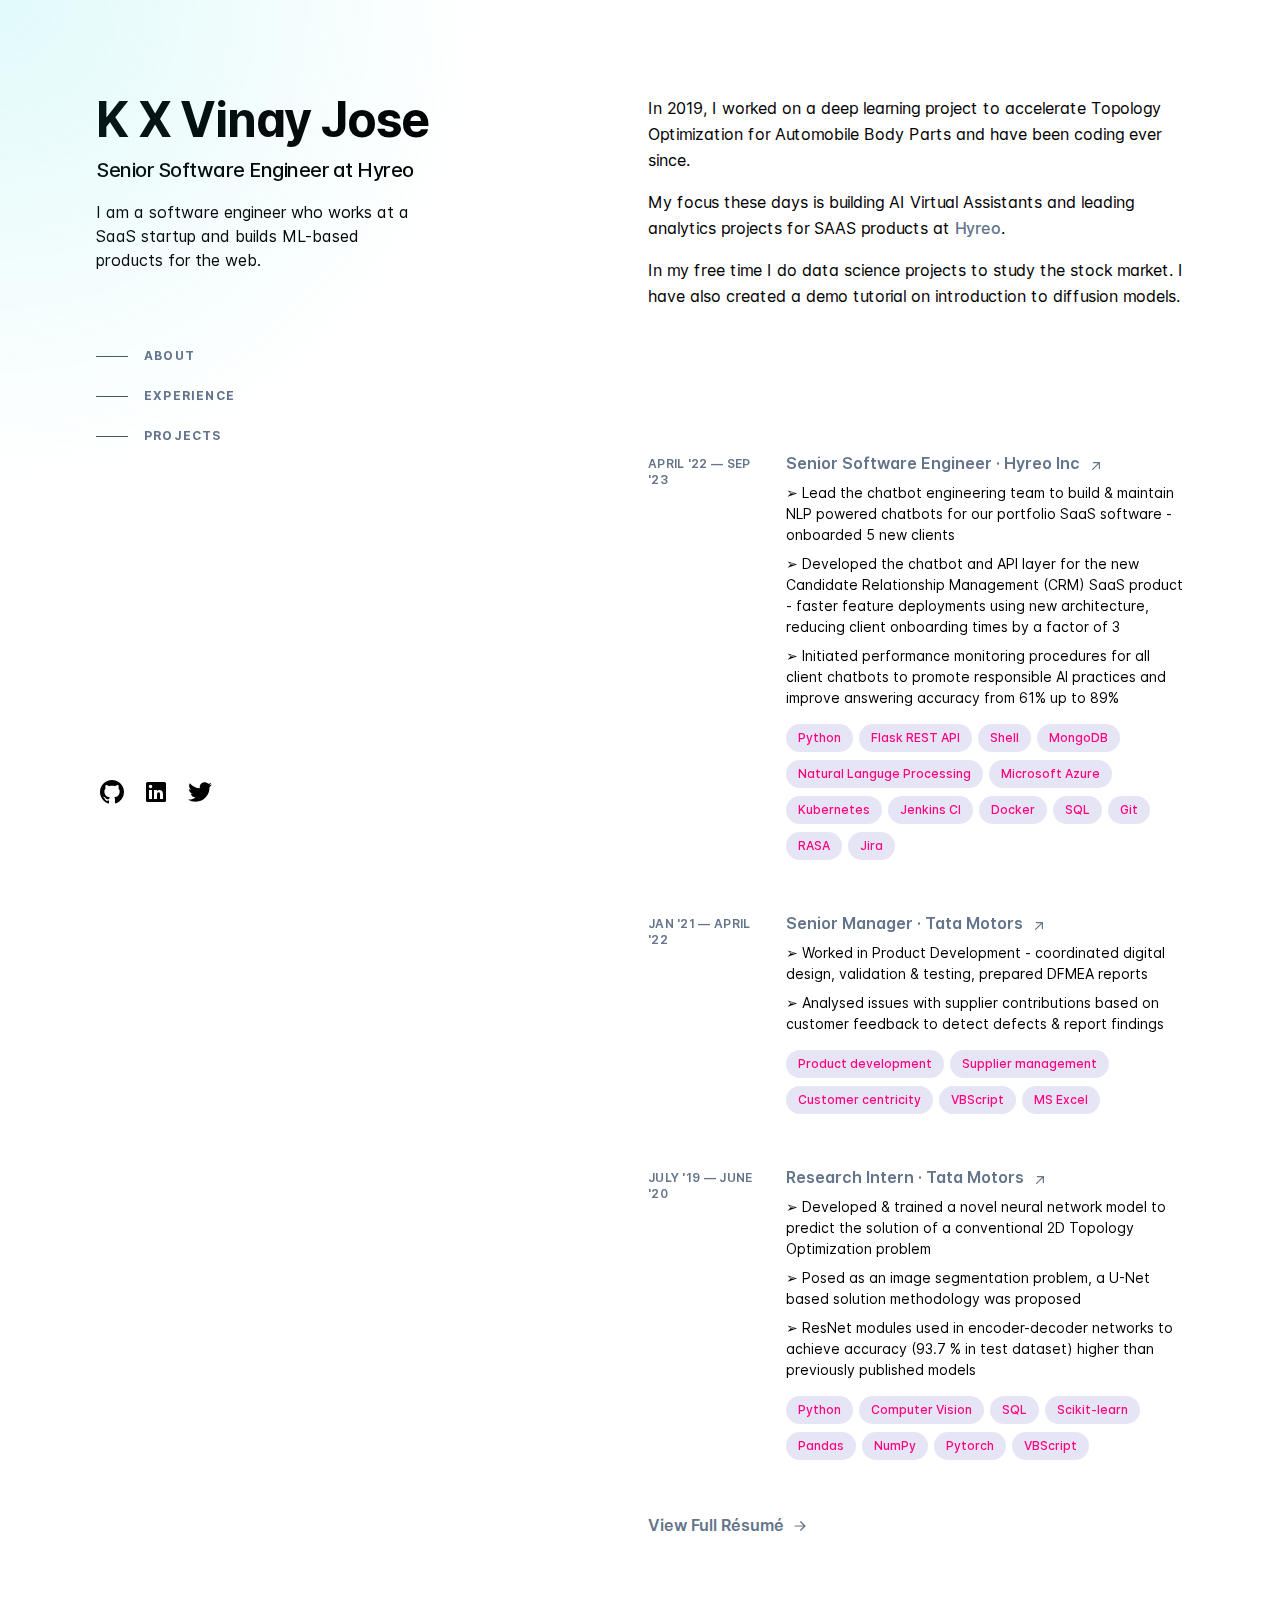
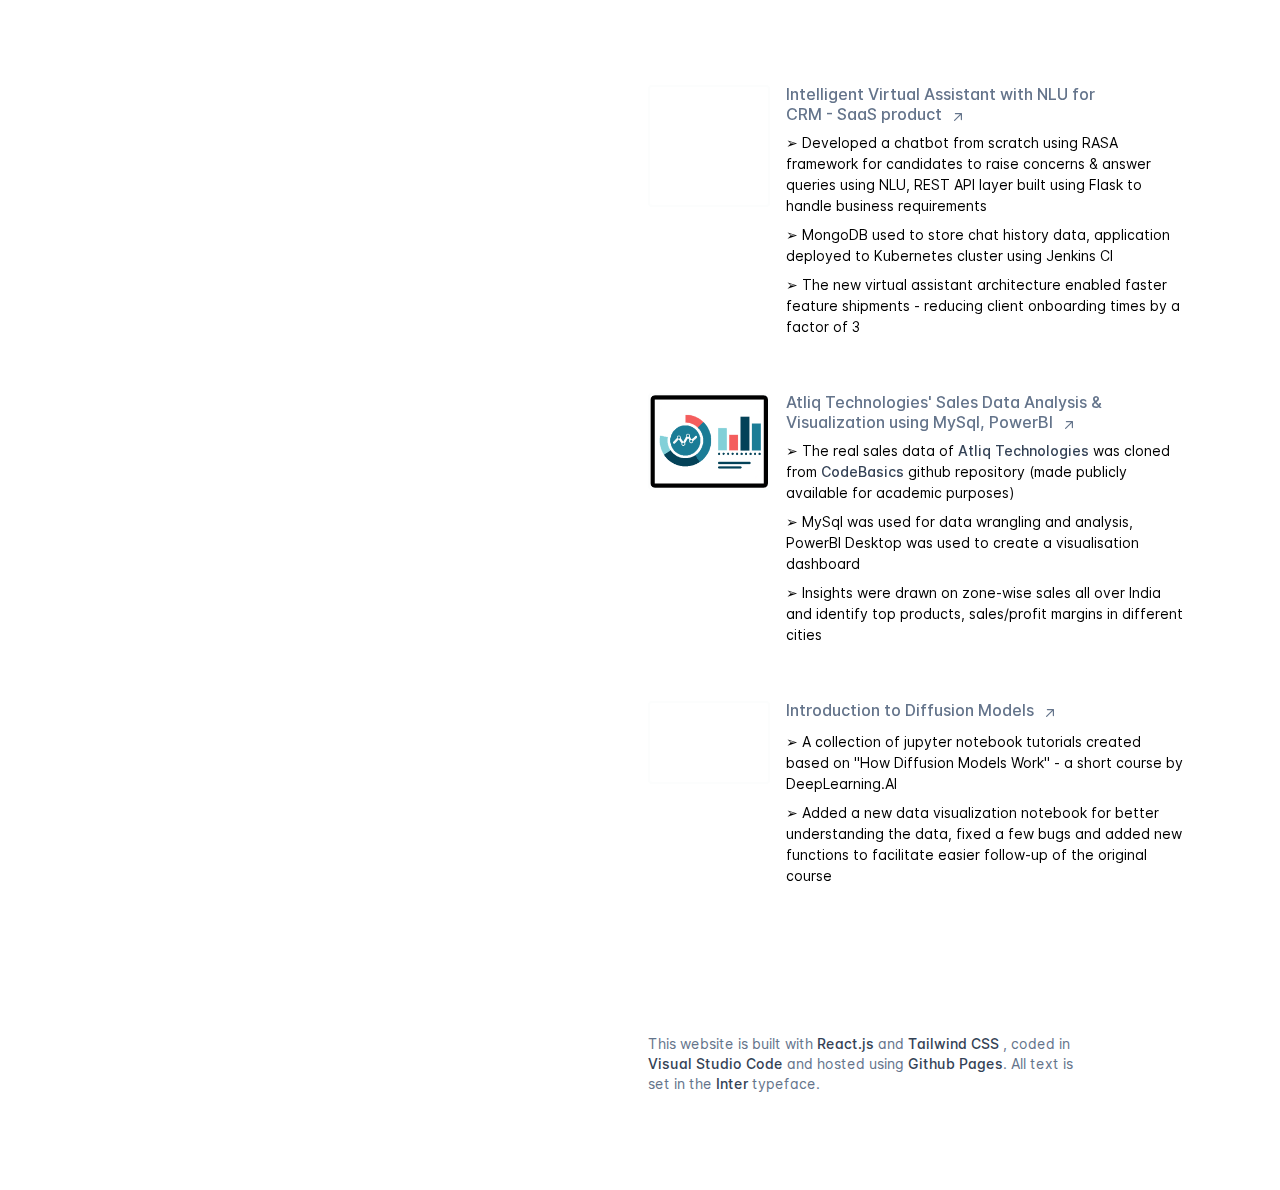
==== commit 9bcbab41: "Changed styling" ====
--- a/index.html
+++ b/index.html
@@ -50,7 +50,7 @@
          <div class="__variable_20b187 group/spotlight relative">
             <div class="pointer-events-none fixed inset-0 z-30 transition duration-300" style="background:radial-gradient(
             600px circle at 0px 0px,
-            rgba(29, 78, 216, 0.15),
+            rgba(57, 221, 223, 0.15),
             transparent 80%
             )">
             </div>
@@ -148,7 +148,7 @@
                                     <div class="z-10 sm:col-span-6">
                                        <h3 class="font-medium leading-snug text-slate-200">
                                           <div>
-                                             <a class="inline-flex items-baseline font-medium leading-tight text-slate-500 hover:text-teal-300 focus-visible:text-teal-300  group/link text-base" href="https://hyreo.com/" target="_blank" rel="noreferrer" aria-label="Senior Software Engineer at Hyreo Inc.">
+                                             <a class="inline-flex items-baseline font-semibold leading-tight text-slate-500 hover:text-teal-300 focus-visible:text-teal-300  group/link text-base" href="https://hyreo.com/" target="_blank" rel="noreferrer" aria-label="Senior Software Engineer at Hyreo Inc.">
                                                 <span class="absolute -inset-x-4 -inset-y-2.5 hidden rounded md:-inset-x-6 md:-inset-y-4 lg:block"></span>
                                                 <span>
                                                    Senior Software Engineer ·<!-- --> 
@@ -218,7 +218,7 @@
                                     <div class="z-10 sm:col-span-6">
                                        <h3 class="font-medium leading-snug text-slate-200">
                                           <div>
-                                             <a class="inline-flex items-baseline font-medium leading-tight text-slate-500 hover:text-teal-300 focus-visible:text-teal-300  group/link text-base" href="https://cars.tatamotors.com/" target="_blank" rel="noreferrer" aria-label="Senior Manager at Tata Motors">
+                                             <a class="inline-flex items-baseline font-semibold leading-tight text-slate-500 hover:text-teal-300 focus-visible:text-teal-300  group/link text-base" href="https://cars.tatamotors.com/" target="_blank" rel="noreferrer" aria-label="Senior Manager at Tata Motors">
                                                 <span class="absolute -inset-x-4 -inset-y-2.5 hidden rounded md:-inset-x-6 md:-inset-y-4 lg:block"></span>
                                                 <span>
                                                    Senior Manager ·<!-- --> 
@@ -272,7 +272,7 @@
                                     <div class="z-10 sm:col-span-6">
                                        <h3 class="font-medium leading-snug text-slate-200">
                                           <div>
-                                             <a class="inline-flex items-baseline font-medium leading-tight text-slate-500 hover:text-teal-300 focus-visible:text-teal-300  group/link text-base" href="https://cars.tatamotors.com/" target="_blank" rel="noreferrer" aria-label="Developer at Scout Studio">
+                                             <a class="inline-flex items-baseline font-semibold leading-tight text-slate-500 hover:text-teal-300 focus-visible:text-teal-300  group/link text-base" href="https://cars.tatamotors.com/" target="_blank" rel="noreferrer" aria-label="Developer at Scout Studio">
                                                 <span class="absolute -inset-x-4 -inset-y-2.5 hidden rounded md:-inset-x-6 md:-inset-y-4 lg:block"></span>
                                                 <span>
                                                    Research Intern · <!-- --> 
@@ -446,7 +446,7 @@
                      </section>                     
                      <footer class="max-w-md pb-16 text-sm text-slate-500 sm:pb-0">
                         <p>                            
-                            This website was built with<!-- --> <a href="https://react.dev/" class="font-medium text-slate-700 hover:text-teal-300 focus-visible:text-teal-300" target="_blank" rel="noreferrer">React.js</a> 
+                            This website is built with<!-- --> <a href="https://react.dev/" class="font-medium text-slate-700 hover:text-teal-300 focus-visible:text-teal-300" target="_blank" rel="noreferrer">React.js</a> 
                             <!-- -->and<!-- --> 
                             <a href="https://tailwindcss.com/" class="font-medium text-slate-700 hover:text-teal-300 focus-visible:text-teal-300" target="_blank" rel="noreferrer">Tailwind CSS</a>
                             , coded in<!-- --> 
--- a/static/css/f2449264126c18aa.css
+++ b/static/css/f2449264126c18aa.css
@@ -887,7 +887,7 @@
 }
 
 .border-teal-400\/0 {
-    border-color: rgba(45, 212, 191, 0)
+    border-color: rgba(9, 1, 158, 0)
 }
 
 .border-transparent {
@@ -917,7 +917,7 @@
 }
 
 .bg-teal-400\/10 {
-    background-color: rgba(45, 212, 191, .1)
+    background-color: rgba(9, 1, 158, .1)
 }
 
 .bg-zinc-900\/30 {
@@ -929,8 +929,8 @@
 }
 
 .from-teal-400 {
-    --tw-gradient-from: #2dd4bf var(--tw-gradient-from-position);
-    --tw-gradient-to: rgba(45, 212, 191, 0) var(--tw-gradient-to-position);
+    --tw-gradient-from: #0900b9 var(--tw-gradient-from-position);
+    --tw-gradient-to: rgba(9, 1, 158, 0) var(--tw-gradient-to-position);
     --tw-gradient-stops: var(--tw-gradient-from), var(--tw-gradient-to)
 }
 
@@ -1183,7 +1183,7 @@
 
 .text-teal-300 {
     --tw-text-opacity: 1;
-    color: rgb(94 234 212/var(--tw-text-opacity))
+    color: rgb(255 0 127/var(--tw-text-opacity))
 }
 
 .text-white {
@@ -1514,7 +1514,7 @@
 
 .hover\:text-teal-300:hover {
     --tw-text-opacity: 1;
-    color: rgb(94 234 212/var(--tw-text-opacity))
+    color: rgb(94 142 256/var(--tw-text-opacity))
 }
 
 .focus-visible\:translate-x-0:focus-visible {
@@ -1940,7 +1940,7 @@
     }
 
     .group:hover .lg\:group-hover\:bg-slate-800\/50 {
-        background-color: rgba(30, 41, 59, .5)
+        background-color: rgba(103, 116, 134, 0.114)
     }
 
     .group\/list:hover .lg\:group-hover\/list\:opacity-50 {
--- a/static/css/f2449264126c18aa.css
+++ b/static/css/f2449264126c18aa.css
@@ -887,7 +887,7 @@
 }
 
 .border-teal-400\/0 {
-    border-color: rgba(45, 212, 191, 0)
+    border-color: rgba(9, 1, 158, 0)
 }
 
 .border-transparent {
@@ -917,7 +917,7 @@
 }
 
 .bg-teal-400\/10 {
-    background-color: rgba(45, 212, 191, .1)
+    background-color: rgba(9, 1, 158, .1)
 }
 
 .bg-zinc-900\/30 {
@@ -929,8 +929,8 @@
 }
 
 .from-teal-400 {
-    --tw-gradient-from: #2dd4bf var(--tw-gradient-from-position);
-    --tw-gradient-to: rgba(45, 212, 191, 0) var(--tw-gradient-to-position);
+    --tw-gradient-from: #0900b9 var(--tw-gradient-from-position);
+    --tw-gradient-to: rgba(9, 1, 158, 0) var(--tw-gradient-to-position);
     --tw-gradient-stops: var(--tw-gradient-from), var(--tw-gradient-to)
 }
 
@@ -1183,7 +1183,7 @@
 
 .text-teal-300 {
     --tw-text-opacity: 1;
-    color: rgb(94 234 212/var(--tw-text-opacity))
+    color: rgb(255 0 127/var(--tw-text-opacity))
 }
 
 .text-white {
@@ -1514,7 +1514,7 @@
 
 .hover\:text-teal-300:hover {
     --tw-text-opacity: 1;
-    color: rgb(94 234 212/var(--tw-text-opacity))
+    color: rgb(94 142 256/var(--tw-text-opacity))
 }
 
 .focus-visible\:translate-x-0:focus-visible {
@@ -1940,7 +1940,7 @@
     }
 
     .group:hover .lg\:group-hover\:bg-slate-800\/50 {
-        background-color: rgba(30, 41, 59, .5)
+        background-color: rgba(103, 116, 134, 0.114)
     }
 
     .group\/list:hover .lg\:group-hover\/list\:opacity-50 {
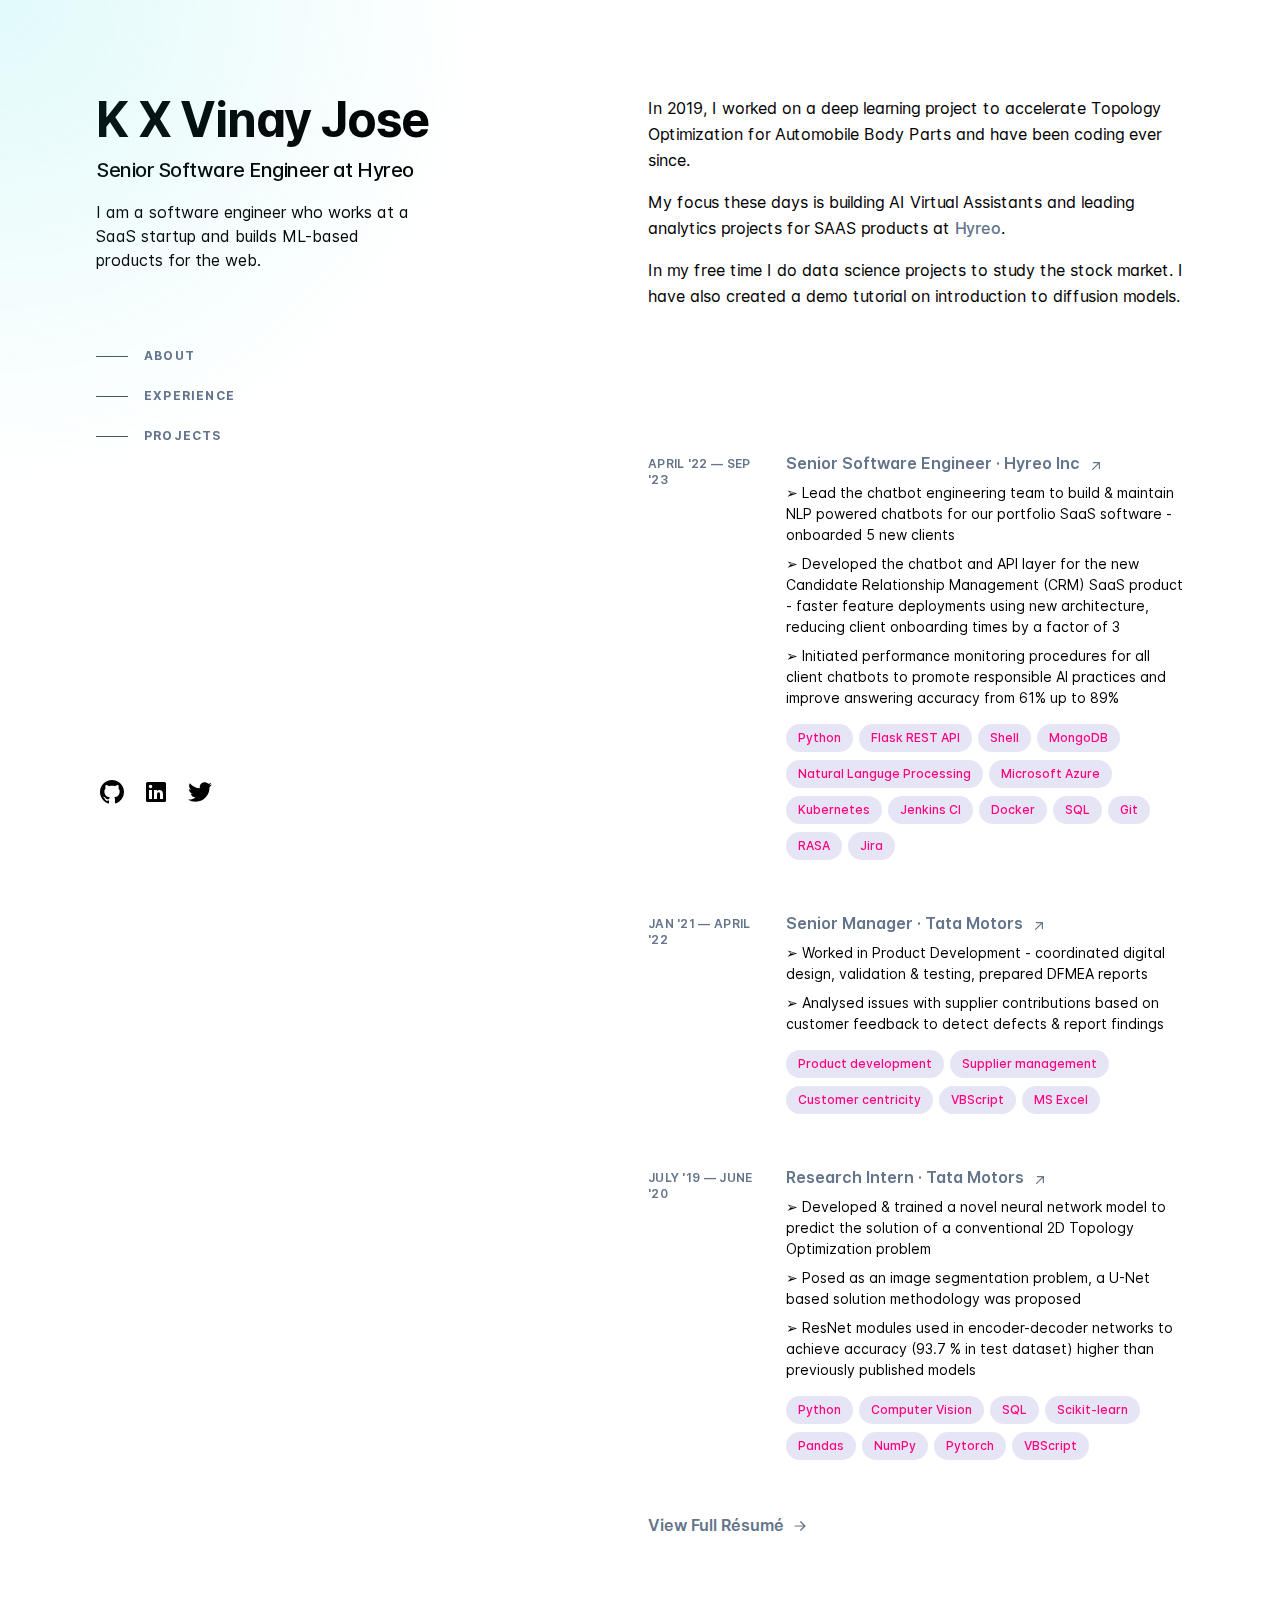
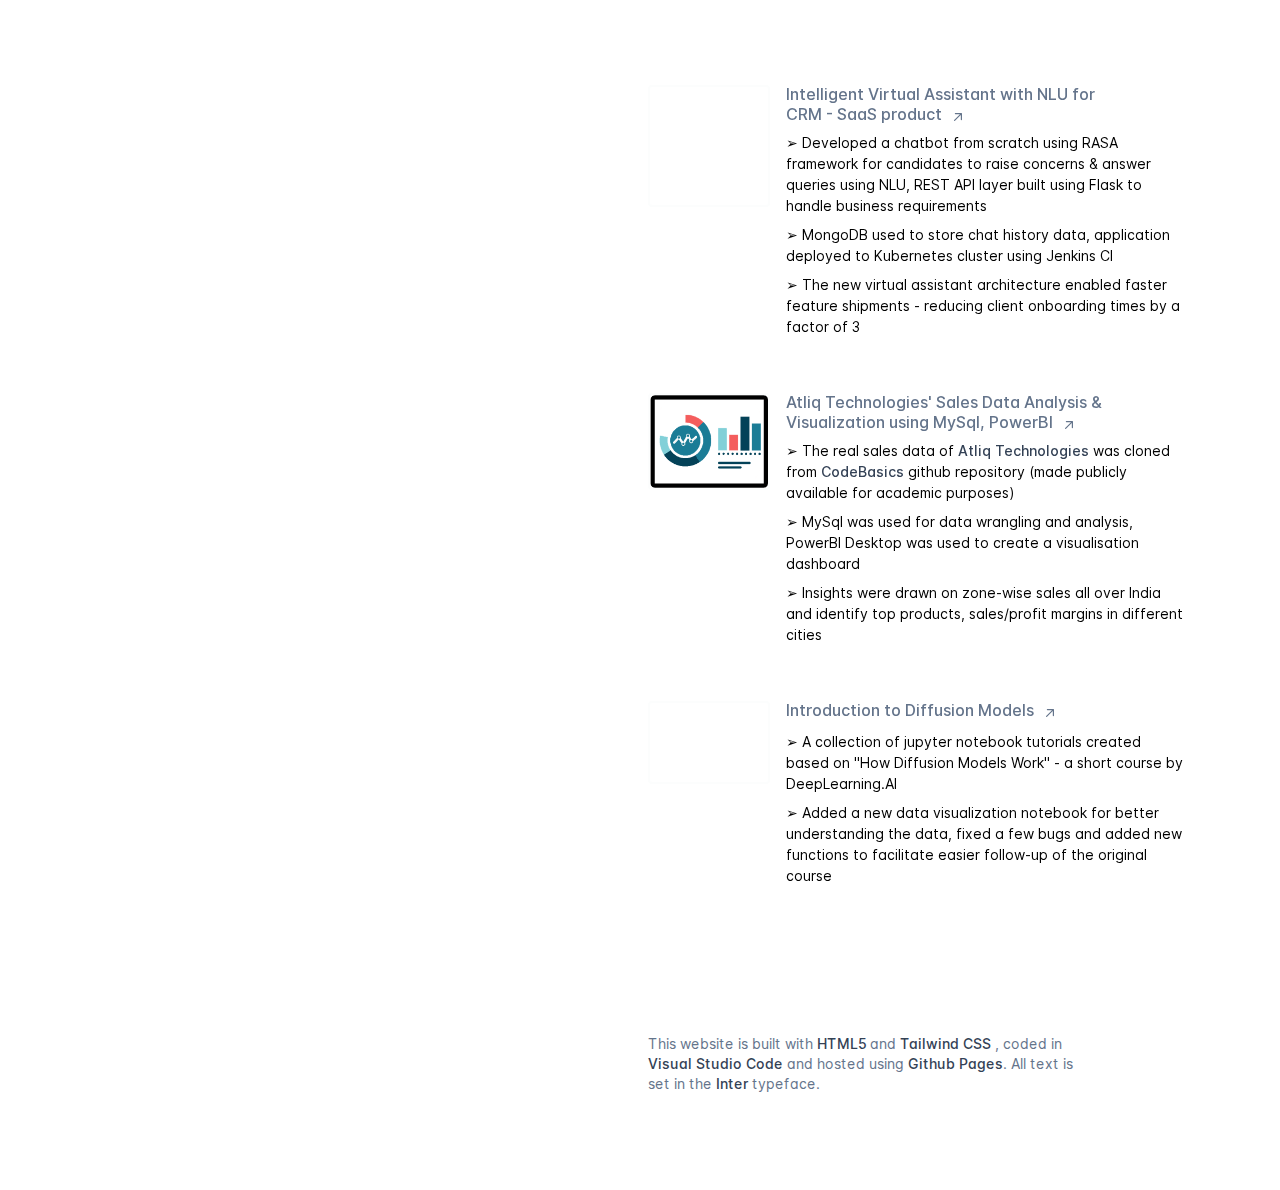
==== commit c4c8acf6: "Update index.html" ====
--- a/index.html
+++ b/index.html
@@ -43,7 +43,10 @@
       <link rel="preload" href="static/media/828a494e04a45cbd-s.p.woff2" as="font" type="font/woff2" crossorigin="anonymous" data-next-font="size-adjust"/>
       <link rel="preload" href="static/css/f2449264126c18aa.css" as="style"/>
       <link rel="stylesheet" href="static/css/f2449264126c18aa.css" data-n-g=""/>
-      <!-- <link href="https://cdnjs.cloudflare.com/ajax/libs/tailwindcss/2.2.19/tailwind.min.css" rel="stylesheet"> -->
+      <!-- Include Font Awesome CDN -->
+      <!-- <link rel="stylesheet" href="https://cdnjs.cloudflare.com/ajax/libs/font-awesome/5.15.4/css/all.min.css"> -->
+      <!-- Include Tailwind CSS CDN -->
+      <!-- <link rel="stylesheet" href="https://cdnjs.cloudflare.com/ajax/libs/tailwindcss/2.2.19/tailwind.min.css"> -->
       <noscript data-n-css=""></noscript>
    </head>
    <body class="bg-slate-100 leading-relaxed text-slate-800 antialiased selection:bg-teal-800 selection:text-teal-900">
@@ -90,6 +93,7 @@
                               <svg xmlns="http://www.w3.org/2000/svg" viewBox="0 0 16 16" fill="currentColor" class="h-6 w-6" aria-hidden="true">
                                  <path d="M8 0C3.58 0 0 3.58 0 8c0 3.54 2.29 6.53 5.47 7.59.4.07.55-.17.55-.38 0-.19-.01-.82-.01-1.49-2.01.37-2.53-.49-2.69-.94-.09-.23-.48-.94-.82-1.13-.28-.15-.68-.52-.01-.53.63-.01 1.08.58 1.23.82.72 1.21 1.87.87 2.33.66.07-.52.28-.87.51-1.07-1.78-.2-3.64-.89-3.64-3.95 0-.87.31-1.59.82-2.15-.08-.2-.36-1.02.08-2.12 0 0 .67-.21 2.2.82.64-.18 1.32-.27 2-.27.68 0 1.36.09 2 .27 1.53-1.04 2.2-.82 2.2-.82.44 1.1.16 1.92.08 2.12.51.56.82 1.27.82 2.15 0 3.07-1.87 3.75-3.65 3.95.29.25.54.73.54 1.48 0 1.07-.01 1.93-.01 2.2 0 .21.15.46.55.38A8.013 8.013 0 0016 8c0-4.42-3.58-8-8-8z"></path>
                               </svg>
+                              <!-- <img src="images/icons/github.png" alt="GitHub" viewBox="0 0 1000 1000" class="h-8 w-8" aria-hidden="true"> -->
                            </a>
                         </li>
                         <li class="mr-5 text-xs">
@@ -98,14 +102,16 @@
                               <svg xmlns="http://www.w3.org/2000/svg" viewBox="0 0 24 24" fill="currentColor" class="h-6 w-6" aria-hidden="true">
                                  <path d="M20.5 2h-17A1.5 1.5 0 002 3.5v17A1.5 1.5 0 003.5 22h17a1.5 1.5 0 001.5-1.5v-17A1.5 1.5 0 0020.5 2zM8 19H5v-9h3zM6.5 8.25A1.75 1.75 0 118.3 6.5a1.78 1.78 0 01-1.8 1.75zM19 19h-3v-4.74c0-1.42-.6-1.93-1.38-1.93A1.74 1.74 0 0013 14.19a.66.66 0 000 .14V19h-3v-9h2.9v1.3a3.11 3.11 0 012.7-1.4c1.55 0 3.36.86 3.36 3.66z"></path>
                               </svg>
+                              <!-- <img src="images/icons/linkedin.png" alt="LinkedIn" viewBox="0 0 1000 1000" class="h-8 w-8" aria-hidden="true"> -->
                            </a>
                         </li>
                         <!-- <li class="mr-5 text-xs">
-                           <a class="block hover:text-slate-200" href="https://instagram.com/__vinay.jose_" target="_blank" rel="noreferrer">
-                              <span class="sr-only">Instagram</span>
+                           <a class="block hover:text-slate-200" href="https://leetcode.com/vinay-jose" target="_blank" rel="noreferrer">
+                              <span class="sr-only">Leetcode</span>
                               <svg xmlns="http://www.w3.org/2000/svg" viewBox="0 0 1000 1000" fill="currentColor" class="h-6 w-6" aria-hidden="true">
                                  <path d="M295.42,6c-53.2,2.51-89.53,11-121.29,23.48-32.87,12.81-60.73,30-88.45,57.82S40.89,143,28.17,175.92c-12.31,31.83-20.65,68.19-23,121.42S2.3,367.68,2.56,503.46,3.42,656.26,6,709.6c2.54,53.19,11,89.51,23.48,121.28,12.83,32.87,30,60.72,57.83,88.45S143,964.09,176,976.83c31.8,12.29,68.17,20.67,121.39,23s70.35,2.87,206.09,2.61,152.83-.86,206.16-3.39S799.1,988,830.88,975.58c32.87-12.86,60.74-30,88.45-57.84S964.1,862,976.81,829.06c12.32-31.8,20.69-68.17,23-121.35,2.33-53.37,2.88-70.41,2.62-206.17s-.87-152.78-3.4-206.1-11-89.53-23.47-121.32c-12.85-32.87-30-60.7-57.82-88.45S862,40.87,829.07,28.19c-31.82-12.31-68.17-20.7-121.39-23S637.33,2.3,501.54,2.56,348.75,3.4,295.42,6m5.84,903.88c-48.75-2.12-75.22-10.22-92.86-17-23.36-9-40-19.88-57.58-37.29s-28.38-34.11-37.5-57.42c-6.85-17.64-15.1-44.08-17.38-92.83-2.48-52.69-3-68.51-3.29-202s.22-149.29,2.53-202c2.08-48.71,10.23-75.21,17-92.84,9-23.39,19.84-40,37.29-57.57s34.1-28.39,57.43-37.51c17.62-6.88,44.06-15.06,92.79-17.38,52.73-2.5,68.53-3,202-3.29s149.31.21,202.06,2.53c48.71,2.12,75.22,10.19,92.83,17,23.37,9,40,19.81,57.57,37.29s28.4,34.07,37.52,57.45c6.89,17.57,15.07,44,17.37,92.76,2.51,52.73,3.08,68.54,3.32,202s-.23,149.31-2.54,202c-2.13,48.75-10.21,75.23-17,92.89-9,23.35-19.85,40-37.31,57.56s-34.09,28.38-57.43,37.5c-17.6,6.87-44.07,15.07-92.76,17.39-52.73,2.48-68.53,3-202.05,3.29s-149.27-.25-202-2.53m407.6-674.61a60,60,0,1,0,59.88-60.1,60,60,0,0,0-59.88,60.1M245.77,503c.28,141.8,115.44,256.49,257.21,256.22S759.52,643.8,759.25,502,643.79,245.48,502,245.76,245.5,361.22,245.77,503m90.06-.18a166.67,166.67,0,1,1,167,166.34,166.65,166.65,0,0,1-167-166.34"></path>
-                              </svg>
+                              </svg>                  
+                              <img src="images/icons/leetcode1.png" alt="Leetcode" viewBox="0 0 1000 1000" class="h-8 w-8" aria-hidden="true">
                            </a>
                         </li> -->
                         <li class="mr-5 text-xs">
@@ -114,6 +120,7 @@
                               <svg xmlns="http://www.w3.org/2000/svg" viewBox="0 0 248 204" fill="currentColor" class="h-6 w-6" aria-hidden="true">
                                  <path d="M221.95,51.29c0.15,2.17,0.15,4.34,0.15,6.53c0,66.73-50.8,143.69-143.69,143.69v-0.04   C50.97,201.51,24.1,193.65,1,178.83c3.99,0.48,8,0.72,12.02,0.73c22.74,0.02,44.83-7.61,62.72-21.66   c-21.61-0.41-40.56-14.5-47.18-35.07c7.57,1.46,15.37,1.16,22.8-0.87C27.8,117.2,10.85,96.5,10.85,72.46c0-0.22,0-0.43,0-0.64   c7.02,3.91,14.88,6.08,22.92,6.32C11.58,63.31,4.74,33.79,18.14,10.71c25.64,31.55,63.47,50.73,104.08,52.76   c-4.07-17.54,1.49-35.92,14.61-48.25c20.34-19.12,52.33-18.14,71.45,2.19c11.31-2.23,22.15-6.38,32.07-12.26   c-3.77,11.69-11.66,21.62-22.2,27.93c10.01-1.18,19.79-3.86,29-7.95C240.37,35.29,231.83,44.14,221.95,51.29z"></path>
                               </svg>
+                              <!-- <img src="images/icons/twitter.png" alt="Twitter" viewBox="0 0 1000 1000" class="h-8 w-8" aria-hidden="true"> -->
                            </a>
                         </li>                        
                      </ul>
@@ -236,12 +243,12 @@
                                        <ul><p class="mt-2 text-sm leading-normal">➢ Analysed issues with supplier contributions based on customer feedback to detect defects & report findings</p></ul>                              
                                        <!-- <ul class="mt-2 flex flex-wrap" aria-label="Related links">
                                           <li class="mr-4">
-                                             <a class="relative mt-2 inline-flex items-center text-sm font-medium text-slate-300 hover:text-teal-300 focus-visible:text-teal-300" href="https://developer.apple.com/documentation/musickitjs" target="_blank" rel="noreferrer">
+                                             <a class="relative mt-2 inline-flex items-center text-sm font-medium text-slate-300 hover:text-teal-300 focus-visible:text-teal-300" href="https://google.com/" target="_blank" rel="noreferrer">
                                                 <svg xmlns="http://www.w3.org/2000/svg" viewBox="0 0 20 20" fill="currentColor" class="mr-1 h-3 w-3" aria-hidden="true">
                                                    <path d="M12.232 4.232a2.5 2.5 0 013.536 3.536l-1.225 1.224a.75.75 0 001.061 1.06l1.224-1.224a4 4 0 00-5.656-5.656l-3 3a4 4 0 00.225 5.865.75.75 0 00.977-1.138 2.5 2.5 0 01-.142-3.667l3-3z"></path>
                                                    <path d="M11.603 7.963a.75.75 0 00-.977 1.138 2.5 2.5 0 01.142 3.667l-3 3a2.5 2.5 0 01-3.536-3.536l1.225-1.224a.75.75 0 00-1.061-1.06l-1.224 1.224a4 4 0 105.656 5.656l3-3a4 4 0 00-.225-5.865z"></path>
                                                 </svg>
-                                                <span>MusicKit.js</span>
+                                                <span>Google</span>
                                              </a>
                                           </li>                                          
                                        </ul> -->
@@ -446,10 +453,10 @@
                      </section>                     
                      <footer class="max-w-md pb-16 text-sm text-slate-500 sm:pb-0">
                         <p>                            
-                            This website is built with<!-- --> <a href="https://react.dev/" class="font-medium text-slate-700 hover:text-teal-300 focus-visible:text-teal-300" target="_blank" rel="noreferrer">React.js</a> 
+                            This website is built with<!-- --> <a href="https://html.com/html5/" class="font-medium text-slate-700 hover:text-teal-300 focus-visible:text-teal-300" target="_blank" rel="noreferrer">HTML5</a> 
                             <!-- -->and<!-- --> 
                             <a href="https://tailwindcss.com/" class="font-medium text-slate-700 hover:text-teal-300 focus-visible:text-teal-300" target="_blank" rel="noreferrer">Tailwind CSS</a>
-                            , coded in<!-- --> 
+                           , coded in<!-- --> 
                             <a href="https://code.visualstudio.com/" class="font-medium text-slate-700 hover:text-teal-300 focus-visible:text-teal-300" target="_blank" rel="noreferrer">Visual Studio Code</a>                             
                              and hosted using<!-- --> 
                             <a href="https://pages.github.com/" class="font-medium text-slate-700 hover:text-teal-300 focus-visible:text-teal-300" target="_blank" rel="noreferrer">Github Pages</a>. 
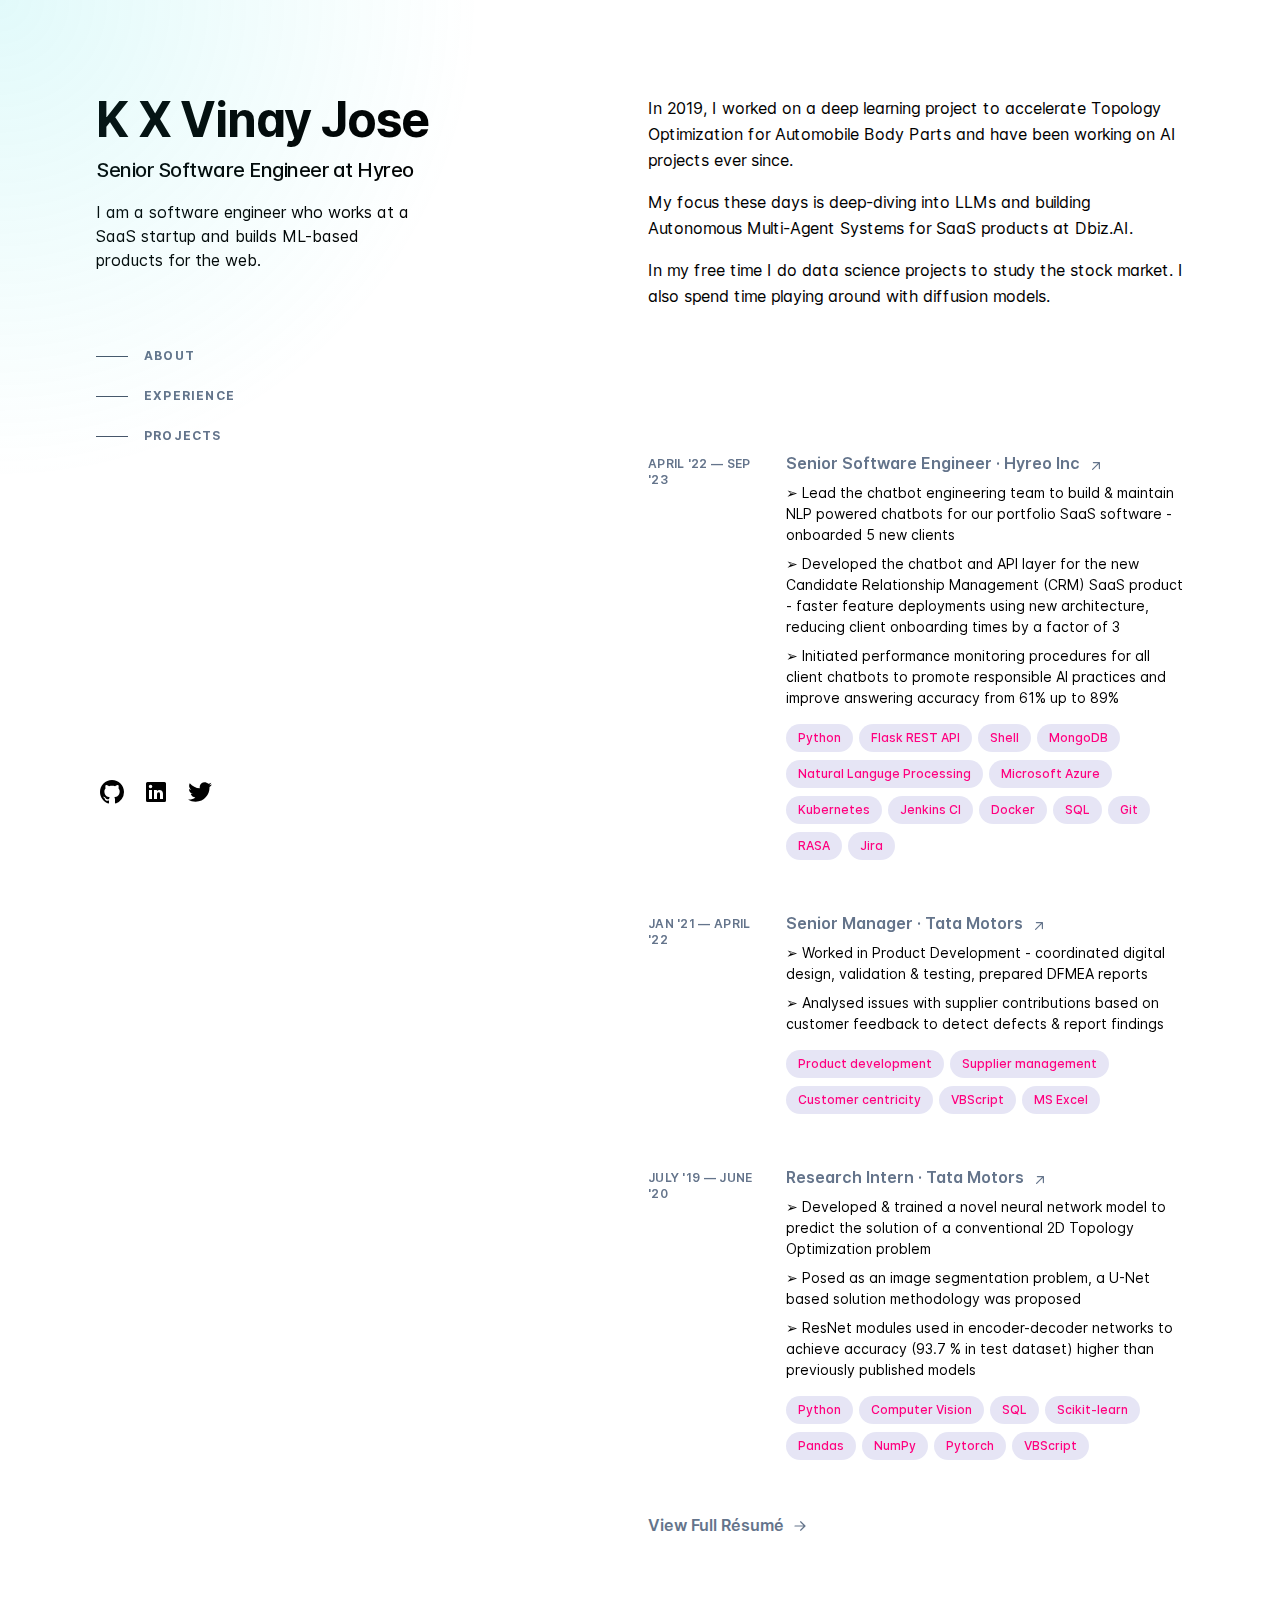
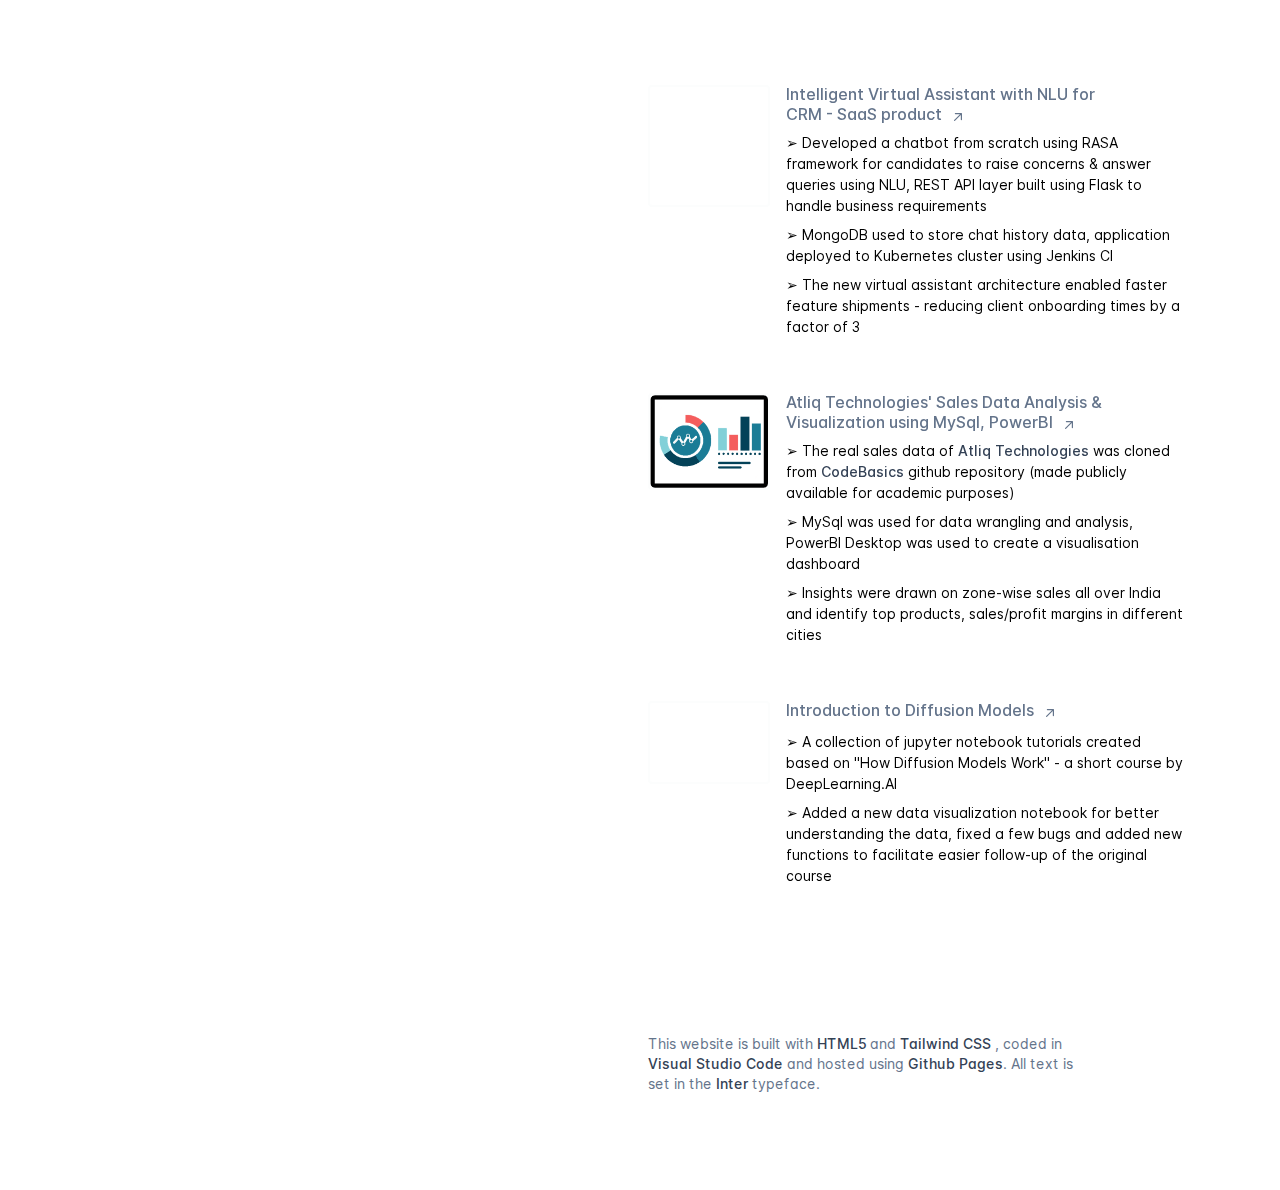
==== commit f2f20da8: "Update index.html" ====
--- a/index.html
+++ b/index.html
@@ -132,13 +132,13 @@
                         </div>
                         <div>
                            <p class="mb-4">
-                              In 2019, I worked on a deep learning project to accelerate Topology Optimization for Automobile Body Parts and have been coding ever since. 
+                              In 2019, I worked on a deep learning project to accelerate Topology Optimization for Automobile Body Parts and have been working on AI projects ever since. 
                            </p>
                            <p class="mb-4">
-                              My focus these days is building AI Virtual Assistants and leading analytics projects for SAAS products at<!-- --> <a class="font-medium text-slate-500 hover:text-teal-300 focus-visible:text-teal-300" href="https://hyreo.com/" target="_blank" rel="noreferrer">Hyreo</a>. 
+                              My focus these days is deep-diving into LLMs and building Autonomous Multi-Agent Systems for SaaS products at Dbiz.AI. 
                            </p>
                            <p class="mb-4">   
-                              In my free time I do data science projects to study the stock market. I have also created a demo tutorial on introduction to diffusion models.
+                              In my free time I do data science projects to study the stock market. I also spend time playing around with diffusion models.
                            </p>
                         </div>
                      </section>
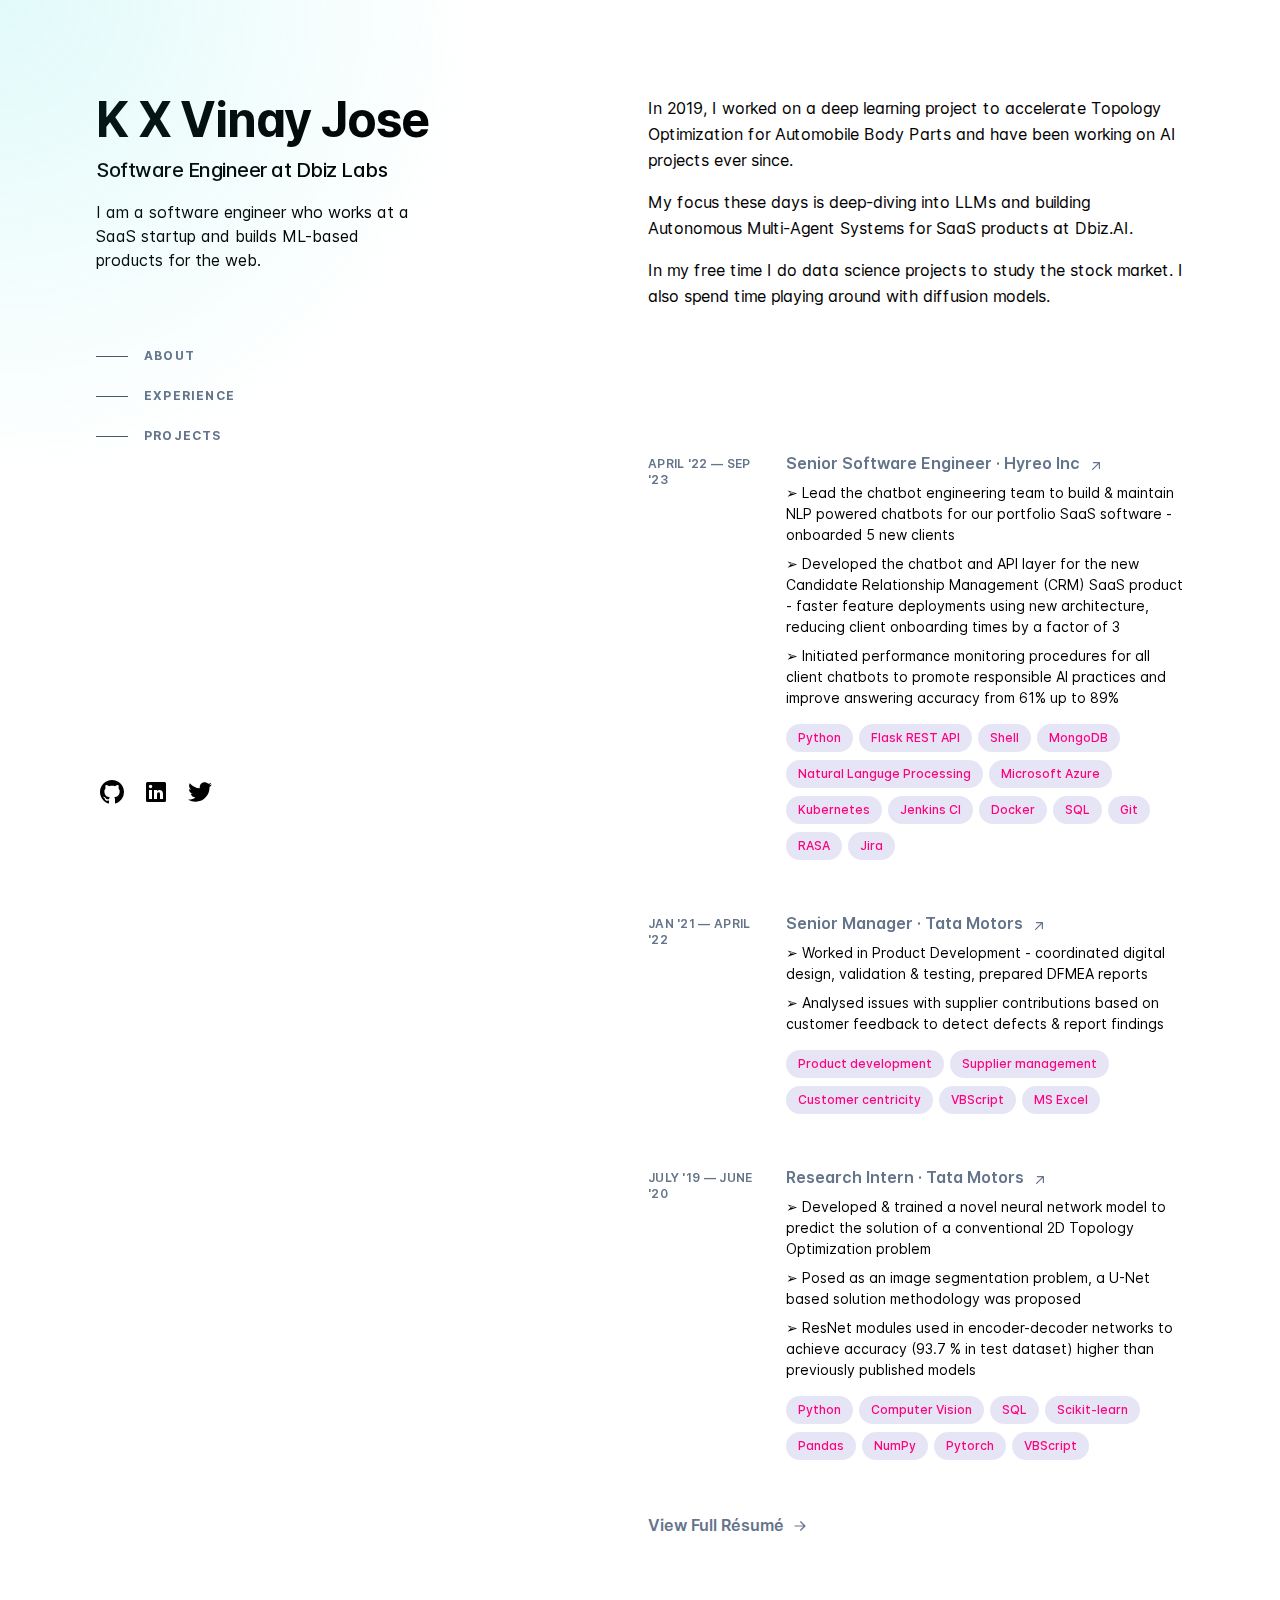
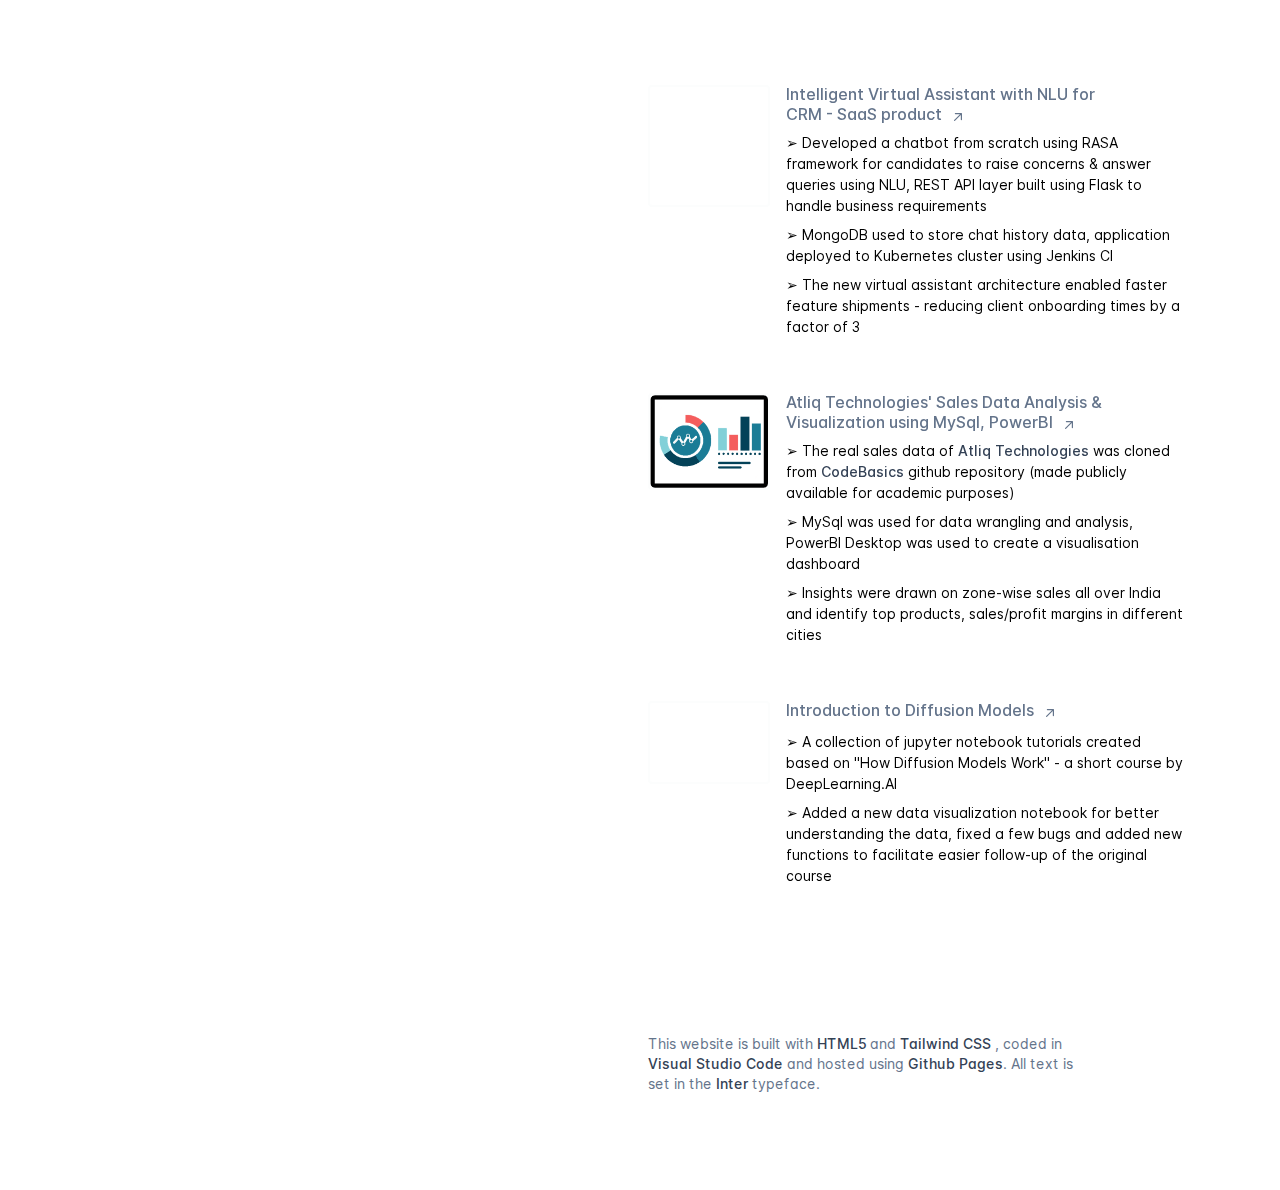
==== commit 411220dd: "Update index.html" ====
--- a/index.html
+++ b/index.html
@@ -76,7 +76,7 @@
                   <header class="lg:sticky lg:top-0 lg:flex lg:max-h-screen lg:w-1/2 lg:flex-col lg:justify-between lg:py-24">
                      <div>
                         <h1 class="text-4xl font-bold tracking-tight text-slate-900 sm:text-5xl"><a href="index.html">K X Vinay Jose</a></h1>
-                        <h2 class="mt-3 text-lg font-medium tracking-tight text-slate-900 sm:text-xl">Senior Software Engineer at Hyreo</h2>
+                        <h2 class="mt-3 text-lg font-medium tracking-tight text-slate-900 sm:text-xl">Software Engineer at Dbiz Labs</h2>
                         <p class="mt-4 max-w-xs leading-normal">I am a software engineer who works at a SaaS startup and builds ML-based products for the web.</p>
                         <nav class="nav hidden lg:block" aria-label="In-page jump links">
                            <ul class="mt-16 w-max">
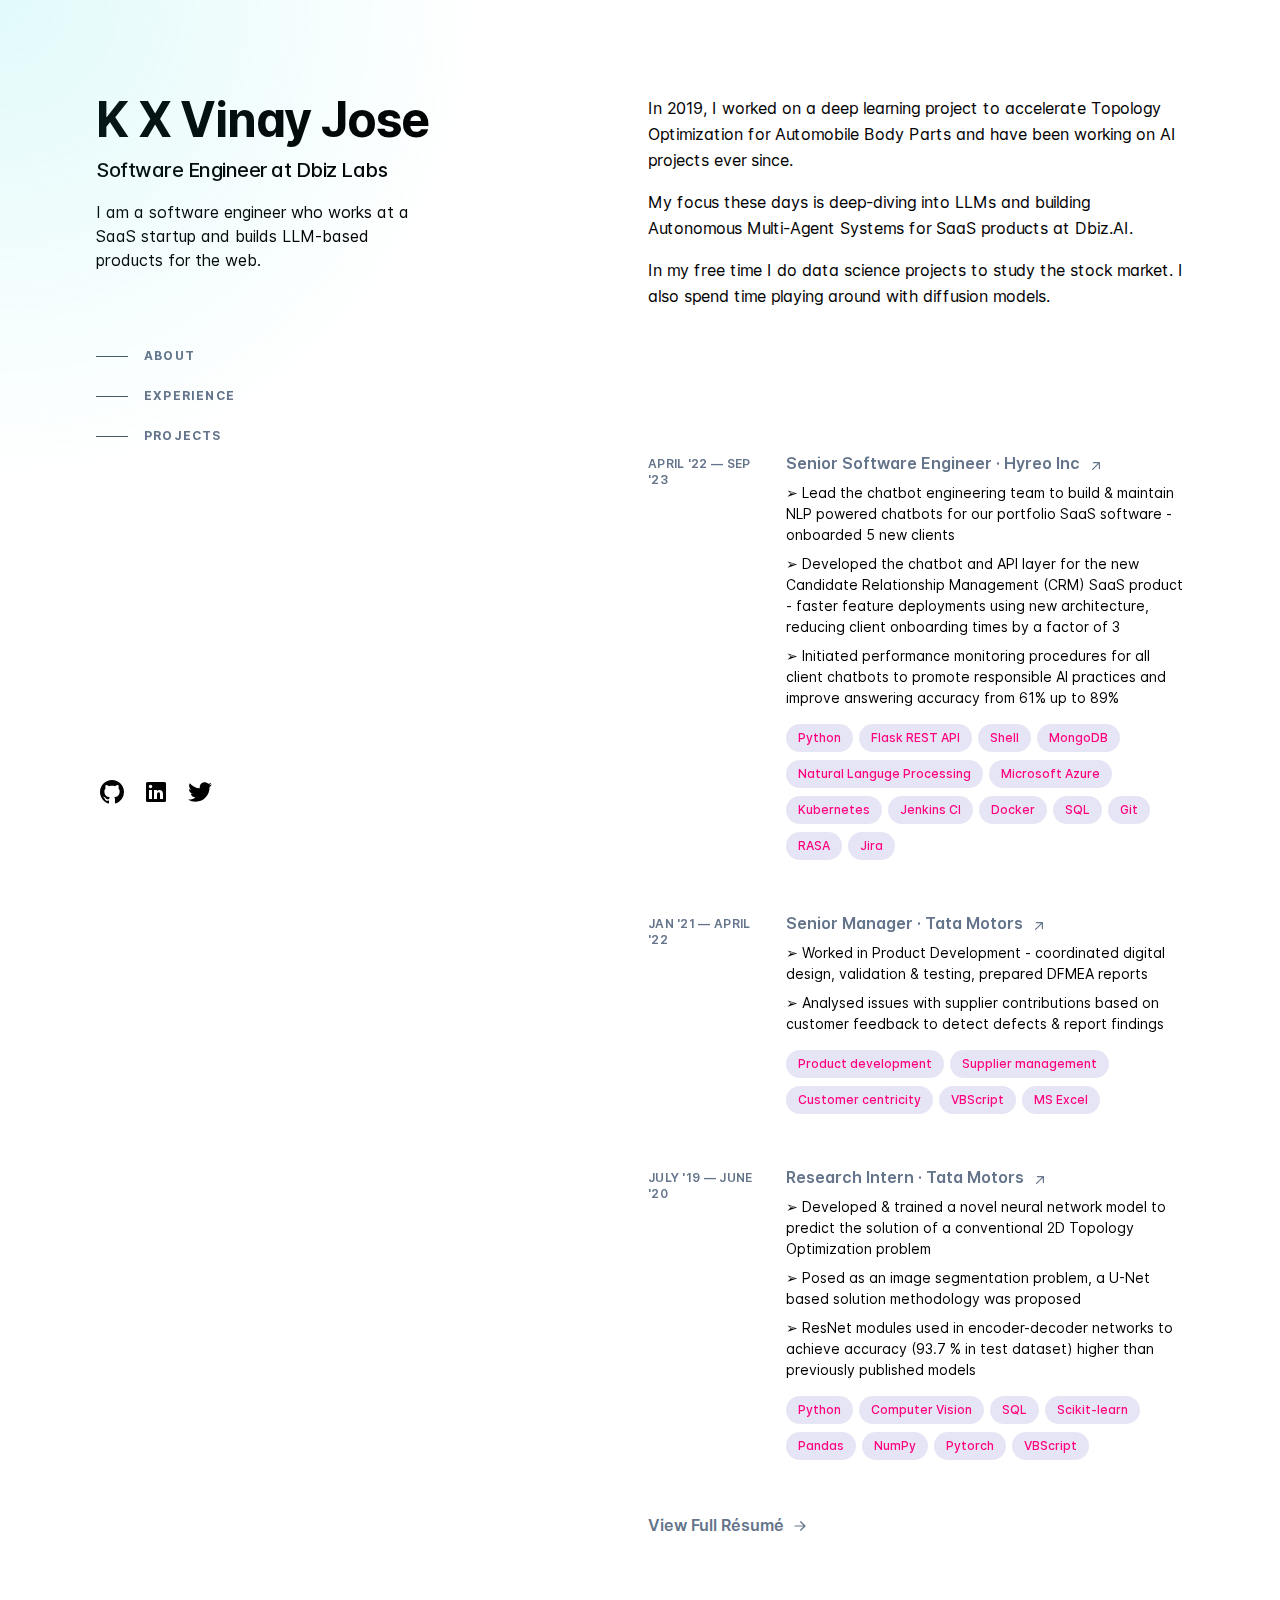
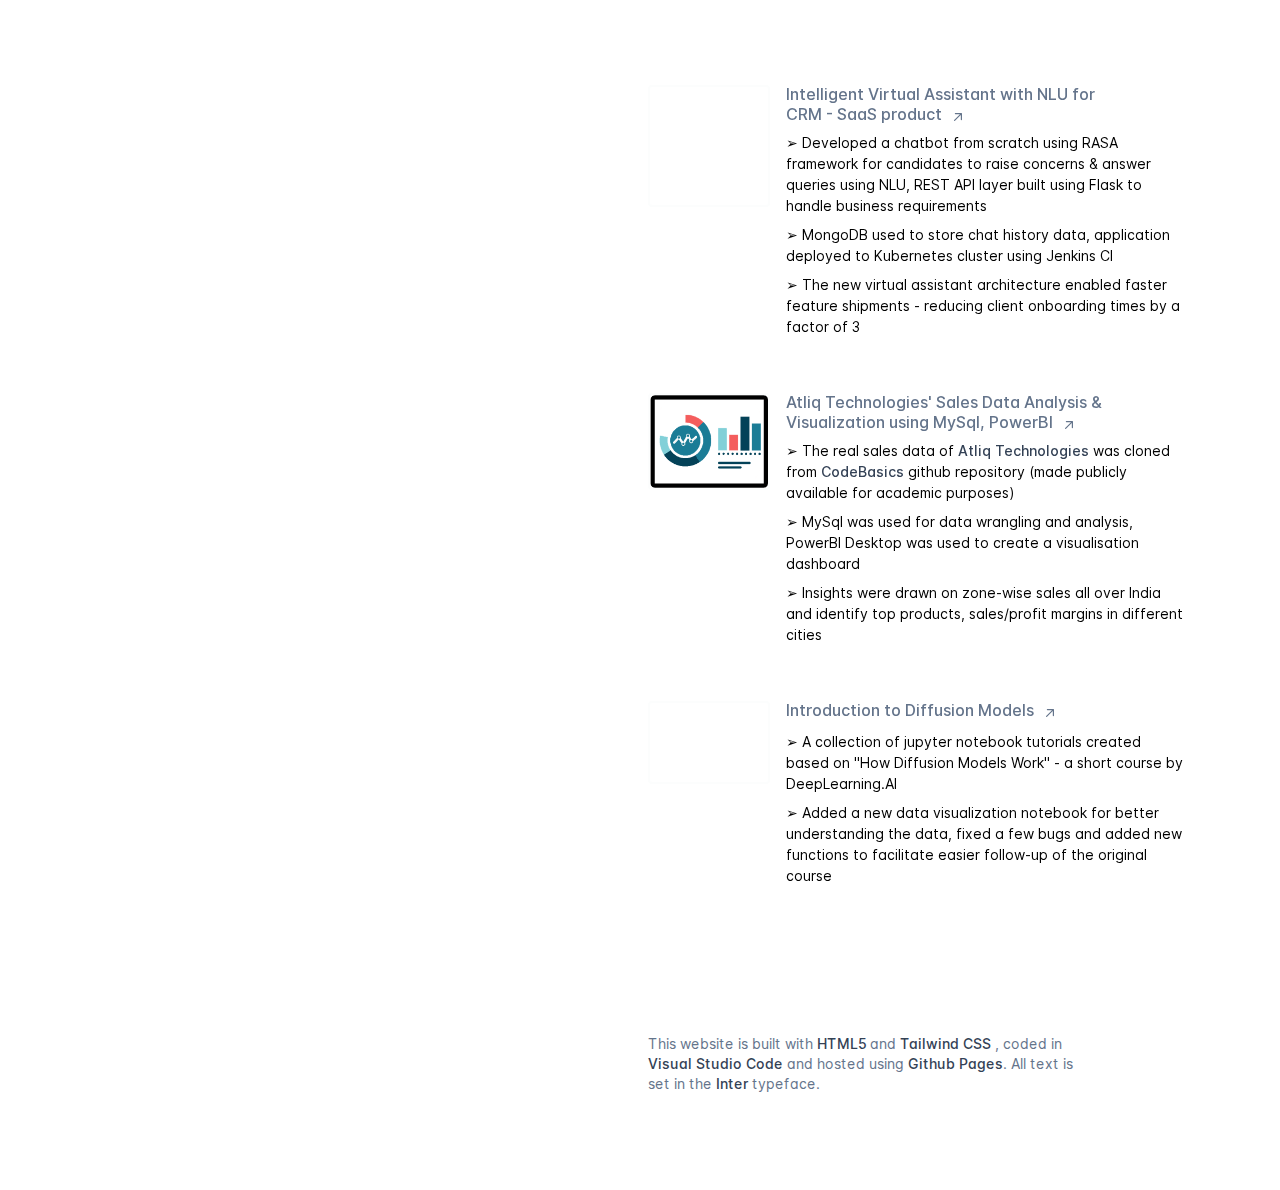
==== commit ab4e8ae2: "new resume" ====
--- a/index.html
+++ b/index.html
@@ -6,7 +6,7 @@
       <meta name="viewport" content="width=device-width"/>
       
       <title>Vinay Jose</title>
-      <meta name="description" content="Vinay Jose is a software engineer who works at a SaaS startup and builds ML-based products for the web."/>
+      <meta name="description" content="Vinay Jose is a software engineer who works at a SaaS startup and builds LLM-based products for the web."/>
       <!-- <meta name="image" content="https://vinay-jose.github.io/og.png"/> -->
       <meta property="og:locale" content="en_US"/>
       <meta property="og:site_name" content="Vinay Jose"/>
@@ -15,11 +15,11 @@
       <meta property="twitter:creator" content="@_vinayjose_"/>
       <meta property="twitter:site" content="@_vinayjose_"/>
       <meta property="og:title" content="Vinay Jose"/>
-      <meta property="og:description" content="Vinay Jose is a software engineer who works at a SaaS startup and builds ML-based products for the web."/>
+      <meta property="og:description" content="Vinay Jose is a software engineer who works at a SaaS startup and builds LLM-based products for the web."/>
       <meta property="og:url" content="https://vinay-jose.github.io/"/>
       <!-- <meta property="og:image" content="https://vinay-jose.github.io/og.png"/> -->
       <meta property="twitter:title" content="Vinay Jose"/>
-      <meta property="twitter:description" content="Vinay Jose is a software engineer who works at a SaaS startup and builds ML-based products for the web."/>
+      <meta property="twitter:description" content="Vinay Jose is a software engineer who works at a SaaS startup and builds LLM-based products for the web."/>
       <meta property="twitter:url" content="https://vinay-jose.github.io/"/>
       <!-- <meta property="twitter:image" content="https://vinay-jose.github.io/og.png"/> -->
       <link rel="icon" type="image/png" sizes="512x192" href="favicon/android-chrome-512x512.png"/>
@@ -77,7 +77,7 @@
                      <div>
                         <h1 class="text-4xl font-bold tracking-tight text-slate-900 sm:text-5xl"><a href="index.html">K X Vinay Jose</a></h1>
                         <h2 class="mt-3 text-lg font-medium tracking-tight text-slate-900 sm:text-xl">Software Engineer at Dbiz Labs</h2>
-                        <p class="mt-4 max-w-xs leading-normal">I am a software engineer who works at a SaaS startup and builds ML-based products for the web.</p>
+                        <p class="mt-4 max-w-xs leading-normal">I am a software engineer who works at a SaaS startup and builds LLM-based products for the web.</p>
                         <nav class="nav hidden lg:block" aria-label="In-page jump links">
                            <ul class="mt-16 w-max">
                               <li><a class="group flex items-center py-3" href="#about"><span class="nav-indicator mr-4 h-px w-8 bg-slate-600 transition-all group-hover:w-16 group-hover:bg-slate-200 group-focus-visible:w-16 group-focus-visible:bg-slate-200 motion-reduce:transition-none"></span><span class="nav-text text-xs font-bold uppercase tracking-widest text-slate-500 group-hover:text-slate-200 group-focus-visible:text-slate-200">About</span></a></li>
